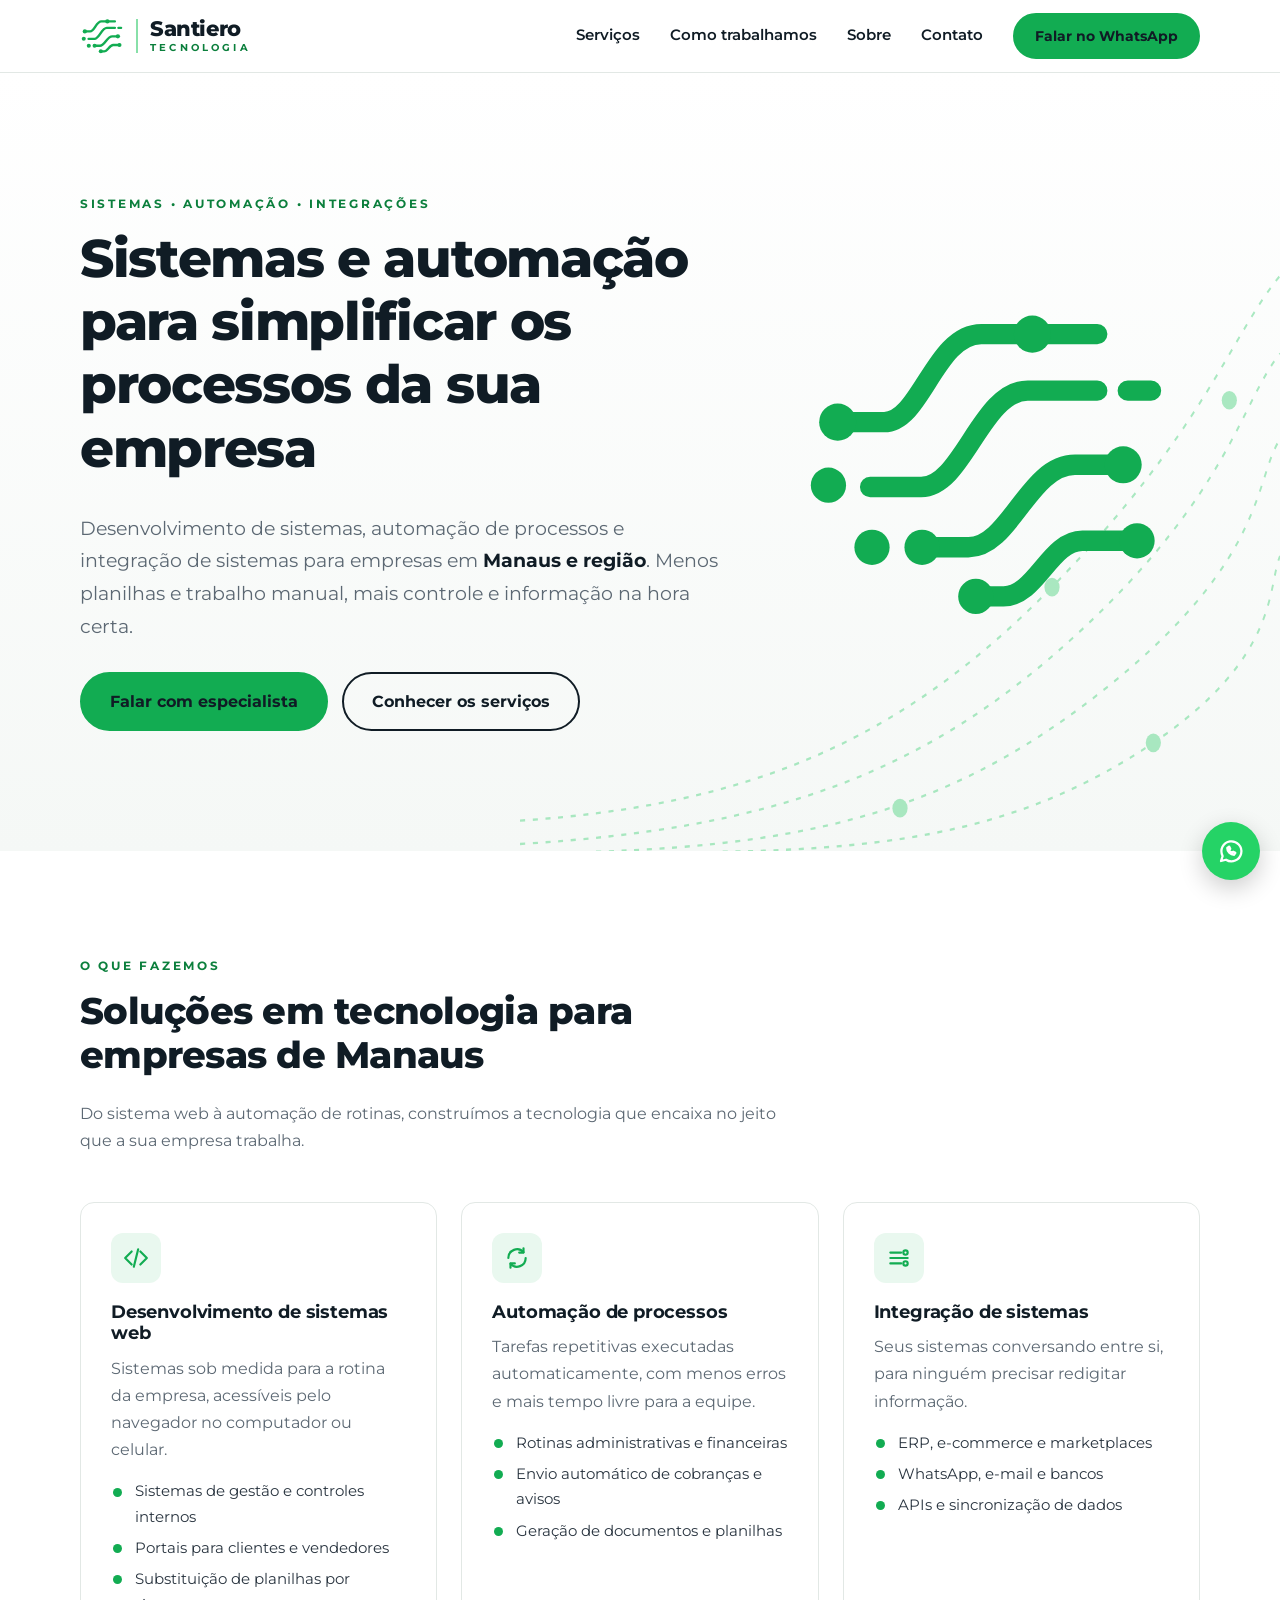
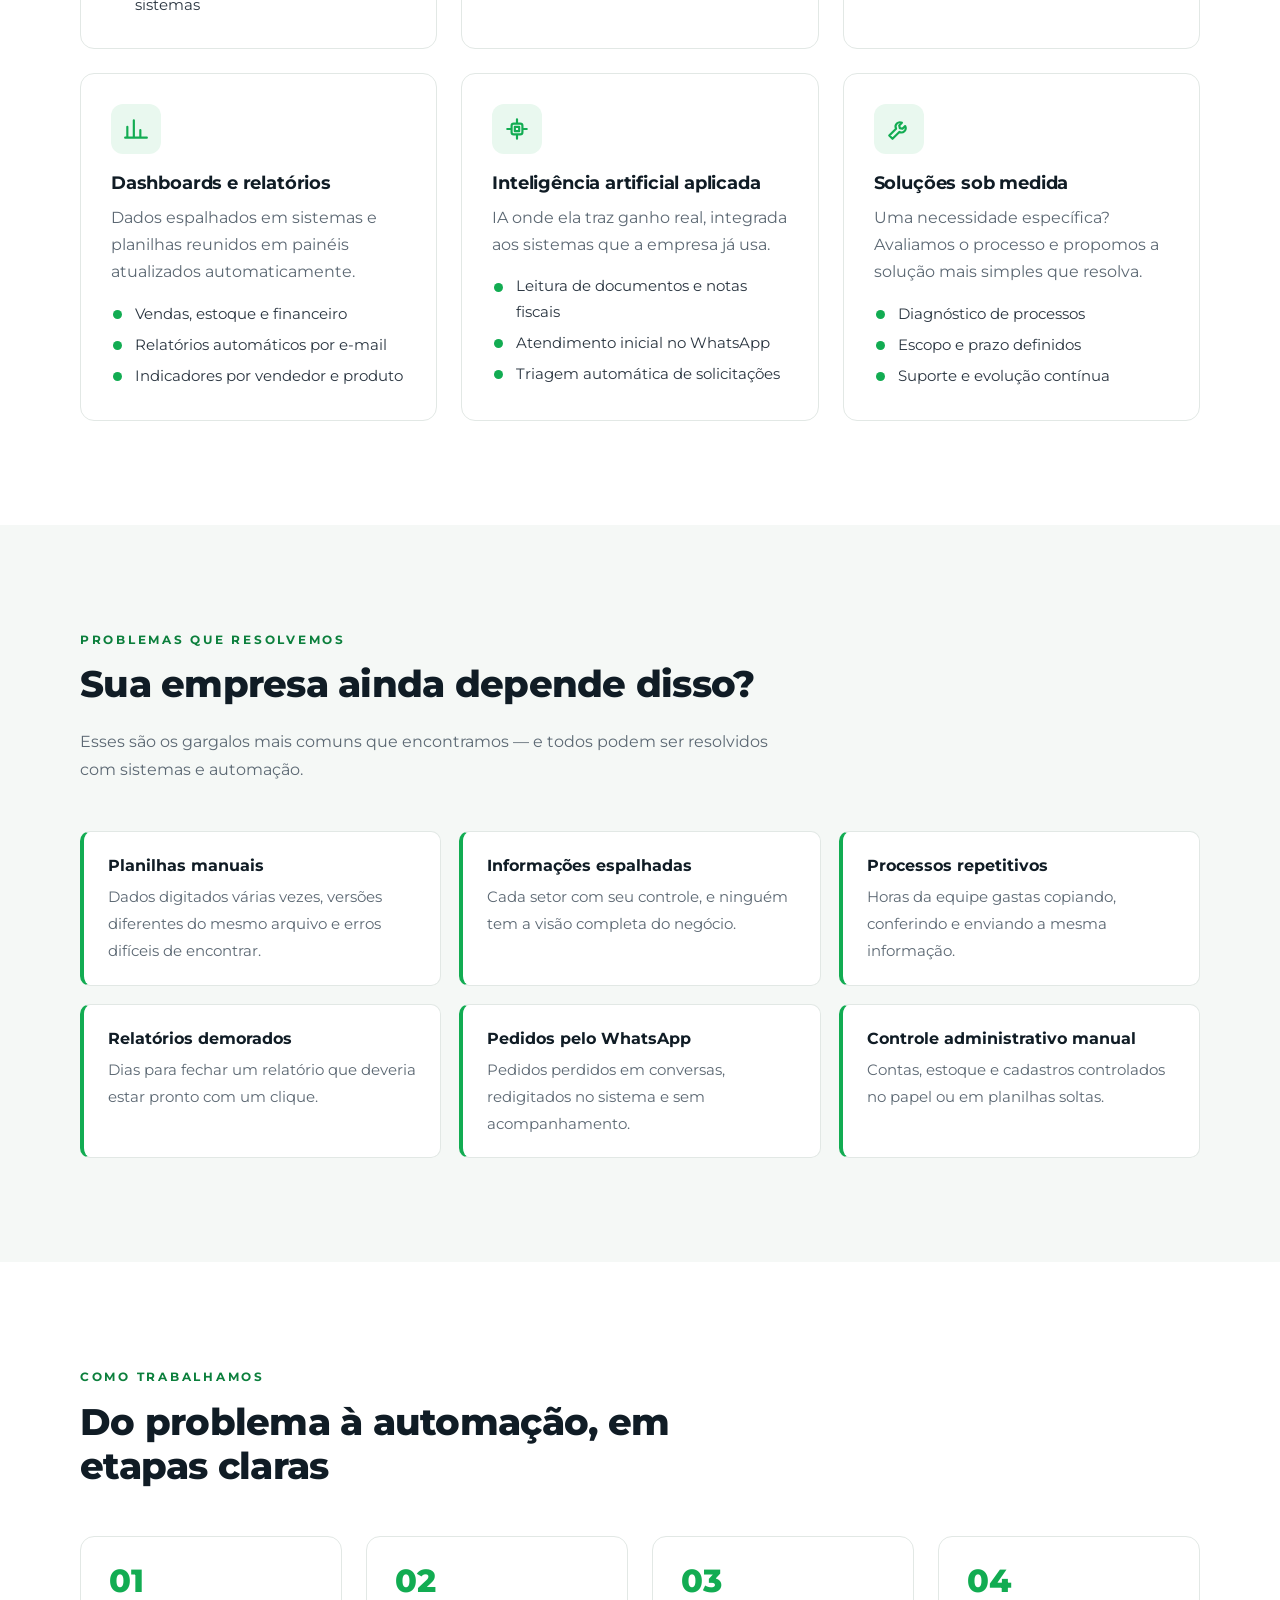
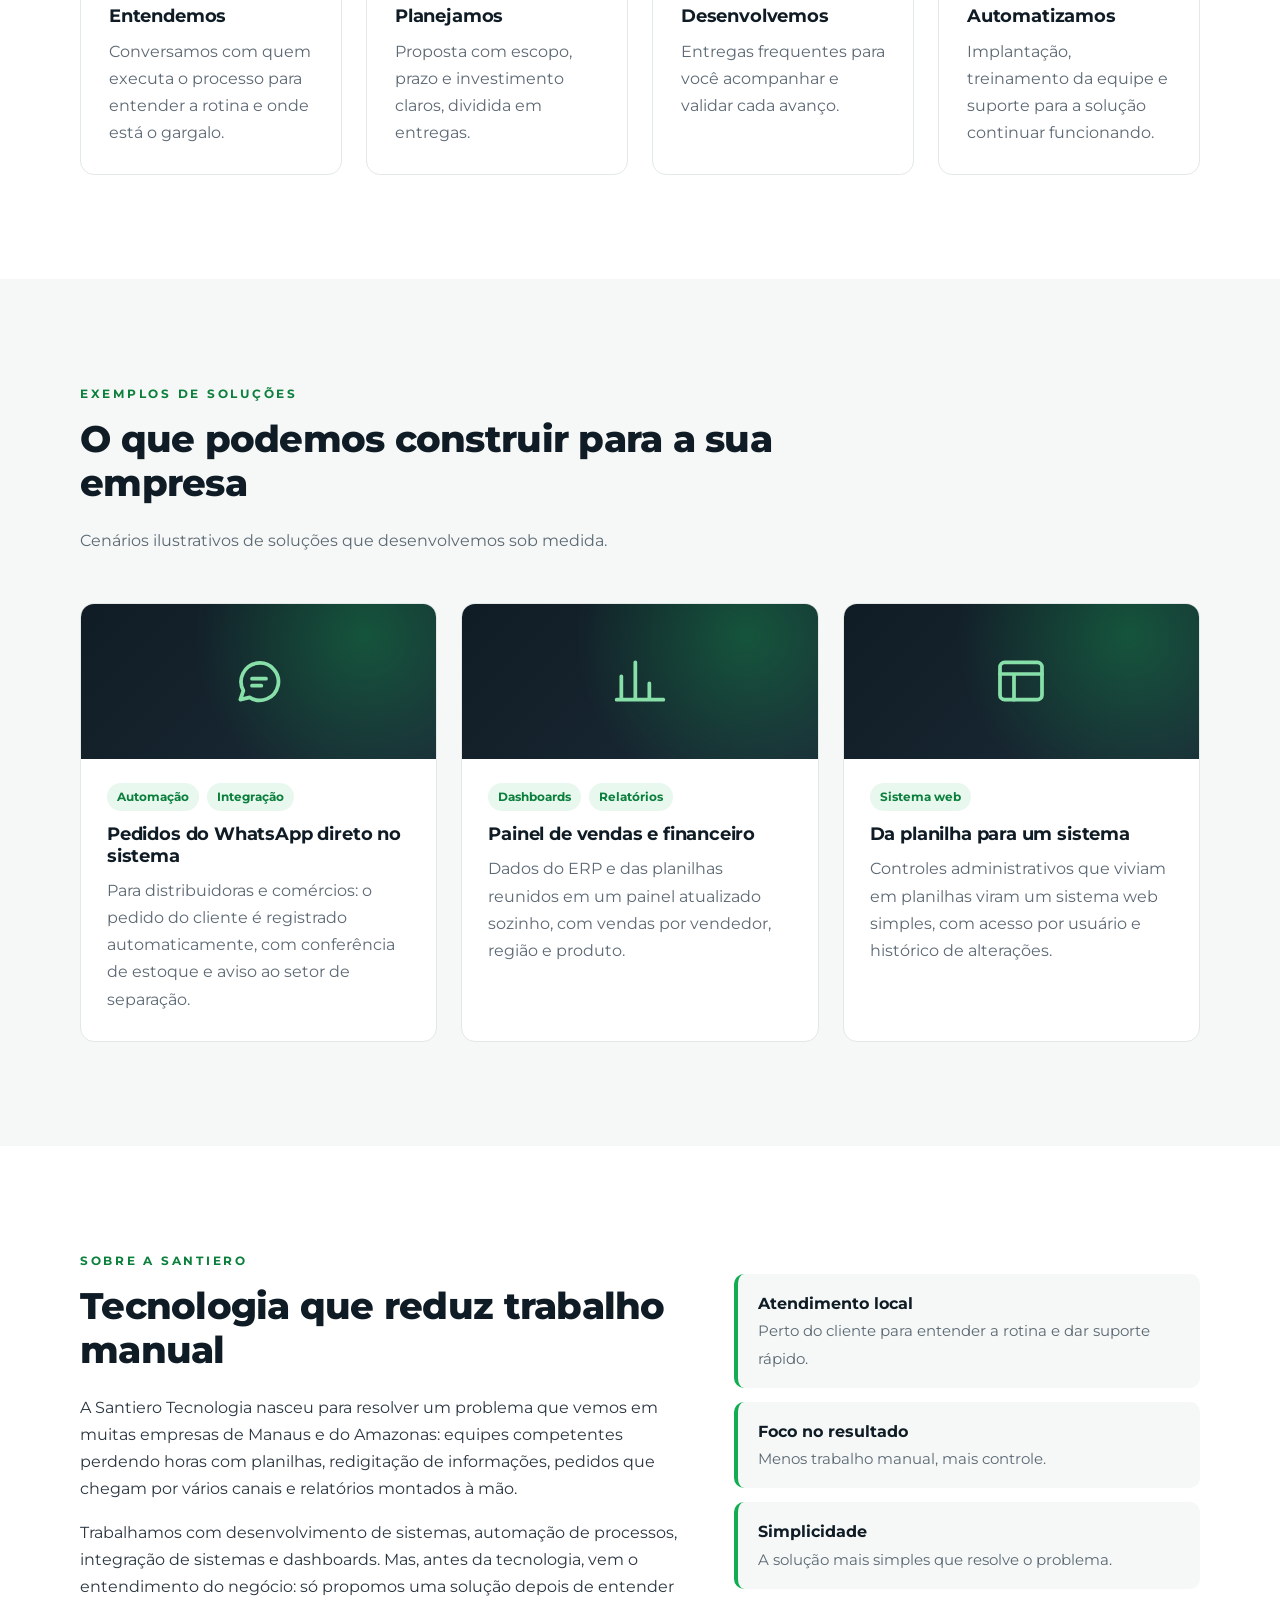
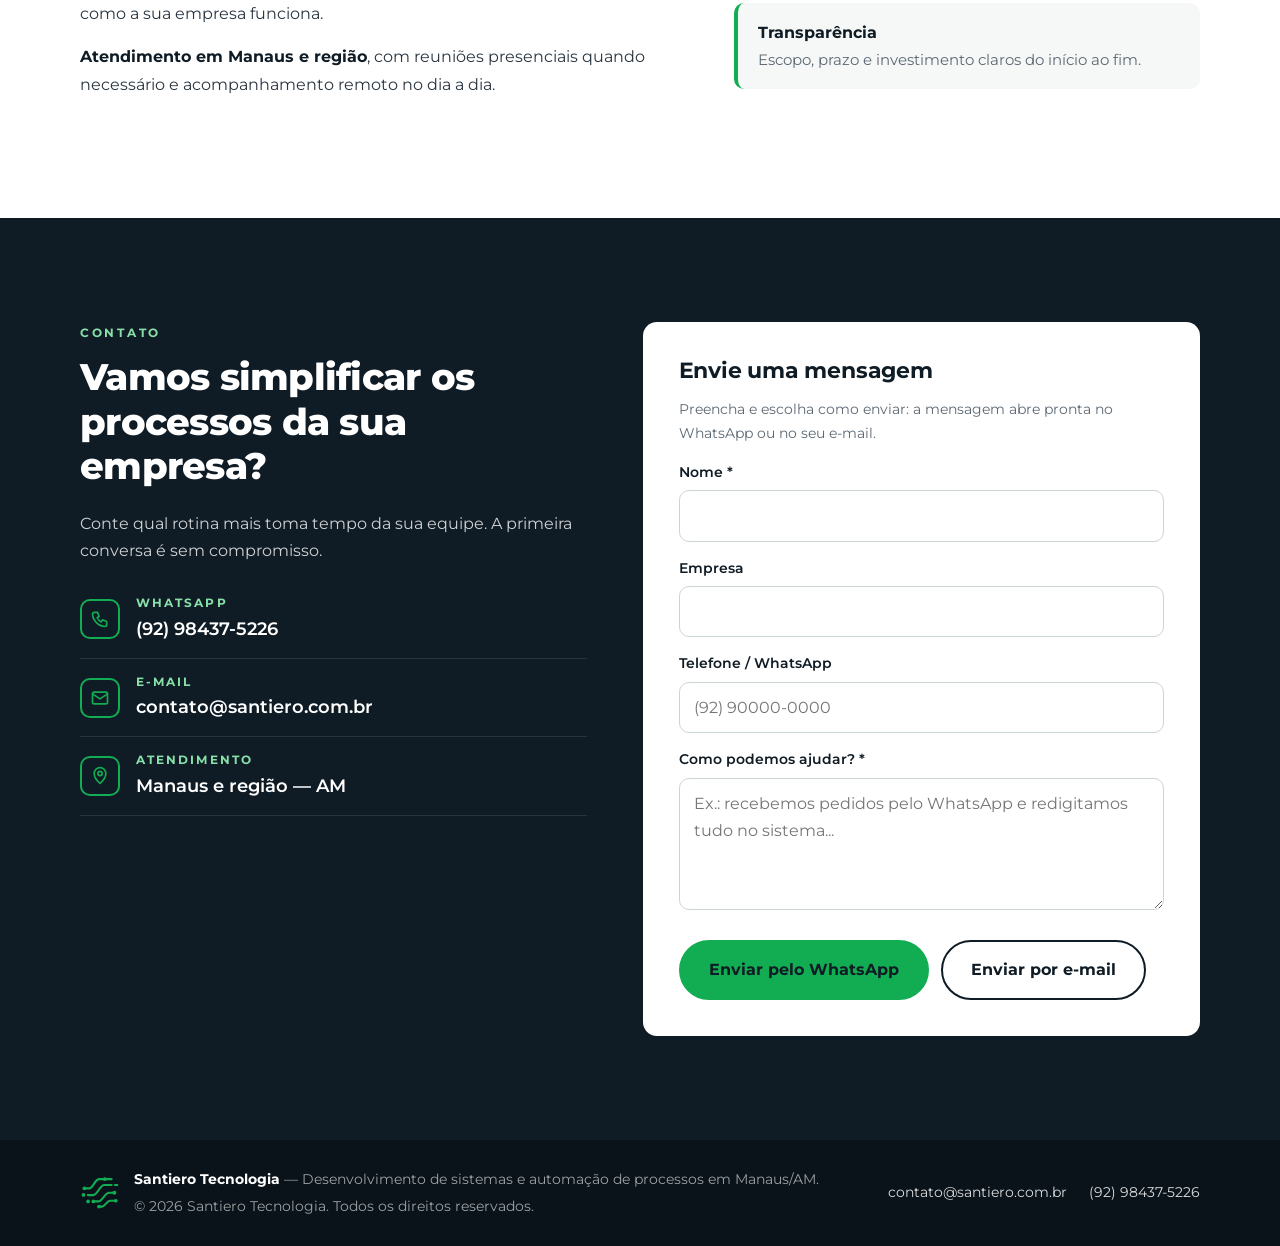
==== index.html @ 4d289aa1 "feat: site institucional da Santiero Tecnologia Site em página única (HTML/CSS puro) para hospedagem" ====
<!doctype html>
<html lang="pt-BR">
<head>
  <meta charset="utf-8">
  <meta name="viewport" content="width=device-width, initial-scale=1">

  <!-- SEO básico -->
  <title>Santiero Tecnologia | Desenvolvimento de Sistemas e Automação em Manaus</title>
  <meta name="description" content="Desenvolvimento de sistemas, automação de processos, integração de sistemas e dashboards para empresas em Manaus e no Amazonas. Fale com a Santiero Tecnologia pelo WhatsApp.">
  <link rel="canonical" href="https://santiero.com.br/">
  <meta name="robots" content="index, follow">
  <meta name="theme-color" content="#101c25">

  <!-- Open Graph (WhatsApp, LinkedIn, Facebook) -->
  <meta property="og:type" content="website">
  <meta property="og:locale" content="pt_BR">
  <meta property="og:site_name" content="Santiero Tecnologia">
  <meta property="og:title" content="Santiero Tecnologia | Desenvolvimento de Sistemas e Automação em Manaus">
  <meta property="og:description" content="Sistemas, automação de processos e integrações para empresas em Manaus e no Amazonas.">
  <meta property="og:url" content="https://santiero.com.br/">
  <meta property="og:image" content="https://santiero.com.br/assets/img/og-image.png">
  <meta property="og:image:width" content="1200">
  <meta property="og:image:height" content="630">
  <meta name="twitter:card" content="summary_large_image">

  <link rel="icon" href="/assets/img/logo-mark.svg" type="image/svg+xml">
  <link rel="apple-touch-icon" href="/assets/img/apple-touch-icon.png">

  <link rel="preconnect" href="https://fonts.googleapis.com">
  <link rel="preconnect" href="https://fonts.gstatic.com" crossorigin>
  <link rel="stylesheet" href="https://fonts.googleapis.com/css2?family=Montserrat:wght@400;500;600;700;800&display=swap">
  <link rel="stylesheet" href="/assets/css/style.css">

  <!-- Dados estruturados: empresa local com área de atendimento em Manaus e região -->
  <script type="application/ld+json">
  {
    "@context": "https://schema.org",
    "@type": "ProfessionalService",
    "@id": "https://santiero.com.br/#empresa",
    "name": "Santiero Tecnologia",
    "url": "https://santiero.com.br/",
    "logo": "https://santiero.com.br/assets/img/logo.png",
    "image": "https://santiero.com.br/assets/img/og-image.png",
    "description": "Desenvolvimento de sistemas, automação de processos, integração de sistemas e dashboards para empresas em Manaus e no Amazonas.",
    "telephone": "+55-92-98437-5226",
    "email": "contato@santiero.com.br",
    "address": {
      "@type": "PostalAddress",
      "addressLocality": "Manaus",
      "addressRegion": "AM",
      "addressCountry": "BR"
    },
    "areaServed": [
      { "@type": "City", "name": "Manaus" },
      { "@type": "State", "name": "Amazonas" }
    ],
    "contactPoint": {
      "@type": "ContactPoint",
      "contactType": "sales",
      "telephone": "+55-92-98437-5226",
      "email": "contato@santiero.com.br",
      "areaServed": "BR-AM",
      "availableLanguage": "Portuguese"
    },
    "hasOfferCatalog": {
      "@type": "OfferCatalog",
      "name": "Serviços",
      "itemListElement": [
        { "@type": "Offer", "itemOffered": { "@type": "Service", "name": "Desenvolvimento de sistemas web" } },
        { "@type": "Offer", "itemOffered": { "@type": "Service", "name": "Automação de processos" } },
        { "@type": "Offer", "itemOffered": { "@type": "Service", "name": "Integração de sistemas" } },
        { "@type": "Offer", "itemOffered": { "@type": "Service", "name": "Dashboards e relatórios" } },
        { "@type": "Offer", "itemOffered": { "@type": "Service", "name": "Inteligência artificial aplicada" } },
        { "@type": "Offer", "itemOffered": { "@type": "Service", "name": "Soluções sob medida" } }
      ]
    }
  }
  </script>
</head>
<body>
  <a class="skip-link" href="#conteudo">Pular para o conteúdo</a>

  <header class="site-header">
    <div class="container header-inner">
      <a href="/" class="brand" aria-label="Santiero Tecnologia — início">
        <img src="/assets/img/logo-mark.svg" alt="" width="44" height="36">
        <span class="brand-text">
          <span class="brand-name">Santiero</span>
          <span class="brand-tag">Tecnologia</span>
        </span>
      </a>
      <button class="menu-toggle" aria-expanded="false" aria-controls="menu" aria-label="Abrir menu">
        <span></span><span></span><span></span>
      </button>
      <nav id="menu" class="nav" aria-label="Principal">
        <a href="#servicos">Serviços</a>
        <a href="#como-trabalhamos">Como trabalhamos</a>
        <a href="#sobre">Sobre</a>
        <a href="#contato">Contato</a>
        <a href="https://wa.me/5592984375226?text=Ol%C3%A1!%20Vim%20pelo%20site%20da%20Santiero%20Tecnologia." class="btn btn-small" target="_blank" rel="noopener">Falar no WhatsApp</a>
      </nav>
    </div>
  </header>

  <main id="conteudo">
    <!-- HERO -->
    <section class="hero">
      <svg class="hero-waves" viewBox="0 0 600 400" aria-hidden="true" preserveAspectRatio="none">
        <g fill="none" stroke="currentColor" stroke-width="1.5" stroke-dasharray="4 6">
          <path d="M0 380C180 370 300 330 420 230S560 70 600 30"/>
          <path d="M0 395C200 385 320 350 440 260S570 110 600 80"/>
          <path d="M60 400C240 395 350 370 470 290S580 160 600 135"/>
          <path d="M160 400C300 398 400 385 500 330S590 230 600 210"/>
        </g>
        <g fill="currentColor">
          <circle cx="420" cy="230" r="6"/><circle cx="560" cy="110" r="6"/>
          <circle cx="300" cy="372" r="6"/><circle cx="500" cy="330" r="6"/>
        </g>
      </svg>
      <div class="container hero-inner">
        <div class="hero-text">
          <p class="eyebrow">Sistemas • Automação • Integrações</p>
          <h1>Sistemas e automação para simplificar os processos da sua empresa</h1>
          <p class="lead">
            Desenvolvimento de sistemas, automação de processos e integração de sistemas
            para empresas em <strong>Manaus e região</strong>. Menos planilhas e trabalho manual,
            mais controle e informação na hora certa.
          </p>
          <div class="hero-actions">
            <a href="https://wa.me/5592984375226?text=Ol%C3%A1!%20Quero%20falar%20com%20um%20especialista%20da%20Santiero." class="btn" target="_blank" rel="noopener">Falar com especialista</a>
            <a href="#servicos" class="btn btn-outline">Conhecer os serviços</a>
          </div>
        </div>
        <img class="hero-mark" src="/assets/img/logo-mark.svg" alt="" width="410" height="340">
      </div>
    </section>

    <!-- SERVIÇOS -->
    <section id="servicos" class="section">
      <div class="container">
        <header class="section-header">
          <p class="eyebrow">O que fazemos</p>
          <h2>Soluções em tecnologia para empresas de Manaus</h2>
          <p>Do sistema web à automação de rotinas, construímos a tecnologia que encaixa no jeito que a sua empresa trabalha.</p>
        </header>

        <div class="grid grid-3">
          <article class="card">
            <div class="card-icon" aria-hidden="true">
              <svg viewBox="0 0 24 24"><path d="M8 6 2 12l6 6M16 6l6 6-6 6M14 4l-4 16"/></svg>
            </div>
            <h3>Desenvolvimento de sistemas web</h3>
            <p>Sistemas sob medida para a rotina da empresa, acessíveis pelo navegador no computador ou celular.</p>
            <ul class="checklist">
              <li>Sistemas de gestão e controles internos</li>
              <li>Portais para clientes e vendedores</li>
              <li>Substituição de planilhas por sistemas</li>
            </ul>
          </article>

          <article class="card">
            <div class="card-icon" aria-hidden="true">
              <svg viewBox="0 0 24 24"><path d="M4 12a8 8 0 0 1 14-5.3M20 12a8 8 0 0 1-14 5.3"/><path d="M18 3v4h-4M6 21v-4h4"/></svg>
            </div>
            <h3>Automação de processos</h3>
            <p>Tarefas repetitivas executadas automaticamente, com menos erros e mais tempo livre para a equipe.</p>
            <ul class="checklist">
              <li>Rotinas administrativas e financeiras</li>
              <li>Envio automático de cobranças e avisos</li>
              <li>Geração de documentos e planilhas</li>
            </ul>
          </article>

          <article class="card">
            <div class="card-icon" aria-hidden="true">
              <svg viewBox="0 0 24 24"><path d="M4 7h10M4 12h16M4 17h10"/><circle cx="18" cy="7" r="2"/><circle cx="18" cy="17" r="2"/></svg>
            </div>
            <h3>Integração de sistemas</h3>
            <p>Seus sistemas conversando entre si, para ninguém precisar redigitar informação.</p>
            <ul class="checklist">
              <li>ERP, e-commerce e marketplaces</li>
              <li>WhatsApp, e-mail e bancos</li>
              <li>APIs e sincronização de dados</li>
            </ul>
          </article>

          <article class="card">
            <div class="card-icon" aria-hidden="true">
              <svg viewBox="0 0 24 24"><path d="M4 20V10M10 20V4M16 20v-7M22 20H2"/></svg>
            </div>
            <h3>Dashboards e relatórios</h3>
            <p>Dados espalhados em sistemas e planilhas reunidos em painéis atualizados automaticamente.</p>
            <ul class="checklist">
              <li>Vendas, estoque e financeiro</li>
              <li>Relatórios automáticos por e-mail</li>
              <li>Indicadores por vendedor e produto</li>
            </ul>
          </article>

          <article class="card">
            <div class="card-icon" aria-hidden="true">
              <svg viewBox="0 0 24 24"><path d="M12 3v3M12 18v3M3 12h3M18 12h3"/><rect x="7" y="7" width="10" height="10" rx="2"/><path d="M10 10h4v4h-4z"/></svg>
            </div>
            <h3>Inteligência artificial aplicada</h3>
            <p>IA onde ela traz ganho real, integrada aos sistemas que a empresa já usa.</p>
            <ul class="checklist">
              <li>Leitura de documentos e notas fiscais</li>
              <li>Atendimento inicial no WhatsApp</li>
              <li>Triagem automática de solicitações</li>
            </ul>
          </article>

          <article class="card">
            <div class="card-icon" aria-hidden="true">
              <svg viewBox="0 0 24 24"><path d="M14.7 6.3a4 4 0 0 0-5.4 5.4L3 18l3 3 6.3-6.3a4 4 0 0 0 5.4-5.4l-2.5 2.5-2.4-.6-.6-2.4z"/></svg>
            </div>
            <h3>Soluções sob medida</h3>
            <p>Uma necessidade específica? Avaliamos o processo e propomos a solução mais simples que resolva.</p>
            <ul class="checklist">
              <li>Diagnóstico de processos</li>
              <li>Escopo e prazo definidos</li>
              <li>Suporte e evolução contínua</li>
            </ul>
          </article>
        </div>
      </div>
    </section>

    <!-- PROBLEMAS -->
    <section id="problemas" class="section section-alt">
      <div class="container">
        <header class="section-header">
          <p class="eyebrow">Problemas que resolvemos</p>
          <h2>Sua empresa ainda depende disso?</h2>
          <p>Esses são os gargalos mais comuns que encontramos — e todos podem ser resolvidos com sistemas e automação.</p>
        </header>

        <ul class="problems">
          <li>
            <strong>Planilhas manuais</strong>
            <span>Dados digitados várias vezes, versões diferentes do mesmo arquivo e erros difíceis de encontrar.</span>
          </li>
          <li>
            <strong>Informações espalhadas</strong>
            <span>Cada setor com seu controle, e ninguém tem a visão completa do negócio.</span>
          </li>
          <li>
            <strong>Processos repetitivos</strong>
            <span>Horas da equipe gastas copiando, conferindo e enviando a mesma informação.</span>
          </li>
          <li>
            <strong>Relatórios demorados</strong>
            <span>Dias para fechar um relatório que deveria estar pronto com um clique.</span>
          </li>
          <li>
            <strong>Pedidos pelo WhatsApp</strong>
            <span>Pedidos perdidos em conversas, redigitados no sistema e sem acompanhamento.</span>
          </li>
          <li>
            <strong>Controle administrativo manual</strong>
            <span>Contas, estoque e cadastros controlados no papel ou em planilhas soltas.</span>
          </li>
        </ul>
      </div>
    </section>

    <!-- COMO TRABALHAMOS -->
    <section id="como-trabalhamos" class="section">
      <div class="container">
        <header class="section-header">
          <p class="eyebrow">Como trabalhamos</p>
          <h2>Do problema à automação, em etapas claras</h2>
        </header>

        <ol class="steps">
          <li>
            <h3>Entendemos</h3>
            <p>Conversamos com quem executa o processo para entender a rotina e onde está o gargalo.</p>
          </li>
          <li>
            <h3>Planejamos</h3>
            <p>Proposta com escopo, prazo e investimento claros, dividida em entregas.</p>
          </li>
          <li>
            <h3>Desenvolvemos</h3>
            <p>Entregas frequentes para você acompanhar e validar cada avanço.</p>
          </li>
          <li>
            <h3>Automatizamos</h3>
            <p>Implantação, treinamento da equipe e suporte para a solução continuar funcionando.</p>
          </li>
        </ol>
      </div>
    </section>

    <!-- EXEMPLOS DE SOLUÇÕES -->
    <!-- Cenários ilustrativos. Quando houver cases reais, substituir ou adicionar abaixo. -->
    <section id="solucoes" class="section section-alt">
      <div class="container">
        <header class="section-header">
          <p class="eyebrow">Exemplos de soluções</p>
          <h2>O que podemos construir para a sua empresa</h2>
          <p>Cenários ilustrativos de soluções que desenvolvemos sob medida.</p>
        </header>

        <div class="grid grid-3">
          <article class="project">
            <div class="project-thumb" aria-hidden="true">
              <svg viewBox="0 0 24 24"><path d="M4 20l1.3-3.9A8 8 0 1 1 8 19z"/><path d="M9 11h6M9 14h4"/></svg>
            </div>
            <div class="project-body">
              <ul class="tags"><li>Automação</li><li>Integração</li></ul>
              <h3>Pedidos do WhatsApp direto no sistema</h3>
              <p>Para distribuidoras e comércios: o pedido do cliente é registrado automaticamente, com conferência de estoque e aviso ao setor de separação.</p>
            </div>
          </article>

          <article class="project">
            <div class="project-thumb" aria-hidden="true">
              <svg viewBox="0 0 24 24"><path d="M4 20V10M10 20V4M16 20v-7M22 20H2"/></svg>
            </div>
            <div class="project-body">
              <ul class="tags"><li>Dashboards</li><li>Relatórios</li></ul>
              <h3>Painel de vendas e financeiro</h3>
              <p>Dados do ERP e das planilhas reunidos em um painel atualizado sozinho, com vendas por vendedor, região e produto.</p>
            </div>
          </article>

          <article class="project">
            <div class="project-thumb" aria-hidden="true">
              <svg viewBox="0 0 24 24"><rect x="3" y="4" width="18" height="16" rx="2"/><path d="M3 9h18M9 9v11"/></svg>
            </div>
            <div class="project-body">
              <ul class="tags"><li>Sistema web</li></ul>
              <h3>Da planilha para um sistema</h3>
              <p>Controles administrativos que viviam em planilhas viram um sistema web simples, com acesso por usuário e histórico de alterações.</p>
            </div>
          </article>
        </div>
      </div>
    </section>

    <!-- SOBRE -->
    <section id="sobre" class="section">
      <div class="container about">
        <div>
          <p class="eyebrow">Sobre a Santiero</p>
          <h2>Tecnologia que reduz trabalho manual</h2>
          <p>
            A Santiero Tecnologia nasceu para resolver um problema que vemos em muitas empresas
            de Manaus e do Amazonas: equipes competentes perdendo horas com planilhas,
            redigitação de informações, pedidos que chegam por vários canais e relatórios
            montados à mão.
          </p>
          <p>
            Trabalhamos com desenvolvimento de sistemas, automação de processos, integração de
            sistemas e dashboards. Mas, antes da tecnologia, vem o entendimento do negócio: só
            propomos uma solução depois de entender como a sua empresa funciona.
          </p>
          <p>
            <strong>Atendimento em Manaus e região</strong>, com reuniões presenciais quando
            necessário e acompanhamento remoto no dia a dia.
          </p>
        </div>
        <ul class="values">
          <li><strong>Atendimento local</strong><span>Perto do cliente para entender a rotina e dar suporte rápido.</span></li>
          <li><strong>Foco no resultado</strong><span>Menos trabalho manual, mais controle.</span></li>
          <li><strong>Simplicidade</strong><span>A solução mais simples que resolve o problema.</span></li>
          <li><strong>Transparência</strong><span>Escopo, prazo e investimento claros do início ao fim.</span></li>
        </ul>
      </div>
    </section>

    <!-- CONTATO -->
    <section id="contato" class="section contact">
      <div class="container contact-grid">
        <div class="contact-info">
          <p class="eyebrow">Contato</p>
          <h2>Vamos simplificar os processos da sua empresa?</h2>
          <p>Conte qual rotina mais toma tempo da sua equipe. A primeira conversa é sem compromisso.</p>

          <a class="contact-item" href="https://wa.me/5592984375226?text=Ol%C3%A1!%20Vim%20pelo%20site%20da%20Santiero%20Tecnologia." target="_blank" rel="noopener">
            <svg viewBox="0 0 24 24" aria-hidden="true"><path d="M5 4h4l2 5-2.5 1.5a11 11 0 0 0 5 5L15 13l5 2v4a2 2 0 0 1-2 2A16 16 0 0 1 3 6a2 2 0 0 1 2-2"/></svg>
            <span><span class="label">WhatsApp</span><strong>(92) 98437-5226</strong></span>
          </a>
          <a class="contact-item" href="mailto:contato@santiero.com.br?subject=Contato%20pelo%20site">
            <svg viewBox="0 0 24 24" aria-hidden="true"><rect x="3" y="5" width="18" height="14" rx="2"/><path d="m3 7 9 6 9-6"/></svg>
            <span><span class="label">E-mail</span><strong>contato@santiero.com.br</strong></span>
          </a>
          <div class="contact-item">
            <svg viewBox="0 0 24 24" aria-hidden="true"><path d="M12 21s-7-6.2-7-12a7 7 0 0 1 14 0c0 5.8-7 12-7 12z"/><circle cx="12" cy="9" r="2.5"/></svg>
            <span><span class="label">Atendimento</span><strong>Manaus e região — AM</strong></span>
          </div>
        </div>

        <form id="form-contato" class="form" novalidate>
          <h3>Envie uma mensagem</h3>
          <p class="form-hint">Preencha e escolha como enviar: a mensagem abre pronta no WhatsApp ou no seu e-mail.</p>

          <label for="nome">Nome *</label>
          <input id="nome" name="nome" type="text" autocomplete="name" required>

          <label for="empresa">Empresa</label>
          <input id="empresa" name="empresa" type="text" autocomplete="organization">

          <label for="telefone">Telefone / WhatsApp</label>
          <input id="telefone" name="telefone" type="tel" autocomplete="tel" placeholder="(92) 90000-0000">

          <label for="mensagem">Como podemos ajudar? *</label>
          <textarea id="mensagem" name="mensagem" rows="4" required placeholder="Ex.: recebemos pedidos pelo WhatsApp e redigitamos tudo no sistema..."></textarea>

          <p class="form-error" role="alert" hidden>Preencha seu nome e a mensagem.</p>

          <div class="form-actions">
            <button type="submit" class="btn" data-canal="whatsapp">Enviar pelo WhatsApp</button>
            <button type="submit" class="btn btn-outline" data-canal="email">Enviar por e-mail</button>
          </div>
          <noscript><p class="form-hint">Para enviar pelo formulário, ative o JavaScript — ou use os contatos ao lado.</p></noscript>
        </form>
      </div>
    </section>
  </main>

  <footer class="site-footer">
    <div class="container footer-inner">
      <div class="footer-brand">
        <img src="/assets/img/logo-mark.svg" alt="" width="40" height="33">
        <div>
          <p><strong>Santiero Tecnologia</strong> — Desenvolvimento de sistemas e automação de processos em Manaus/AM.</p>
          <p>© <span id="ano">2026</span> Santiero Tecnologia. Todos os direitos reservados.</p>
          <!-- TODO: incluir CNPJ se desejar: <p>CNPJ 00.000.000/0001-00</p> -->
        </div>
      </div>
      <nav class="footer-nav" aria-label="Rodapé">
        <a href="mailto:contato@santiero.com.br">contato@santiero.com.br</a>
        <a href="tel:+5592984375226">(92) 98437-5226</a>
      </nav>
    </div>
  </footer>

  <a class="wa-float" href="https://wa.me/5592984375226?text=Ol%C3%A1!%20Vim%20pelo%20site%20da%20Santiero%20Tecnologia." target="_blank" rel="noopener" aria-label="Falar no WhatsApp">
    <svg viewBox="0 0 24 24" aria-hidden="true"><path d="M4 20l1.3-3.9A8 8 0 1 1 8 19z"/><path d="M9 9.5c0 3 2.5 5.5 5.5 5.5l1-1.5-1.8-.9-.9.9c-1-.4-1.9-1.3-2.3-2.3l.9-.9-.9-1.8z"/></svg>
  </a>

  <script src="/assets/js/main.js" defer></script>
</body>
</html>
---- assets/css/style.css ----
/* ==========================================================================
   Santiero Tecnologia — estilos
   Identidade baseada na assinatura: verde #12ac52, grafite #101c25, Montserrat
   ========================================================================== */

:root {
  --green: #12ac52;        /* verde da marca: elementos gráficos, botões, ícones */
  --green-text: #0b7f3c;   /* verde para texto pequeno sobre branco (contraste AA) */
  --green-light: #88e0a9;  /* verde claro: detalhes e texto sobre fundo escuro */
  --green-soft: #e9f8ef;   /* fundo dos ícones e etiquetas */
  --ink: #101c25;          /* grafite: títulos e fundos escuros */
  --ink-2: #1b2b37;
  --text: #2a3540;
  --muted: #5c6873;
  --bg: #ffffff;
  --bg-alt: #f5f8f6;
  --border: #e2e8e5;
  --radius: 14px;
  --shadow: 0 12px 32px rgba(16, 28, 37, 0.08);
  --max: 1160px;
  --font: "Montserrat", system-ui, -apple-system, "Segoe UI", Roboto, Arial, sans-serif;
}

*, *::before, *::after { box-sizing: border-box; }

html { scroll-behavior: smooth; scroll-padding-top: 84px; }

body {
  margin: 0;
  font-family: var(--font);
  font-size: 1rem;
  line-height: 1.7;
  color: var(--text);
  background: var(--bg);
  -webkit-font-smoothing: antialiased;
}

img, svg { max-width: 100%; display: block; }
a { color: var(--green-text); }
h1, h2, h3 { line-height: 1.2; color: var(--ink); margin: 0 0 .6em; font-weight: 800; }
h1 { font-size: clamp(2rem, 4.6vw, 3.3rem); letter-spacing: -0.025em; }
h2 { font-size: clamp(1.6rem, 3.2vw, 2.3rem); letter-spacing: -0.02em; }
h3 { font-size: 1.12rem; font-weight: 700; letter-spacing: -0.01em; }
p { margin: 0 0 1em; }

.container { width: 100%; max-width: var(--max); margin: 0 auto; padding: 0 20px; }

.skip-link {
  position: absolute; left: -999px; top: 8px;
  background: var(--ink); color: #fff; padding: 8px 14px; border-radius: 8px; z-index: 100;
}
.skip-link:focus { left: 8px; }

:focus-visible { outline: 3px solid var(--green); outline-offset: 3px; }

/* Rótulo em caixa alta espaçada (como "DIRETOR DE TECNOLOGIA" na assinatura) */
.eyebrow {
  text-transform: uppercase; letter-spacing: .22em;
  font-size: .78rem; font-weight: 700; color: var(--green-text);
  margin-bottom: 1em;
}

/* Botões ----------------------------------------------------------------- */
.btn {
  display: inline-block;
  padding: 14px 28px;
  border-radius: 999px;
  background: var(--green);
  color: var(--ink);
  font: inherit;
  font-weight: 700;
  text-decoration: none;
  border: 2px solid var(--green);
  cursor: pointer;
  transition: background .2s, color .2s, transform .2s, border-color .2s;
}
.btn:hover { background: #0f9a49; border-color: #0f9a49; transform: translateY(-1px); }
.btn-small { padding: 9px 20px; font-size: .9rem; }
.btn-outline { background: transparent; color: var(--ink); border-color: var(--ink); }
.btn-outline:hover { background: var(--ink); border-color: var(--ink); color: #fff; }

/* Header ----------------------------------------------------------------- */
.site-header {
  position: sticky; top: 0; z-index: 50;
  background: rgba(255,255,255,.94);
  backdrop-filter: saturate(180%) blur(10px);
  border-bottom: 1px solid var(--border);
}
.header-inner { display: flex; align-items: center; justify-content: space-between; height: 72px; }

.brand { display: flex; align-items: center; gap: 12px; text-decoration: none; }
.brand img { width: 44px; height: auto; }
.brand-text { display: flex; flex-direction: column; line-height: 1; padding-left: 12px; border-left: 2px solid var(--green-light); }
.brand-name { font-size: 1.3rem; font-weight: 800; color: var(--ink); letter-spacing: -0.02em; }
.brand-tag { font-size: .62rem; font-weight: 700; color: var(--green-text); letter-spacing: .32em; text-transform: uppercase; margin-top: 4px; }

.nav { display: flex; align-items: center; gap: 30px; }
.nav a:not(.btn) { color: var(--ink); text-decoration: none; font-weight: 600; font-size: .92rem; }
.nav a:not(.btn):hover { color: var(--green-text); }

.menu-toggle { display: none; background: none; border: 0; padding: 8px; cursor: pointer; }
.menu-toggle span { display: block; width: 24px; height: 2px; background: var(--ink); margin: 5px 0; transition: transform .2s, opacity .2s; }
.menu-toggle[aria-expanded="true"] span:nth-child(1) { transform: translateY(7px) rotate(45deg); }
.menu-toggle[aria-expanded="true"] span:nth-child(2) { opacity: 0; }
.menu-toggle[aria-expanded="true"] span:nth-child(3) { transform: translateY(-7px) rotate(-45deg); }

@media (max-width: 860px) {
  .menu-toggle { display: block; }
  .nav {
    position: absolute; top: 72px; left: 0; right: 0;
    flex-direction: column; align-items: stretch; gap: 0;
    background: #fff; border-bottom: 1px solid var(--border);
    padding: 8px 20px 20px;
    display: none;
  }
  .nav.open { display: flex; }
  .nav a:not(.btn) { padding: 12px 0; border-bottom: 1px solid var(--border); }
  .nav .btn { margin-top: 14px; text-align: center; }
}

/* Hero ------------------------------------------------------------------- */
.hero {
  position: relative;
  overflow: hidden;
  background: linear-gradient(180deg, #fff 0%, var(--bg-alt) 100%);
  padding: clamp(64px, 10vw, 120px) 0;
}
.hero-waves {
  position: absolute; right: 0; bottom: 0;
  width: min(60%, 760px); height: 80%;
  color: var(--green-light); opacity: .7;
  pointer-events: none;
}
.hero-inner { position: relative; display: grid; grid-template-columns: 1.5fr 1fr; gap: 48px; align-items: center; }
.hero .lead { font-size: clamp(1.05rem, 1.7vw, 1.2rem); color: var(--muted); max-width: 640px; }
.hero .lead strong { color: var(--ink); }
.hero-actions { display: flex; flex-wrap: wrap; gap: 14px; margin-top: 30px; }
.hero-mark { width: 100%; max-width: 380px; justify-self: center; }
@media (max-width: 860px) {
  .hero-inner { grid-template-columns: 1fr; }
  .hero-mark { display: none; }
  .hero-waves { opacity: .35; width: 100%; }
}

/* Seções ----------------------------------------------------------------- */
.section { padding: clamp(64px, 9vw, 104px) 0; }
.section-alt { background: var(--bg-alt); }
.section-header { max-width: 700px; margin-bottom: 48px; }
.section-header p:last-child { color: var(--muted); }

.grid { display: grid; gap: 24px; }
.grid-3 { grid-template-columns: repeat(auto-fit, minmax(300px, 1fr)); }

/* Cards de serviço */
.card {
  background: #fff;
  border: 1px solid var(--border);
  border-radius: var(--radius);
  padding: 30px;
  transition: box-shadow .2s, transform .2s, border-color .2s;
}
.card:hover { box-shadow: var(--shadow); transform: translateY(-3px); border-color: var(--green-light); }
.card > p { color: var(--muted); }
.card-icon {
  width: 50px; height: 50px; border-radius: 12px;
  display: grid; place-items: center;
  background: var(--green-soft);
  margin-bottom: 18px;
}
.card-icon svg { width: 26px; height: 26px; fill: none; stroke: var(--green); stroke-width: 2; stroke-linecap: round; stroke-linejoin: round; }

.checklist { list-style: none; padding: 0; margin: 0; display: grid; gap: 6px; font-size: .93rem; }
.checklist li { position: relative; padding-left: 24px; }
.checklist li::before { content: ""; position: absolute; left: 2px; top: .55em; width: 9px; height: 9px; border-radius: 50%; background: var(--green); }

/* Problemas que resolvemos */
.problems {
  list-style: none; padding: 0; margin: 0;
  display: grid; gap: 18px;
  grid-template-columns: repeat(auto-fit, minmax(300px, 1fr));
}
.problems li {
  background: #fff; border: 1px solid var(--border); border-left: 4px solid var(--green);
  border-radius: 10px; padding: 20px 24px;
}
.problems strong { display: block; color: var(--ink); margin-bottom: 4px; }
.problems span { color: var(--muted); font-size: .95rem; }

/* Como trabalhamos */
.steps {
  list-style: none; padding: 0; margin: 0;
  display: grid; gap: 24px;
  grid-template-columns: repeat(auto-fit, minmax(230px, 1fr));
  counter-reset: step;
}
.steps li { position: relative; padding: 28px; border-radius: var(--radius); border: 1px solid var(--border); background: #fff; }
.steps li::before {
  counter-increment: step; content: "0" counter(step);
  display: block; font-size: 2rem; font-weight: 800; color: var(--green); margin-bottom: 8px; line-height: 1;
}
.steps p { color: var(--muted); margin: 0; }

/* Exemplos de soluções */
.project {
  background: #fff; border-radius: var(--radius); overflow: hidden;
  border: 1px solid var(--border);
  transition: box-shadow .2s, transform .2s;
}
.project:hover { box-shadow: var(--shadow); transform: translateY(-3px); }
.project-thumb {
  aspect-ratio: 16 / 7;
  display: grid; place-items: center;
  background:
    radial-gradient(circle at 80% 20%, rgba(18,172,82,.35), transparent 55%),
    linear-gradient(135deg, var(--ink), var(--ink-2));
}
.project-thumb svg { width: 56px; height: 56px; fill: none; stroke: var(--green-light); stroke-width: 1.6; stroke-linecap: round; stroke-linejoin: round; }
.project-body { padding: 24px 26px 28px; }
.project-body p { color: var(--muted); margin: 0; }
.tags { list-style: none; padding: 0; margin: 0 0 12px; display: flex; flex-wrap: wrap; gap: 8px; }
.tags li { font-size: .74rem; font-weight: 700; color: var(--green-text); background: var(--green-soft); padding: 4px 10px; border-radius: 999px; }

/* Sobre */
.about { display: grid; gap: 48px; grid-template-columns: 1.3fr 1fr; align-items: center; }
.about strong { color: var(--ink); }
.values { list-style: none; padding: 0; margin: 0; display: grid; gap: 14px; }
.values li { background: var(--bg-alt); border-left: 4px solid var(--green); border-radius: 10px; padding: 16px 20px; }
.values strong { display: block; color: var(--ink); }
.values span { color: var(--muted); font-size: .93rem; }
@media (max-width: 860px) { .about { grid-template-columns: 1fr; } }

/* Contato */
.contact { background: var(--ink); color: rgba(255,255,255,.8); }
.contact h2 { color: #fff; }
.contact .eyebrow { color: var(--green-light); }
.contact-grid { display: grid; grid-template-columns: 1fr 1.1fr; gap: 56px; align-items: start; }
@media (max-width: 860px) { .contact-grid { grid-template-columns: 1fr; } }

.contact-item {
  display: flex; align-items: center; gap: 16px;
  text-decoration: none; color: inherit;
  padding: 14px 0; border-bottom: 1px solid rgba(255,255,255,.1);
}
.contact-info > p + .contact-item { margin-top: 12px; }
.contact-item > svg { width: 40px; height: 40px; padding: 8px; flex-shrink: 0; border-radius: 10px; border: 2px solid var(--green); fill: none; stroke: var(--green); stroke-width: 2; stroke-linecap: round; stroke-linejoin: round; }
.contact-item .label { display: block; font-size: .72rem; text-transform: uppercase; letter-spacing: .18em; color: var(--green-light); font-weight: 700; }
.contact-item strong { display: block; color: #fff; font-size: 1.1rem; font-weight: 600; }
a.contact-item:hover strong { color: var(--green-light); }

.form { background: #fff; color: var(--text); border-radius: var(--radius); padding: clamp(24px, 4vw, 36px); }
.form h3 { font-size: 1.35rem; }
.form-hint { color: var(--muted); font-size: .9rem; }
.form label { display: block; font-weight: 600; font-size: .9rem; margin: 14px 0 6px; color: var(--ink); }
.form input, .form textarea {
  width: 100%; font: inherit; color: var(--text);
  padding: 11px 14px; border: 1px solid #ccd6d1; border-radius: 10px; background: #fff;
}
.form input:focus, .form textarea:focus { outline: none; border-color: var(--green); box-shadow: 0 0 0 3px rgba(18,172,82,.2); }
.form textarea { resize: vertical; }
.form-error { color: #b91c1c; font-weight: 600; margin: 14px 0 0; }
.form-actions { display: flex; flex-wrap: wrap; gap: 12px; margin-top: 22px; }

/* Botão flutuante do WhatsApp */
.wa-float {
  position: fixed; right: 20px; bottom: 20px; z-index: 60;
  width: 58px; height: 58px; border-radius: 50%;
  display: grid; place-items: center;
  background: #25d366; box-shadow: 0 8px 24px rgba(0,0,0,.2);
  transition: transform .2s;
}
.wa-float:hover { transform: scale(1.07); }
.wa-float svg { width: 30px; height: 30px; fill: none; stroke: #fff; stroke-width: 1.8; stroke-linejoin: round; stroke-linecap: round; }

/* Rodapé */
.site-footer { background: #0a131a; color: rgba(255,255,255,.6); font-size: .85rem; padding: 28px 0; }
.footer-inner { display: flex; justify-content: space-between; align-items: center; flex-wrap: wrap; gap: 16px; }
.footer-brand { display: flex; align-items: center; gap: 14px; }
.site-footer p { margin: 0; }
.site-footer p + p { margin-top: 4px; }
.site-footer strong { color: #fff; }
.footer-nav { display: flex; flex-wrap: wrap; gap: 8px 22px; }
.site-footer a { color: rgba(255,255,255,.85); text-decoration: none; }
.site-footer a:hover { color: var(--green-light); }
@media (max-width: 600px) { .site-footer { padding-bottom: 96px; } }

/* Página 404 */
.notfound { min-height: 80vh; display: grid; place-items: center; text-align: center; padding: 80px 20px; }
.notfound img { width: 120px; margin: 0 auto 24px; }
.notfound .code { font-size: 4.5rem; font-weight: 800; color: var(--green); margin: 0; line-height: 1; }

@media (prefers-reduced-motion: reduce) {
  html { scroll-behavior: auto; }
  * { transition: none !important; }
}
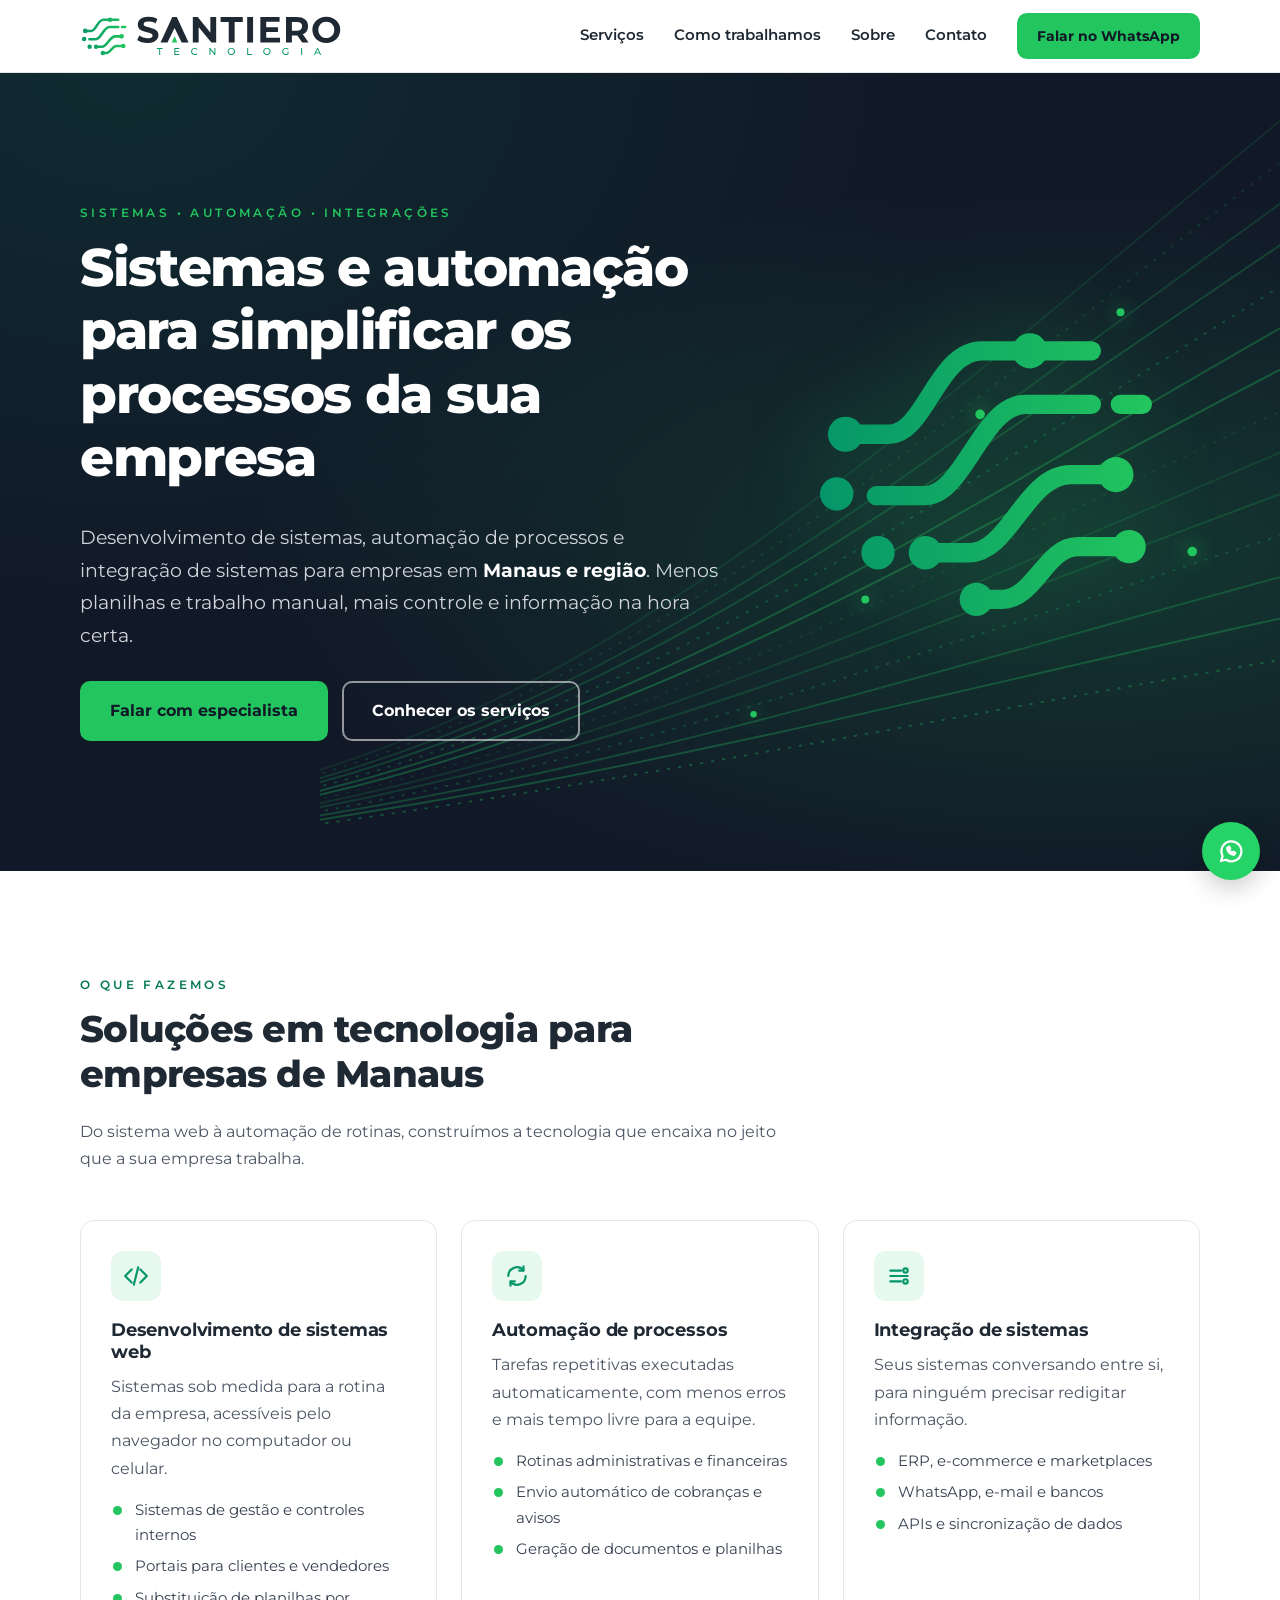
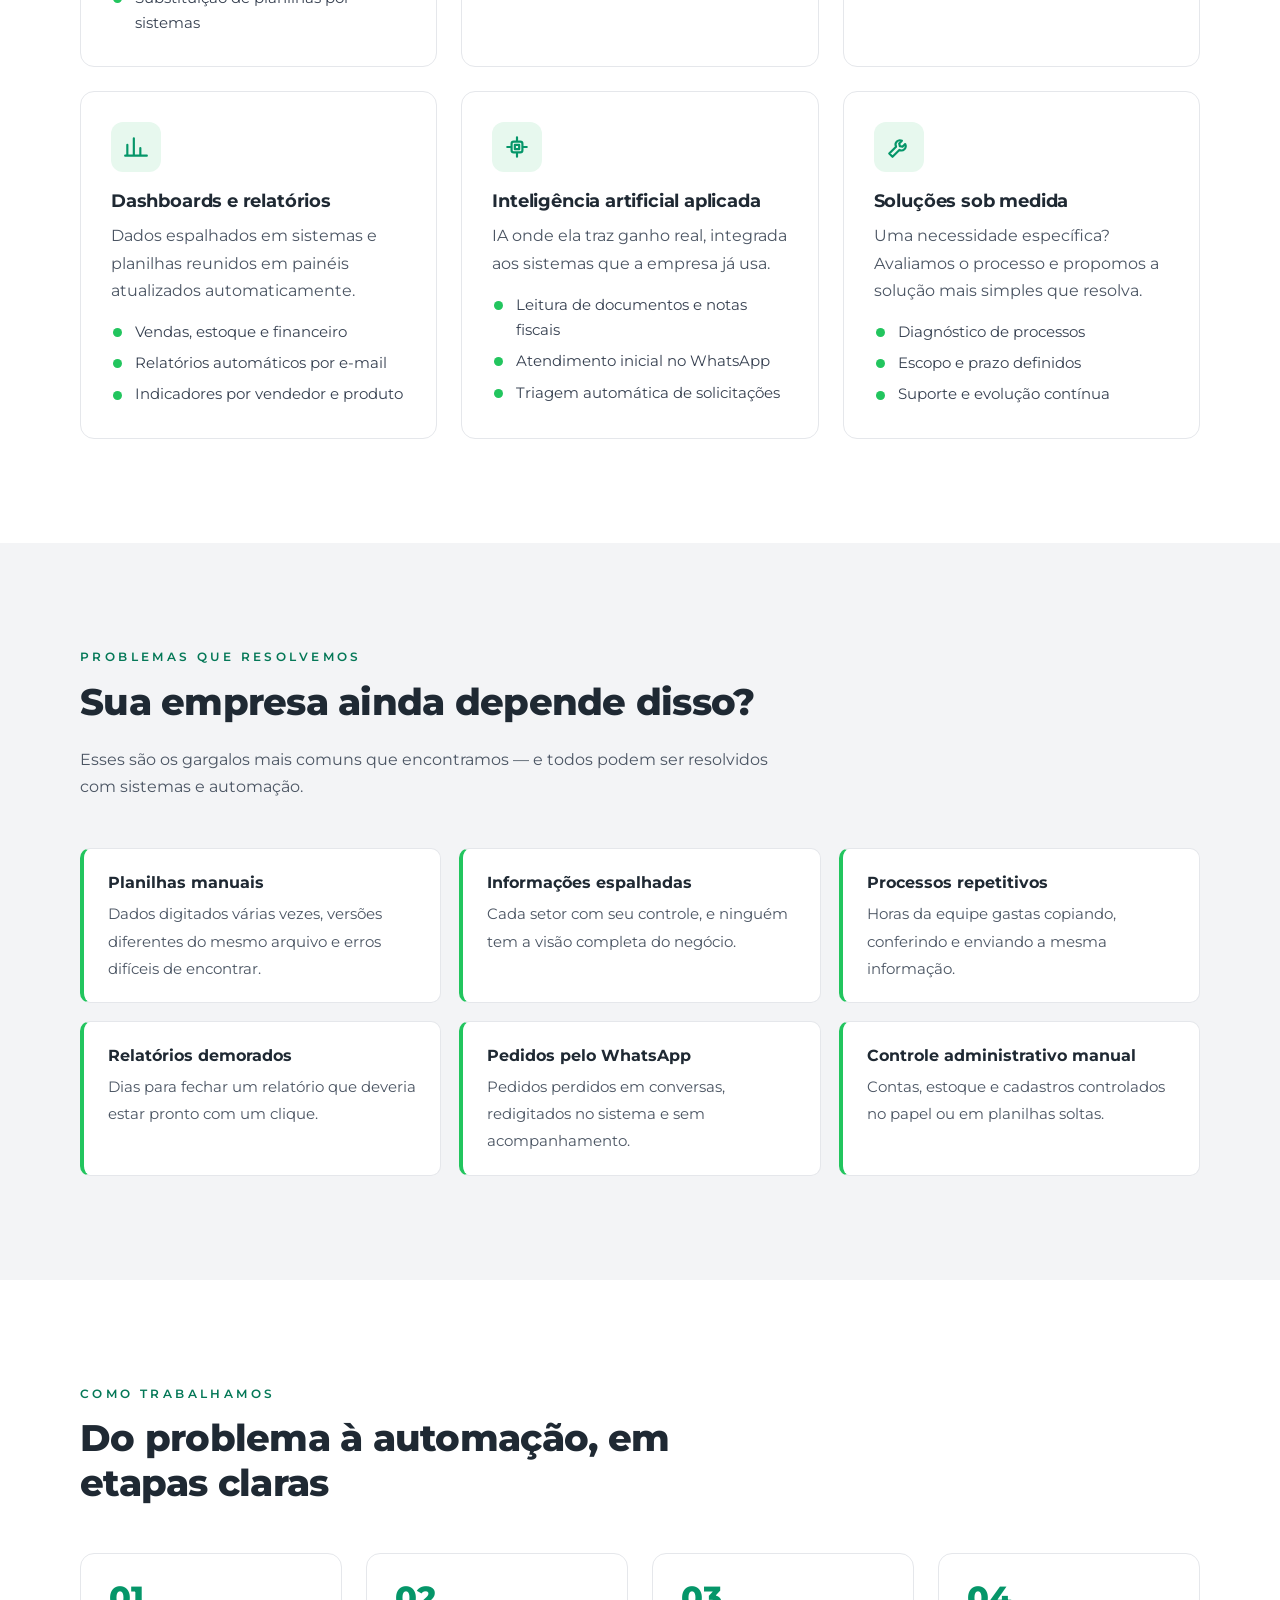
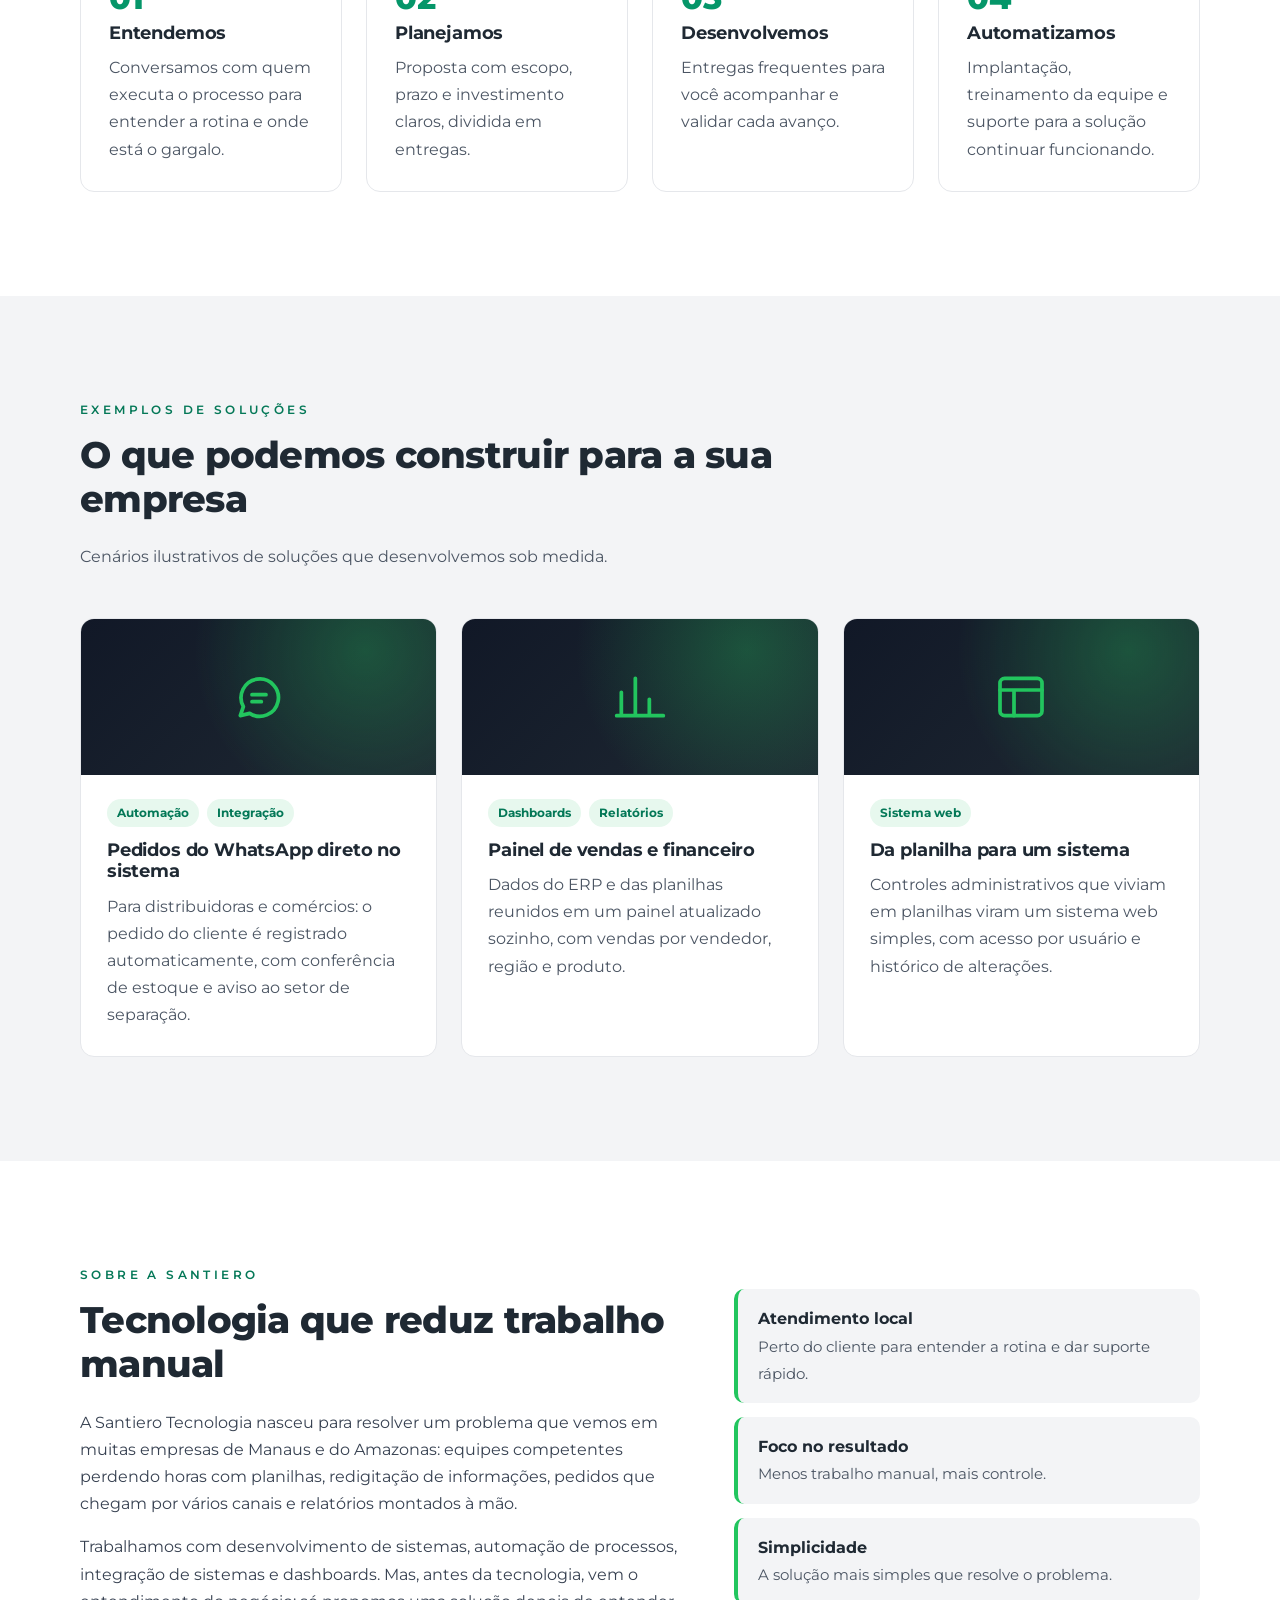
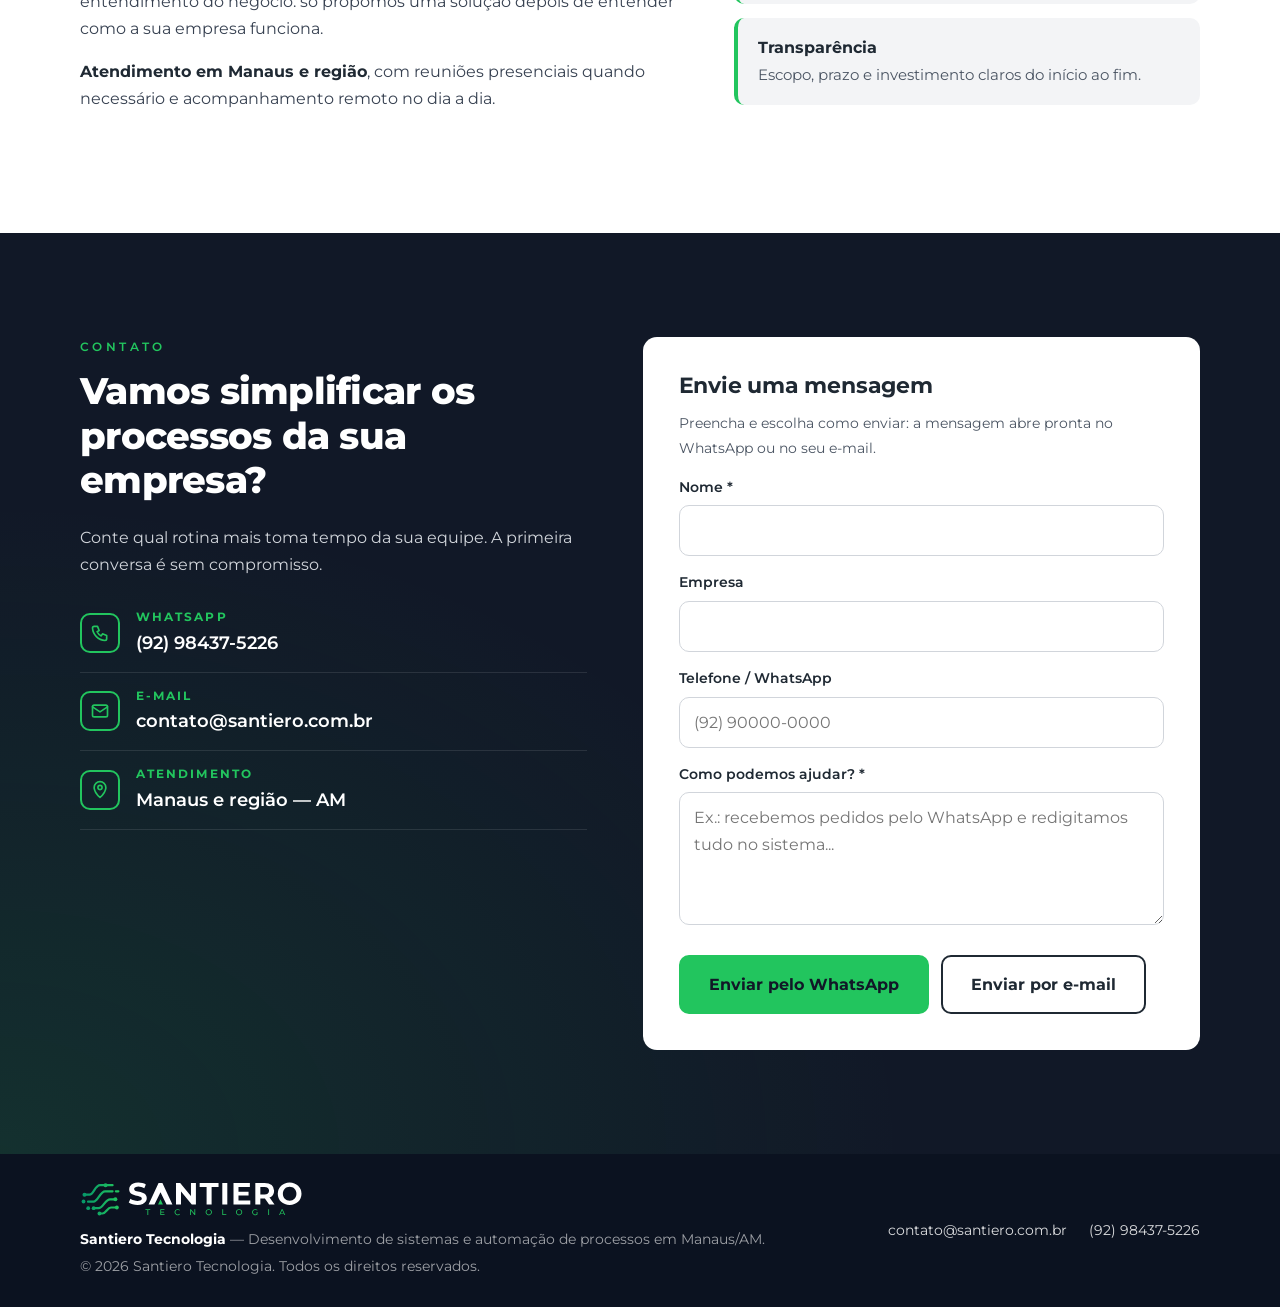
==== commit b68f1f04: "style: aplica identidade visual Tecnologia e Conexão" ====
--- a/index.html
+++ b/index.html
@@ -9,7 +9,7 @@
   <meta name="description" content="Desenvolvimento de sistemas, automação de processos, integração de sistemas e dashboards para empresas em Manaus e no Amazonas. Fale com a Santiero Tecnologia pelo WhatsApp.">
   <link rel="canonical" href="https://santiero.com.br/">
   <meta name="robots" content="index, follow">
-  <meta name="theme-color" content="#101c25">
+  <meta name="theme-color" content="#111827">
 
   <!-- Open Graph (WhatsApp, LinkedIn, Facebook) -->
   <meta property="og:type" content="website">
@@ -82,12 +82,8 @@
 
   <header class="site-header">
     <div class="container header-inner">
-      <a href="/" class="brand" aria-label="Santiero Tecnologia — início">
-        <img src="/assets/img/logo-mark.svg" alt="" width="44" height="36">
-        <span class="brand-text">
-          <span class="brand-name">Santiero</span>
-          <span class="brand-tag">Tecnologia</span>
-        </span>
+      <a href="/" class="brand">
+        <img src="/assets/img/logo-horizontal.svg" alt="Santiero Tecnologia" width="262" height="40">
       </a>
       <button class="menu-toggle" aria-expanded="false" aria-controls="menu" aria-label="Abrir menu">
         <span></span><span></span><span></span>
@@ -105,16 +101,29 @@
   <main id="conteudo">
     <!-- HERO -->
     <section class="hero">
-      <svg class="hero-waves" viewBox="0 0 600 400" aria-hidden="true" preserveAspectRatio="none">
-        <g fill="none" stroke="currentColor" stroke-width="1.5" stroke-dasharray="4 6">
-          <path d="M0 380C180 370 300 330 420 230S560 70 600 30"/>
-          <path d="M0 395C200 385 320 350 440 260S570 110 600 80"/>
-          <path d="M60 400C240 395 350 370 470 290S580 160 600 135"/>
-          <path d="M160 400C300 398 400 385 500 330S590 230 600 210"/>
+      <svg class="hero-waves" viewBox="0 0 800 500" aria-hidden="true" preserveAspectRatio="xMaxYMax slice">
+        <g fill="none" stroke="currentColor" stroke-width="1.2">
+          <path d="M0 470C320 460 520 260 800 30" stroke-opacity="0.12"/>
+          <path d="M0 472C320 460 520 272 800 56" stroke-opacity="0.15" stroke-dasharray="2 5"/>
+          <path d="M0 474C320 460 520 284 800 82" stroke-opacity="0.19"/>
+          <path d="M0 476C320 460 520 296 800 108" stroke-opacity="0.23"/>
+          <path d="M0 478C320 460 520 308 800 134" stroke-opacity="0.26" stroke-dasharray="2 5"/>
+          <path d="M0 480C320 460 520 320 800 160" stroke-opacity="0.30"/>
+          <path d="M0 482C320 460 520 332 800 186" stroke-opacity="0.33"/>
+          <path d="M0 484C320 460 520 344 800 212" stroke-opacity="0.12" stroke-dasharray="2 5"/>
+          <path d="M0 486C320 460 520 356 800 238" stroke-opacity="0.15"/>
+          <path d="M0 488C320 460 520 368 800 264" stroke-opacity="0.19"/>
+          <path d="M0 490C320 460 520 380 800 290" stroke-opacity="0.23" stroke-dasharray="2 5"/>
+          <path d="M0 492C320 460 520 392 800 316" stroke-opacity="0.26"/>
+          <path d="M0 494C320 460 520 404 800 342" stroke-opacity="0.30"/>
+          <path d="M0 496C320 460 520 416 800 368" stroke-opacity="0.33" stroke-dasharray="2 5"/>
         </g>
-        <g fill="currentColor">
-          <circle cx="420" cy="230" r="6"/><circle cx="560" cy="110" r="6"/>
-          <circle cx="300" cy="372" r="6"/><circle cx="500" cy="330" r="6"/>
+        <g class="glow" fill="currentColor">
+          <circle cx="612" cy="214" r="3"/>
+          <circle cx="700" cy="150" r="2.5"/>
+          <circle cx="540" cy="330" r="2.5"/>
+          <circle cx="745" cy="300" r="3"/>
+          <circle cx="470" cy="402" r="2"/>
         </g>
       </svg>
       <div class="container hero-inner">
@@ -128,7 +137,7 @@
           </p>
           <div class="hero-actions">
             <a href="https://wa.me/5592984375226?text=Ol%C3%A1!%20Quero%20falar%20com%20um%20especialista%20da%20Santiero." class="btn" target="_blank" rel="noopener">Falar com especialista</a>
-            <a href="#servicos" class="btn btn-outline">Conhecer os serviços</a>
+            <a href="#servicos" class="btn btn-outline-light">Conhecer os serviços</a>
           </div>
         </div>
         <img class="hero-mark" src="/assets/img/logo-mark.svg" alt="" width="410" height="340">
@@ -424,7 +433,7 @@
   <footer class="site-footer">
     <div class="container footer-inner">
       <div class="footer-brand">
-        <img src="/assets/img/logo-mark.svg" alt="" width="40" height="33">
+        <img src="/assets/img/logo-horizontal-white.svg" alt="Santiero Tecnologia" width="223" height="34">
         <div>
           <p><strong>Santiero Tecnologia</strong> — Desenvolvimento de sistemas e automação de processos em Manaus/AM.</p>
           <p>© <span id="ano">2026</span> Santiero Tecnologia. Todos os direitos reservados.</p>
--- a/assets/css/style.css
+++ b/assets/css/style.css
@@ -1,22 +1,26 @@
 /* ==========================================================================
    Santiero Tecnologia — estilos
-   Identidade baseada na assinatura: verde #12ac52, grafite #101c25, Montserrat
+   Identidade visual "Conceito 2 — Tecnologia e Conexão"
+   Paleta principal: Verde moderno #22C55E · Grafite #1F2933 · Branco
+   Paleta alternativa: Esmeralda #059669 · Grafite escuro #111827 · Cinza claro #F3F4F6
    ========================================================================== */
 
 :root {
-  --green: #12ac52;        /* verde da marca: elementos gráficos, botões, ícones */
-  --green-text: #0b7f3c;   /* verde para texto pequeno sobre branco (contraste AA) */
-  --green-light: #88e0a9;  /* verde claro: detalhes e texto sobre fundo escuro */
-  --green-soft: #e9f8ef;   /* fundo dos ícones e etiquetas */
-  --ink: #101c25;          /* grafite: títulos e fundos escuros */
-  --ink-2: #1b2b37;
-  --text: #2a3540;
-  --muted: #5c6873;
+  --green: #22c55e;        /* verde moderno: botões, ícones, destaques e texto sobre fundo escuro */
+  --emerald: #059669;      /* esmeralda: degradês, números e ícones sobre fundo claro */
+  --green-text: #047857;   /* esmeralda escuro: texto verde pequeno sobre fundo claro (contraste AA) */
+  --green-soft: #e7f8ee;   /* fundo de ícones e etiquetas */
+  --ink: #1f2933;          /* grafite: títulos */
+  --dark: #111827;         /* grafite escuro: fundos escuros */
+  --dark-2: #0b1220;       /* rodapé */
+  --text: #374151;
+  --muted: #4b5563;
+  --on-dark: #d1d5db;      /* texto corrido sobre fundo escuro */
   --bg: #ffffff;
-  --bg-alt: #f5f8f6;
-  --border: #e2e8e5;
+  --bg-alt: #f3f4f6;       /* cinza claro */
+  --border: #e5e7eb;
   --radius: 14px;
-  --shadow: 0 12px 32px rgba(16, 28, 37, 0.08);
+  --shadow: 0 12px 32px rgba(17, 24, 39, 0.08);
   --max: 1160px;
   --font: "Montserrat", system-ui, -apple-system, "Segoe UI", Roboto, Arial, sans-serif;
 }
@@ -47,16 +51,16 @@
 
 .skip-link {
   position: absolute; left: -999px; top: 8px;
-  background: var(--ink); color: #fff; padding: 8px 14px; border-radius: 8px; z-index: 100;
+  background: var(--dark); color: #fff; padding: 8px 14px; border-radius: 8px; z-index: 100;
 }
 .skip-link:focus { left: 8px; }
 
 :focus-visible { outline: 3px solid var(--green); outline-offset: 3px; }
 
-/* Rótulo em caixa alta espaçada (como "DIRETOR DE TECNOLOGIA" na assinatura) */
+/* Rótulo em caixa alta bem espaçada, como o "TECNOLOGIA" do logotipo */
 .eyebrow {
-  text-transform: uppercase; letter-spacing: .22em;
-  font-size: .78rem; font-weight: 700; color: var(--green-text);
+  text-transform: uppercase; letter-spacing: .28em;
+  font-size: .76rem; font-weight: 600; color: var(--green-text);
   margin-bottom: 1em;
 }
 
@@ -64,35 +68,34 @@
 .btn {
   display: inline-block;
   padding: 14px 28px;
-  border-radius: 999px;
+  border-radius: 10px;
   background: var(--green);
-  color: var(--ink);
+  color: var(--dark);
   font: inherit;
   font-weight: 700;
   text-decoration: none;
   border: 2px solid var(--green);
   cursor: pointer;
-  transition: background .2s, color .2s, transform .2s, border-color .2s;
-}
-.btn:hover { background: #0f9a49; border-color: #0f9a49; transform: translateY(-1px); }
-.btn-small { padding: 9px 20px; font-size: .9rem; }
+  transition: background .2s, color .2s, transform .2s, border-color .2s, box-shadow .2s;
+}
+.btn:hover { background: #3ad070; border-color: #3ad070; transform: translateY(-1px); box-shadow: 0 8px 20px rgba(34,197,94,.3); }
+.btn-small { padding: 9px 18px; font-size: .9rem; }
 .btn-outline { background: transparent; color: var(--ink); border-color: var(--ink); }
-.btn-outline:hover { background: var(--ink); border-color: var(--ink); color: #fff; }
+.btn-outline:hover { background: var(--ink); border-color: var(--ink); color: #fff; box-shadow: none; }
+.btn-outline-light { background: transparent; color: #fff; border-color: rgba(255,255,255,.55); }
+.btn-outline-light:hover { background: rgba(255,255,255,.08); border-color: #fff; box-shadow: none; }
 
 /* Header ----------------------------------------------------------------- */
 .site-header {
   position: sticky; top: 0; z-index: 50;
-  background: rgba(255,255,255,.94);
+  background: rgba(255,255,255,.95);
   backdrop-filter: saturate(180%) blur(10px);
   border-bottom: 1px solid var(--border);
 }
 .header-inner { display: flex; align-items: center; justify-content: space-between; height: 72px; }
 
-.brand { display: flex; align-items: center; gap: 12px; text-decoration: none; }
-.brand img { width: 44px; height: auto; }
-.brand-text { display: flex; flex-direction: column; line-height: 1; padding-left: 12px; border-left: 2px solid var(--green-light); }
-.brand-name { font-size: 1.3rem; font-weight: 800; color: var(--ink); letter-spacing: -0.02em; }
-.brand-tag { font-size: .62rem; font-weight: 700; color: var(--green-text); letter-spacing: .32em; text-transform: uppercase; margin-top: 4px; }
+.brand { display: block; }
+.brand img { height: 40px; width: auto; }
 
 .nav { display: flex; align-items: center; gap: 30px; }
 .nav a:not(.btn) { color: var(--ink); text-decoration: none; font-weight: 600; font-size: .92rem; }
@@ -106,6 +109,7 @@
 
 @media (max-width: 860px) {
   .menu-toggle { display: block; }
+  .brand img { height: 34px; }
   .nav {
     position: absolute; top: 72px; left: 0; right: 0;
     flex-direction: column; align-items: stretch; gap: 0;
@@ -118,28 +122,35 @@
   .nav .btn { margin-top: 14px; text-align: center; }
 }
 
-/* Hero ------------------------------------------------------------------- */
+/* Hero (fundo escuro com linhas de conexão, como no manual da marca) ------- */
 .hero {
   position: relative;
   overflow: hidden;
-  background: linear-gradient(180deg, #fff 0%, var(--bg-alt) 100%);
-  padding: clamp(64px, 10vw, 120px) 0;
+  color: var(--on-dark);
+  background:
+    radial-gradient(ellipse at 85% 60%, rgba(34,197,94,.18), transparent 55%),
+    radial-gradient(ellipse at 10% 0%, rgba(5,150,105,.15), transparent 50%),
+    var(--dark);
+  padding: clamp(72px, 11vw, 130px) 0;
 }
 .hero-waves {
   position: absolute; right: 0; bottom: 0;
-  width: min(60%, 760px); height: 80%;
-  color: var(--green-light); opacity: .7;
+  width: min(75%, 980px); height: 100%;
+  color: var(--green);
   pointer-events: none;
 }
+.hero-waves .glow { filter: drop-shadow(0 0 6px rgba(34,197,94,.9)); }
 .hero-inner { position: relative; display: grid; grid-template-columns: 1.5fr 1fr; gap: 48px; align-items: center; }
-.hero .lead { font-size: clamp(1.05rem, 1.7vw, 1.2rem); color: var(--muted); max-width: 640px; }
-.hero .lead strong { color: var(--ink); }
+.hero h1 { color: #fff; }
+.hero .eyebrow { color: var(--green); }
+.hero .lead { font-size: clamp(1.05rem, 1.7vw, 1.2rem); max-width: 640px; }
+.hero .lead strong { color: #fff; }
 .hero-actions { display: flex; flex-wrap: wrap; gap: 14px; margin-top: 30px; }
-.hero-mark { width: 100%; max-width: 380px; justify-self: center; }
+.hero-mark { width: 100%; max-width: 360px; justify-self: center; filter: drop-shadow(0 0 40px rgba(34,197,94,.25)); }
 @media (max-width: 860px) {
   .hero-inner { grid-template-columns: 1fr; }
   .hero-mark { display: none; }
-  .hero-waves { opacity: .35; width: 100%; }
+  .hero-waves { opacity: .45; width: 100%; }
 }
 
 /* Seções ----------------------------------------------------------------- */
@@ -159,7 +170,7 @@
   padding: 30px;
   transition: box-shadow .2s, transform .2s, border-color .2s;
 }
-.card:hover { box-shadow: var(--shadow); transform: translateY(-3px); border-color: var(--green-light); }
+.card:hover { box-shadow: var(--shadow); transform: translateY(-3px); border-color: rgba(34,197,94,.5); }
 .card > p { color: var(--muted); }
 .card-icon {
   width: 50px; height: 50px; border-radius: 12px;
@@ -167,7 +178,7 @@
   background: var(--green-soft);
   margin-bottom: 18px;
 }
-.card-icon svg { width: 26px; height: 26px; fill: none; stroke: var(--green); stroke-width: 2; stroke-linecap: round; stroke-linejoin: round; }
+.card-icon svg { width: 26px; height: 26px; fill: none; stroke: var(--emerald); stroke-width: 2; stroke-linecap: round; stroke-linejoin: round; }
 
 .checklist { list-style: none; padding: 0; margin: 0; display: grid; gap: 6px; font-size: .93rem; }
 .checklist li { position: relative; padding-left: 24px; }
@@ -196,7 +207,7 @@
 .steps li { position: relative; padding: 28px; border-radius: var(--radius); border: 1px solid var(--border); background: #fff; }
 .steps li::before {
   counter-increment: step; content: "0" counter(step);
-  display: block; font-size: 2rem; font-weight: 800; color: var(--green); margin-bottom: 8px; line-height: 1;
+  display: block; font-size: 2rem; font-weight: 800; color: var(--emerald); margin-bottom: 8px; line-height: 1;
 }
 .steps p { color: var(--muted); margin: 0; }
 
@@ -211,10 +222,10 @@
   aspect-ratio: 16 / 7;
   display: grid; place-items: center;
   background:
-    radial-gradient(circle at 80% 20%, rgba(18,172,82,.35), transparent 55%),
-    linear-gradient(135deg, var(--ink), var(--ink-2));
-}
-.project-thumb svg { width: 56px; height: 56px; fill: none; stroke: var(--green-light); stroke-width: 1.6; stroke-linecap: round; stroke-linejoin: round; }
+    radial-gradient(circle at 80% 20%, rgba(34,197,94,.3), transparent 55%),
+    linear-gradient(135deg, var(--dark), var(--ink));
+}
+.project-thumb svg { width: 56px; height: 56px; fill: none; stroke: var(--green); stroke-width: 1.6; stroke-linecap: round; stroke-linejoin: round; }
 .project-body { padding: 24px 26px 28px; }
 .project-body p { color: var(--muted); margin: 0; }
 .tags { list-style: none; padding: 0; margin: 0 0 12px; display: flex; flex-wrap: wrap; gap: 8px; }
@@ -230,9 +241,12 @@
 @media (max-width: 860px) { .about { grid-template-columns: 1fr; } }
 
 /* Contato */
-.contact { background: var(--ink); color: rgba(255,255,255,.8); }
+.contact {
+  color: var(--on-dark);
+  background: radial-gradient(ellipse at 0% 100%, rgba(34,197,94,.14), transparent 50%), var(--dark);
+}
 .contact h2 { color: #fff; }
-.contact .eyebrow { color: var(--green-light); }
+.contact .eyebrow { color: var(--green); }
 .contact-grid { display: grid; grid-template-columns: 1fr 1.1fr; gap: 56px; align-items: start; }
 @media (max-width: 860px) { .contact-grid { grid-template-columns: 1fr; } }
 
@@ -243,9 +257,9 @@
 }
 .contact-info > p + .contact-item { margin-top: 12px; }
 .contact-item > svg { width: 40px; height: 40px; padding: 8px; flex-shrink: 0; border-radius: 10px; border: 2px solid var(--green); fill: none; stroke: var(--green); stroke-width: 2; stroke-linecap: round; stroke-linejoin: round; }
-.contact-item .label { display: block; font-size: .72rem; text-transform: uppercase; letter-spacing: .18em; color: var(--green-light); font-weight: 700; }
+.contact-item .label { display: block; font-size: .72rem; text-transform: uppercase; letter-spacing: .18em; color: var(--green); font-weight: 700; }
 .contact-item strong { display: block; color: #fff; font-size: 1.1rem; font-weight: 600; }
-a.contact-item:hover strong { color: var(--green-light); }
+a.contact-item:hover strong { color: var(--green); }
 
 .form { background: #fff; color: var(--text); border-radius: var(--radius); padding: clamp(24px, 4vw, 36px); }
 .form h3 { font-size: 1.35rem; }
@@ -253,9 +267,9 @@
 .form label { display: block; font-weight: 600; font-size: .9rem; margin: 14px 0 6px; color: var(--ink); }
 .form input, .form textarea {
   width: 100%; font: inherit; color: var(--text);
-  padding: 11px 14px; border: 1px solid #ccd6d1; border-radius: 10px; background: #fff;
-}
-.form input:focus, .form textarea:focus { outline: none; border-color: var(--green); box-shadow: 0 0 0 3px rgba(18,172,82,.2); }
+  padding: 11px 14px; border: 1px solid #d1d5db; border-radius: 10px; background: #fff;
+}
+.form input:focus, .form textarea:focus { outline: none; border-color: var(--green); box-shadow: 0 0 0 3px rgba(34,197,94,.25); }
 .form textarea { resize: vertical; }
 .form-error { color: #b91c1c; font-weight: 600; margin: 14px 0 0; }
 .form-actions { display: flex; flex-wrap: wrap; gap: 12px; margin-top: 22px; }
@@ -272,21 +286,22 @@
 .wa-float svg { width: 30px; height: 30px; fill: none; stroke: #fff; stroke-width: 1.8; stroke-linejoin: round; stroke-linecap: round; }
 
 /* Rodapé */
-.site-footer { background: #0a131a; color: rgba(255,255,255,.6); font-size: .85rem; padding: 28px 0; }
+.site-footer { background: var(--dark-2); color: rgba(255,255,255,.6); font-size: .85rem; padding: 28px 0; }
 .footer-inner { display: flex; justify-content: space-between; align-items: center; flex-wrap: wrap; gap: 16px; }
-.footer-brand { display: flex; align-items: center; gap: 14px; }
+.footer-brand { display: flex; flex-direction: column; align-items: flex-start; gap: 12px; }
+.footer-brand img { height: 34px; width: auto; }
 .site-footer p { margin: 0; }
 .site-footer p + p { margin-top: 4px; }
 .site-footer strong { color: #fff; }
 .footer-nav { display: flex; flex-wrap: wrap; gap: 8px 22px; }
 .site-footer a { color: rgba(255,255,255,.85); text-decoration: none; }
-.site-footer a:hover { color: var(--green-light); }
+.site-footer a:hover { color: var(--green); }
 @media (max-width: 600px) { .site-footer { padding-bottom: 96px; } }
 
 /* Página 404 */
 .notfound { min-height: 80vh; display: grid; place-items: center; text-align: center; padding: 80px 20px; }
-.notfound img { width: 120px; margin: 0 auto 24px; }
-.notfound .code { font-size: 4.5rem; font-weight: 800; color: var(--green); margin: 0; line-height: 1; }
+.notfound img { width: 280px; margin: 0 auto 28px; }
+.notfound .code { font-size: 4.5rem; font-weight: 800; color: var(--emerald); margin: 0; line-height: 1; }
 
 @media (prefers-reduced-motion: reduce) {
   html { scroll-behavior: auto; }
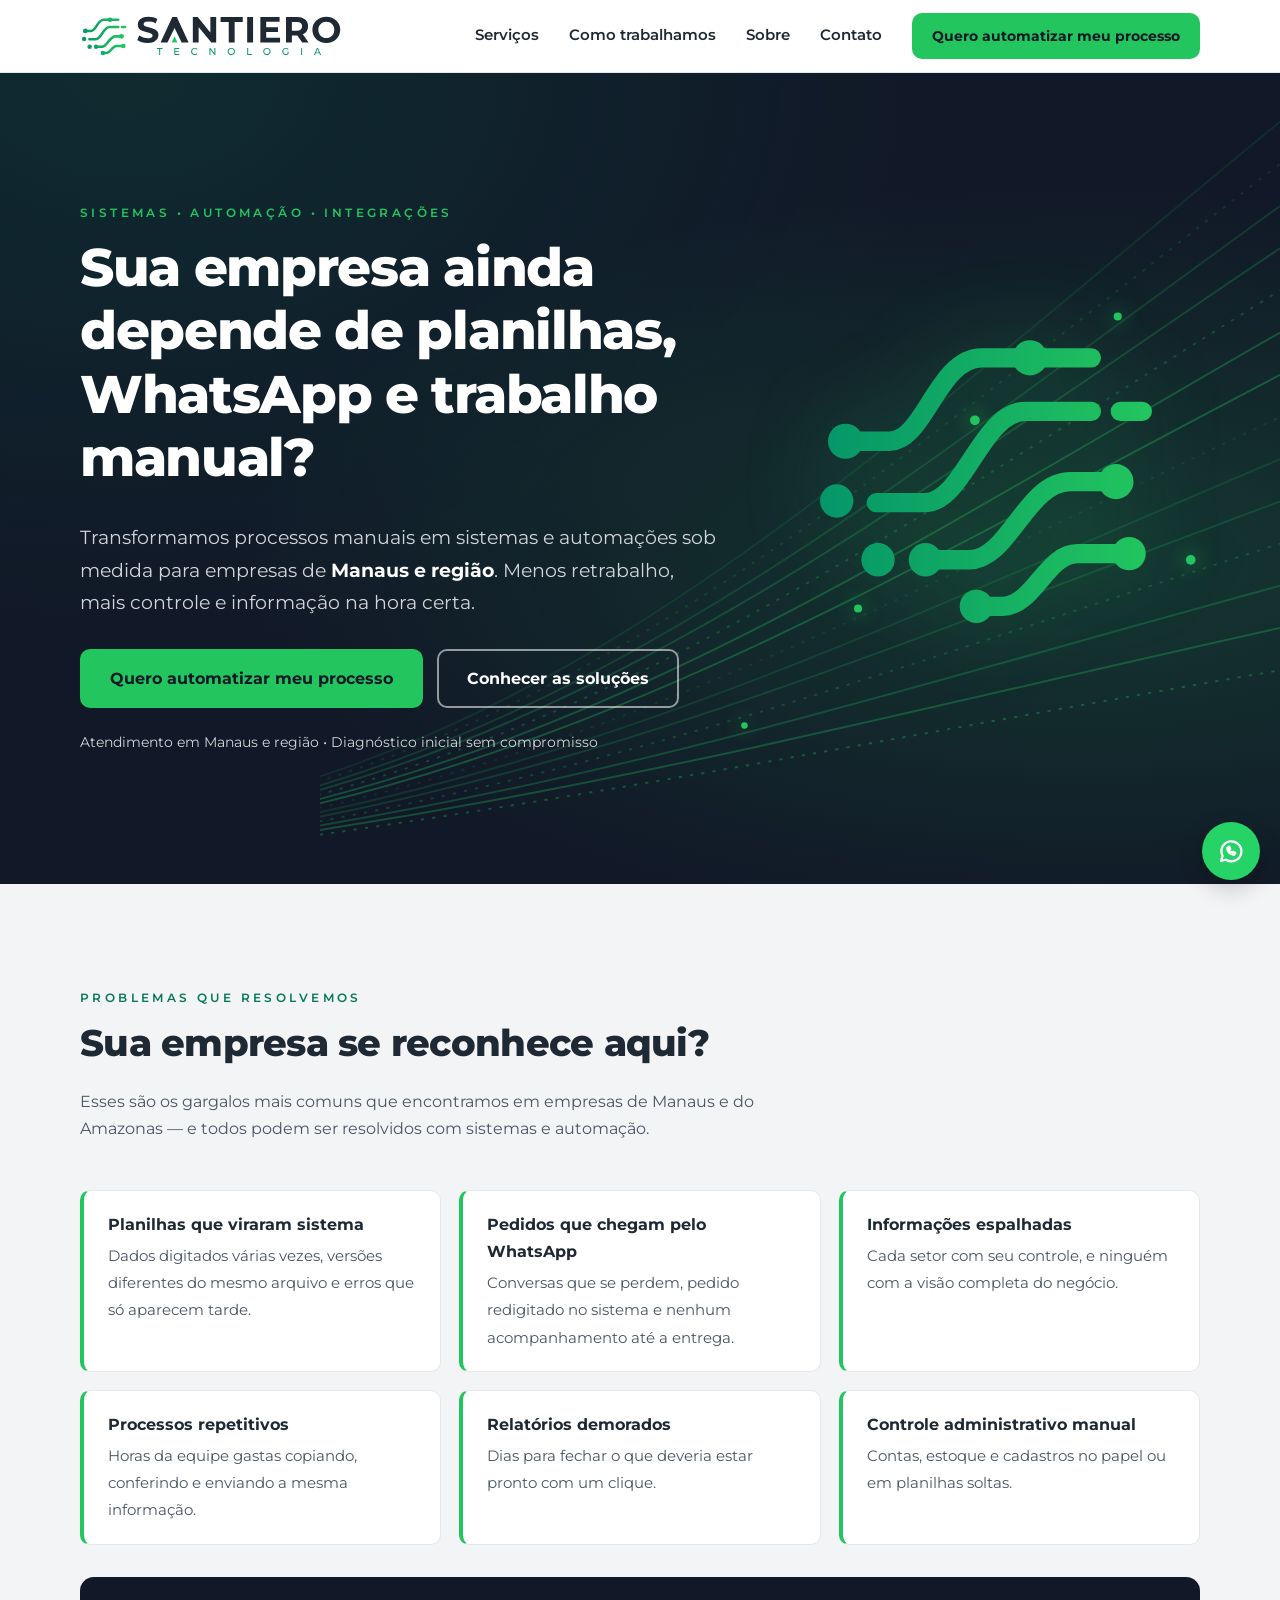
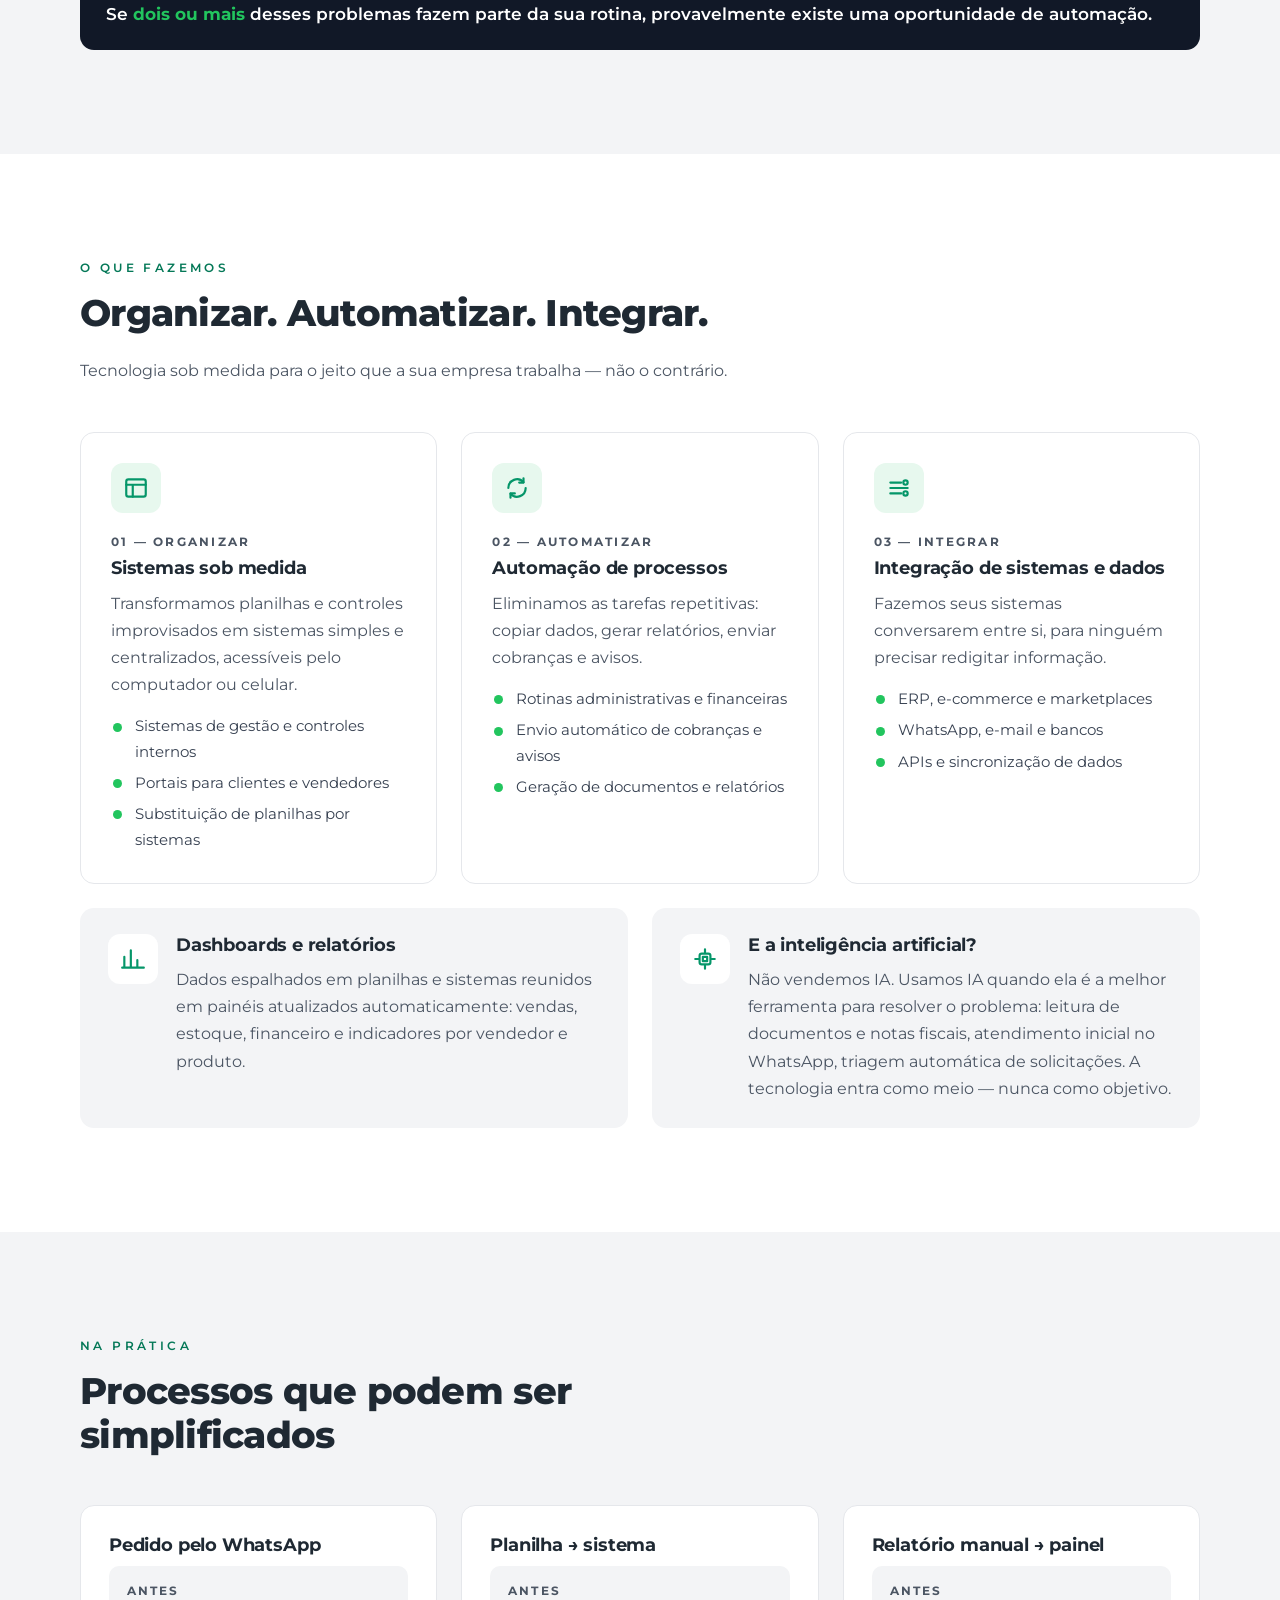
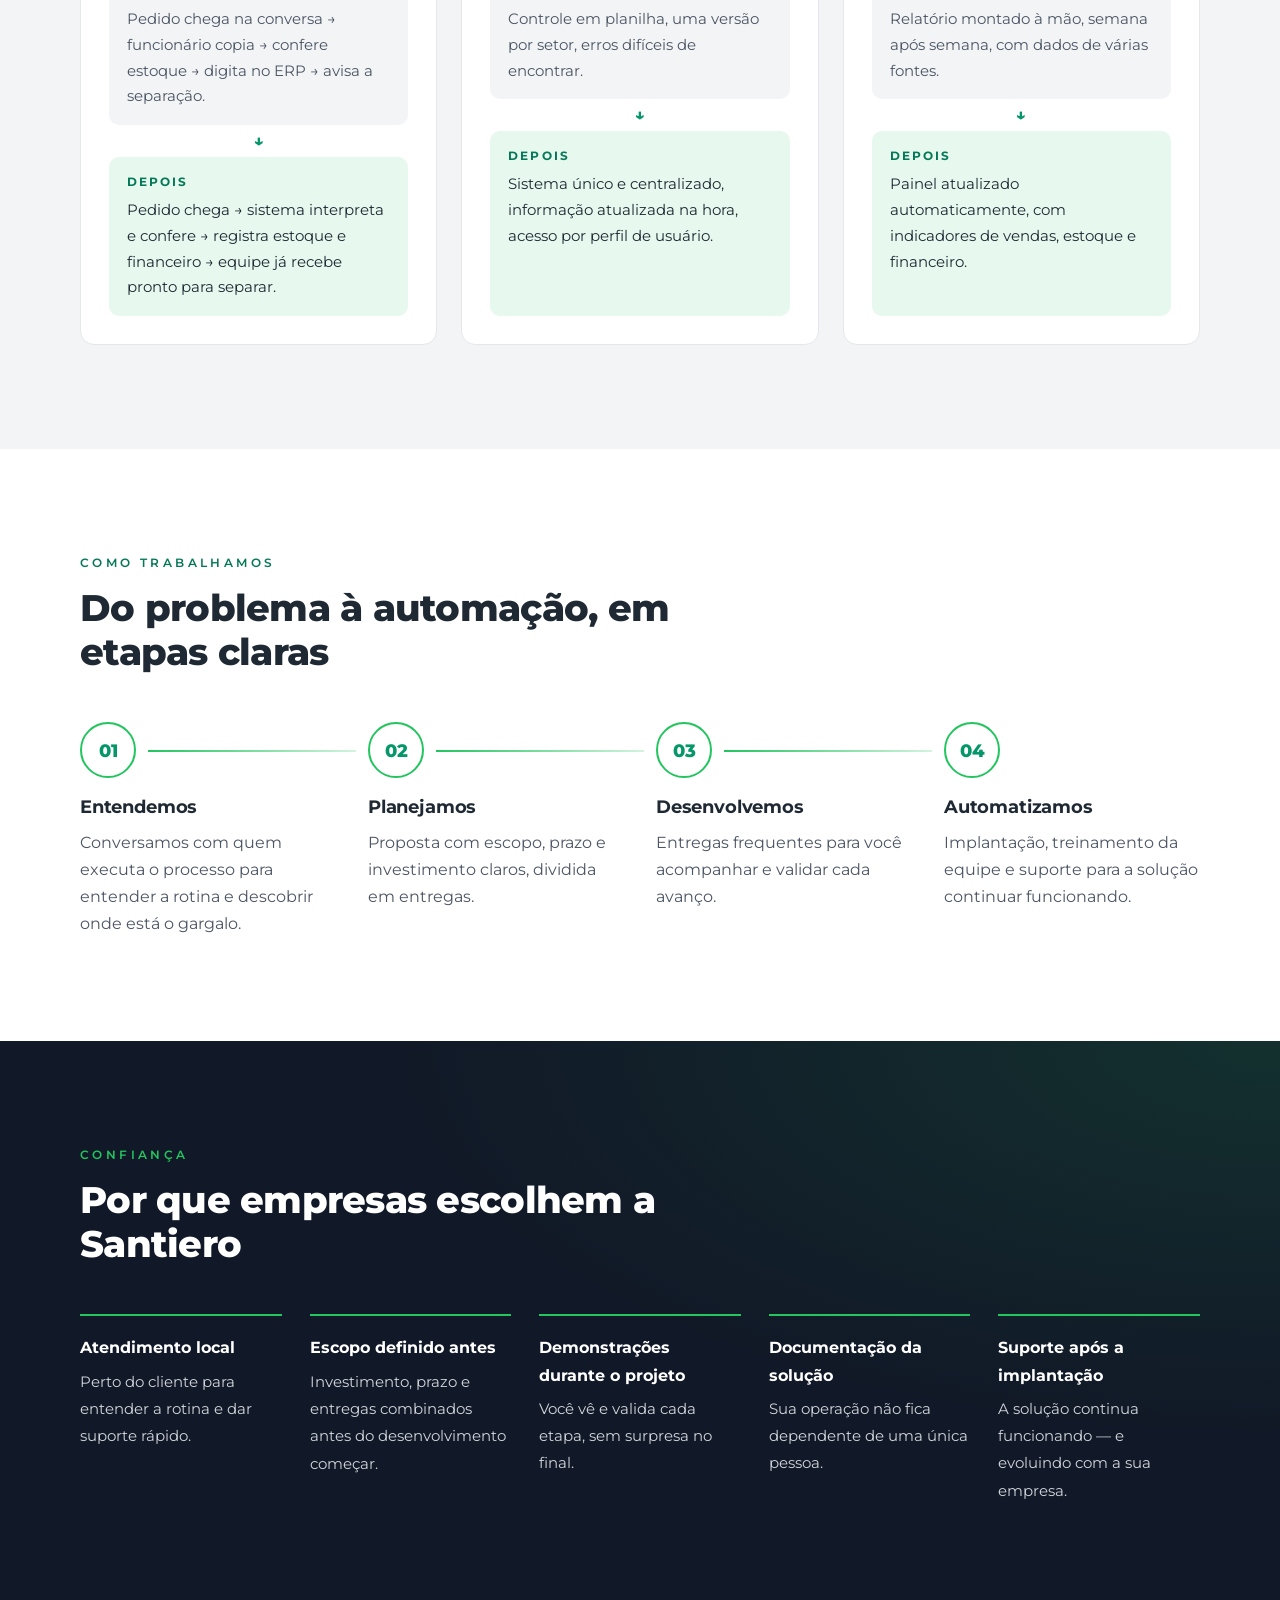
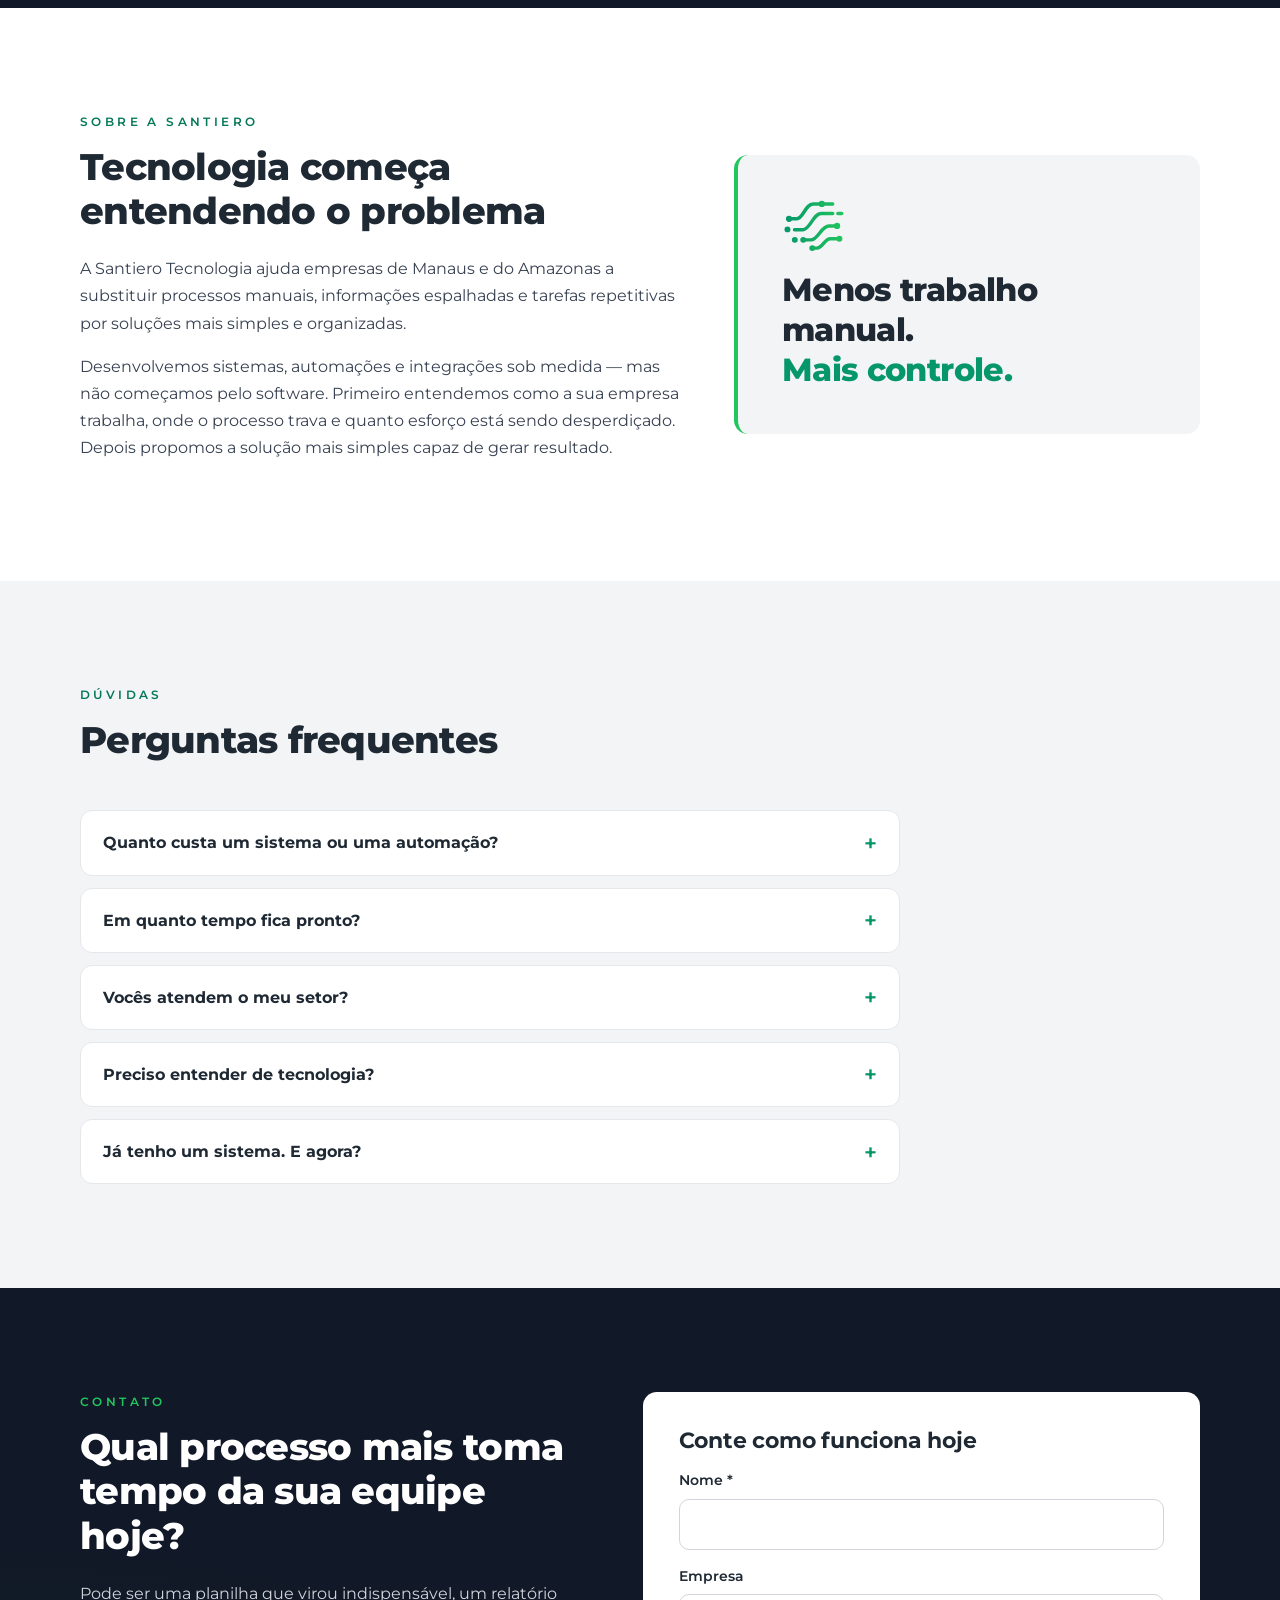
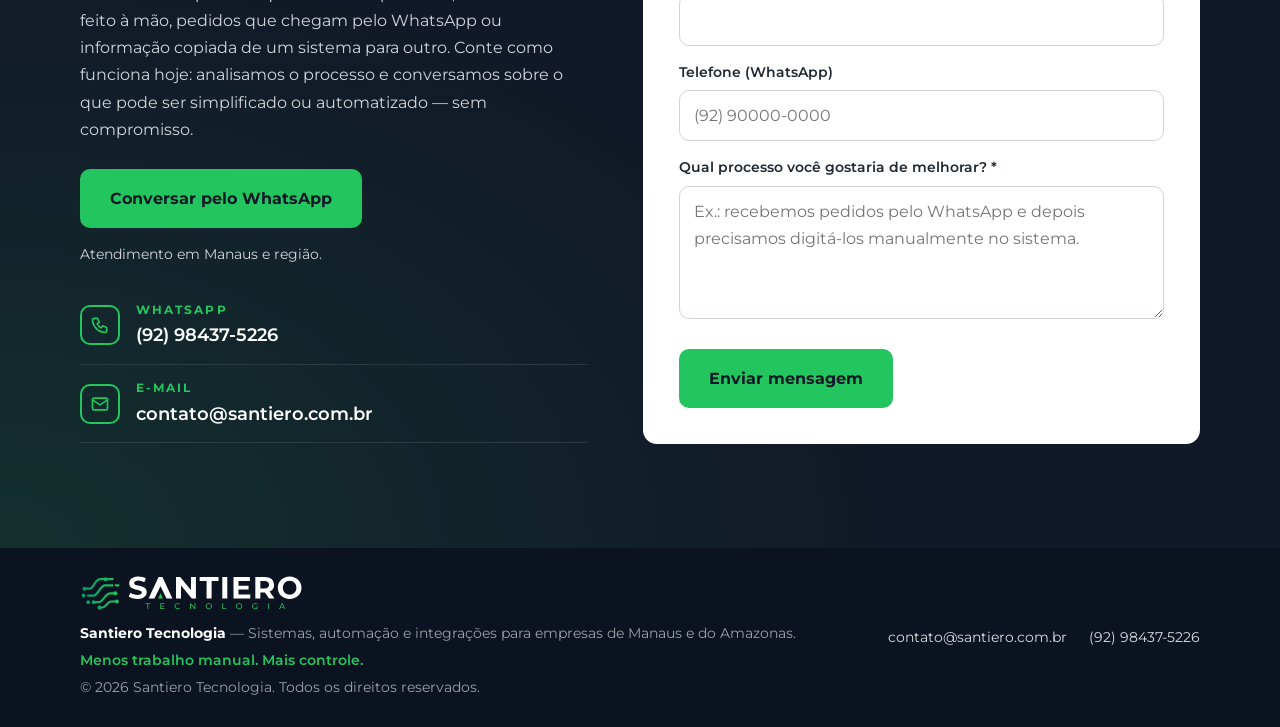
==== commit ef16d11d: "feat: reestrutura conteúdo da home com novo copy - Reordena seções: hero → dores → serviços → exempl" ====
--- a/index.html
+++ b/index.html
@@ -1,12 +1,14 @@
 <!doctype html>
 <html lang="pt-BR">
+
 <head>
   <meta charset="utf-8">
   <meta name="viewport" content="width=device-width, initial-scale=1">
 
   <!-- SEO básico -->
   <title>Santiero Tecnologia | Desenvolvimento de Sistemas e Automação em Manaus</title>
-  <meta name="description" content="Desenvolvimento de sistemas, automação de processos, integração de sistemas e dashboards para empresas em Manaus e no Amazonas. Fale com a Santiero Tecnologia pelo WhatsApp.">
+  <meta name="description"
+    content="Sistemas, automação e integrações sob medida para empresas de Manaus e do Amazonas. Menos planilhas e trabalho manual, mais controle. Diagnóstico sem compromisso.">
   <link rel="canonical" href="https://santiero.com.br/">
   <meta name="robots" content="index, follow">
   <meta name="theme-color" content="#111827">
@@ -16,7 +18,8 @@
   <meta property="og:locale" content="pt_BR">
   <meta property="og:site_name" content="Santiero Tecnologia">
   <meta property="og:title" content="Santiero Tecnologia | Desenvolvimento de Sistemas e Automação em Manaus">
-  <meta property="og:description" content="Sistemas, automação de processos e integrações para empresas em Manaus e no Amazonas.">
+  <meta property="og:description"
+    content="Sistemas, automação e integrações sob medida para empresas de Manaus e do Amazonas. Menos planilhas e trabalho manual, mais controle.">
   <meta property="og:url" content="https://santiero.com.br/">
   <meta property="og:image" content="https://santiero.com.br/assets/img/og-image.png">
   <meta property="og:image:width" content="1200">
@@ -28,7 +31,8 @@
 
   <link rel="preconnect" href="https://fonts.googleapis.com">
   <link rel="preconnect" href="https://fonts.gstatic.com" crossorigin>
-  <link rel="stylesheet" href="https://fonts.googleapis.com/css2?family=Montserrat:wght@400;500;600;700;800&display=swap">
+  <link rel="stylesheet"
+    href="https://fonts.googleapis.com/css2?family=Montserrat:wght@400;500;600;700;800&display=swap">
   <link rel="stylesheet" href="/assets/css/style.css">
 
   <!-- Dados estruturados: empresa local com área de atendimento em Manaus e região -->
@@ -41,7 +45,8 @@
     "url": "https://santiero.com.br/",
     "logo": "https://santiero.com.br/assets/img/logo.png",
     "image": "https://santiero.com.br/assets/img/og-image.png",
-    "description": "Desenvolvimento de sistemas, automação de processos, integração de sistemas e dashboards para empresas em Manaus e no Amazonas.",
+    "description": "Sistemas, automação e integrações sob medida para empresas de Manaus e do Amazonas.",
+    "slogan": "Menos trabalho manual. Mais controle.",
     "telephone": "+55-92-98437-5226",
     "email": "contato@santiero.com.br",
     "address": {
@@ -66,17 +71,49 @@
       "@type": "OfferCatalog",
       "name": "Serviços",
       "itemListElement": [
-        { "@type": "Offer", "itemOffered": { "@type": "Service", "name": "Desenvolvimento de sistemas web" } },
+        { "@type": "Offer", "itemOffered": { "@type": "Service", "name": "Sistemas sob medida" } },
         { "@type": "Offer", "itemOffered": { "@type": "Service", "name": "Automação de processos" } },
-        { "@type": "Offer", "itemOffered": { "@type": "Service", "name": "Integração de sistemas" } },
-        { "@type": "Offer", "itemOffered": { "@type": "Service", "name": "Dashboards e relatórios" } },
-        { "@type": "Offer", "itemOffered": { "@type": "Service", "name": "Inteligência artificial aplicada" } },
-        { "@type": "Offer", "itemOffered": { "@type": "Service", "name": "Soluções sob medida" } }
+        { "@type": "Offer", "itemOffered": { "@type": "Service", "name": "Integração de sistemas e dados" } },
+        { "@type": "Offer", "itemOffered": { "@type": "Service", "name": "Dashboards e relatórios" } }
       ]
     }
   }
   </script>
+  <script type="application/ld+json">
+  {
+    "@context": "https://schema.org",
+    "@type": "FAQPage",
+    "mainEntity": [
+      {
+        "@type": "Question",
+        "name": "Quanto custa um sistema ou uma automação?",
+        "acceptedAnswer": { "@type": "Answer", "text": "Depende do processo e do escopo. Por isso o primeiro passo é o diagnóstico: a proposta traz escopo, prazo e investimento claros, divididos em entregas." }
+      },
+      {
+        "@type": "Question",
+        "name": "Em quanto tempo fica pronto?",
+        "acceptedAnswer": { "@type": "Answer", "text": "Os projetos são divididos em entregas frequentes: as primeiras melhorias aparecem já nas primeiras semanas, e o restante evolui por etapas." }
+      },
+      {
+        "@type": "Question",
+        "name": "Vocês atendem o meu setor?",
+        "acceptedAnswer": { "@type": "Answer", "text": "Atendemos empresas de diversos segmentos em Manaus e no Amazonas. O que importa não é o setor, é o processo: se há trabalho manual e repetitivo, há oportunidade de melhoria." }
+      },
+      {
+        "@type": "Question",
+        "name": "Preciso entender de tecnologia?",
+        "acceptedAnswer": { "@type": "Answer", "text": "Não. Cuidamos da parte técnica e traduzimos tudo para a realidade da sua operação, com treinamento da equipe incluído." }
+      },
+      {
+        "@type": "Question",
+        "name": "Já tenho um sistema. E agora?",
+        "acceptedAnswer": { "@type": "Answer", "text": "Ótimo: avaliamos o que você usa e integramos ou automatizamos em cima do que já funciona — em vez de substituir por substituir." }
+      }
+    ]
+  }
+  </script>
 </head>
+
 <body>
   <a class="skip-link" href="#conteudo">Pular para o conteúdo</a>
 
@@ -93,7 +130,8 @@
         <a href="#como-trabalhamos">Como trabalhamos</a>
         <a href="#sobre">Sobre</a>
         <a href="#contato">Contato</a>
-        <a href="https://wa.me/5592984375226?text=Ol%C3%A1!%20Vim%20pelo%20site%20da%20Santiero%20Tecnologia." class="btn btn-small" target="_blank" rel="noopener">Falar no WhatsApp</a>
+        <a href="https://wa.me/5592984375226?text=Ol%C3%A1!%20Quero%20automatizar%20um%20processo%20na%20minha%20empresa.%20Vim%20pelo%20site%20da%20Santiero."
+          class="btn btn-small" target="_blank" rel="noopener">Quero automatizar meu processo</a>
       </nav>
     </div>
   </header>
@@ -103,63 +141,114 @@
     <section class="hero">
       <svg class="hero-waves" viewBox="0 0 800 500" aria-hidden="true" preserveAspectRatio="xMaxYMax slice">
         <g fill="none" stroke="currentColor" stroke-width="1.2">
-          <path d="M0 470C320 460 520 260 800 30" stroke-opacity="0.12"/>
-          <path d="M0 472C320 460 520 272 800 56" stroke-opacity="0.15" stroke-dasharray="2 5"/>
-          <path d="M0 474C320 460 520 284 800 82" stroke-opacity="0.19"/>
-          <path d="M0 476C320 460 520 296 800 108" stroke-opacity="0.23"/>
-          <path d="M0 478C320 460 520 308 800 134" stroke-opacity="0.26" stroke-dasharray="2 5"/>
-          <path d="M0 480C320 460 520 320 800 160" stroke-opacity="0.30"/>
-          <path d="M0 482C320 460 520 332 800 186" stroke-opacity="0.33"/>
-          <path d="M0 484C320 460 520 344 800 212" stroke-opacity="0.12" stroke-dasharray="2 5"/>
-          <path d="M0 486C320 460 520 356 800 238" stroke-opacity="0.15"/>
-          <path d="M0 488C320 460 520 368 800 264" stroke-opacity="0.19"/>
-          <path d="M0 490C320 460 520 380 800 290" stroke-opacity="0.23" stroke-dasharray="2 5"/>
-          <path d="M0 492C320 460 520 392 800 316" stroke-opacity="0.26"/>
-          <path d="M0 494C320 460 520 404 800 342" stroke-opacity="0.30"/>
-          <path d="M0 496C320 460 520 416 800 368" stroke-opacity="0.33" stroke-dasharray="2 5"/>
+          <path d="M0 470C320 460 520 260 800 30" stroke-opacity="0.12" />
+          <path d="M0 472C320 460 520 272 800 56" stroke-opacity="0.15" stroke-dasharray="2 5" />
+          <path d="M0 474C320 460 520 284 800 82" stroke-opacity="0.19" />
+          <path d="M0 476C320 460 520 296 800 108" stroke-opacity="0.23" />
+          <path d="M0 478C320 460 520 308 800 134" stroke-opacity="0.26" stroke-dasharray="2 5" />
+          <path d="M0 480C320 460 520 320 800 160" stroke-opacity="0.30" />
+          <path d="M0 482C320 460 520 332 800 186" stroke-opacity="0.33" />
+          <path d="M0 484C320 460 520 344 800 212" stroke-opacity="0.12" stroke-dasharray="2 5" />
+          <path d="M0 486C320 460 520 356 800 238" stroke-opacity="0.15" />
+          <path d="M0 488C320 460 520 368 800 264" stroke-opacity="0.19" />
+          <path d="M0 490C320 460 520 380 800 290" stroke-opacity="0.23" stroke-dasharray="2 5" />
+          <path d="M0 492C320 460 520 392 800 316" stroke-opacity="0.26" />
+          <path d="M0 494C320 460 520 404 800 342" stroke-opacity="0.30" />
+          <path d="M0 496C320 460 520 416 800 368" stroke-opacity="0.33" stroke-dasharray="2 5" />
         </g>
         <g class="glow" fill="currentColor">
-          <circle cx="612" cy="214" r="3"/>
-          <circle cx="700" cy="150" r="2.5"/>
-          <circle cx="540" cy="330" r="2.5"/>
-          <circle cx="745" cy="300" r="3"/>
-          <circle cx="470" cy="402" r="2"/>
+          <circle cx="612" cy="214" r="3" />
+          <circle cx="700" cy="150" r="2.5" />
+          <circle cx="540" cy="330" r="2.5" />
+          <circle cx="745" cy="300" r="3" />
+          <circle cx="470" cy="402" r="2" />
         </g>
       </svg>
       <div class="container hero-inner">
         <div class="hero-text">
           <p class="eyebrow">Sistemas • Automação • Integrações</p>
-          <h1>Sistemas e automação para simplificar os processos da sua empresa</h1>
+          <h1>Sua empresa ainda depende de planilhas, WhatsApp e trabalho manual?</h1>
           <p class="lead">
-            Desenvolvimento de sistemas, automação de processos e integração de sistemas
-            para empresas em <strong>Manaus e região</strong>. Menos planilhas e trabalho manual,
-            mais controle e informação na hora certa.
+            Transformamos processos manuais em sistemas e automações sob medida para empresas
+            de <strong>Manaus e região</strong>. Menos retrabalho, mais controle e informação na hora certa.
           </p>
           <div class="hero-actions">
-            <a href="https://wa.me/5592984375226?text=Ol%C3%A1!%20Quero%20falar%20com%20um%20especialista%20da%20Santiero." class="btn" target="_blank" rel="noopener">Falar com especialista</a>
-            <a href="#servicos" class="btn btn-outline-light">Conhecer os serviços</a>
+            <a href="https://wa.me/5592984375226?text=Ol%C3%A1!%20Quero%20automatizar%20um%20processo%20na%20minha%20empresa.%20Vim%20pelo%20site%20da%20Santiero."
+              class="btn" target="_blank" rel="noopener">Quero automatizar meu processo</a>
+            <a href="#servicos" class="btn btn-outline-light">Conhecer as soluções</a>
           </div>
+          <p class="hero-trust">Atendimento em Manaus e região • Diagnóstico inicial sem compromisso</p>
         </div>
         <img class="hero-mark" src="/assets/img/logo-mark.svg" alt="" width="410" height="340">
       </div>
     </section>
 
-    <!-- SERVIÇOS -->
+    <!-- PROBLEMAS -->
+    <section id="problemas" class="section section-alt">
+      <div class="container">
+        <header class="section-header">
+          <p class="eyebrow">Problemas que resolvemos</p>
+          <h2>Sua empresa se reconhece aqui?</h2>
+          <p>Esses são os gargalos mais comuns que encontramos em empresas de Manaus e do Amazonas — e todos podem ser
+            resolvidos com sistemas e automação.</p>
+        </header>
+
+        <ul class="problems">
+          <li>
+            <strong>Planilhas que viraram sistema</strong>
+            <span>Dados digitados várias vezes, versões diferentes do mesmo arquivo e erros que só aparecem
+              tarde.</span>
+          </li>
+          <li>
+            <strong>Pedidos que chegam pelo WhatsApp</strong>
+            <span>Conversas que se perdem, pedido redigitado no sistema e nenhum acompanhamento até a entrega.</span>
+          </li>
+          <li>
+            <strong>Informações espalhadas</strong>
+            <span>Cada setor com seu controle, e ninguém com a visão completa do negócio.</span>
+          </li>
+          <li>
+            <strong>Processos repetitivos</strong>
+            <span>Horas da equipe gastas copiando, conferindo e enviando a mesma informação.</span>
+          </li>
+          <li>
+            <strong>Relatórios demorados</strong>
+            <span>Dias para fechar o que deveria estar pronto com um clique.</span>
+          </li>
+          <li>
+            <strong>Controle administrativo manual</strong>
+            <span>Contas, estoque e cadastros no papel ou em planilhas soltas.</span>
+          </li>
+        </ul>
+
+        <p class="callout">
+          Se <strong>dois ou mais</strong> desses problemas fazem parte da sua rotina, provavelmente existe uma
+          oportunidade de automação.
+        </p>
+      </div>
+    </section>
+
+    <!-- SERVIÇOS: 3 PILARES -->
     <section id="servicos" class="section">
       <div class="container">
         <header class="section-header">
           <p class="eyebrow">O que fazemos</p>
-          <h2>Soluções em tecnologia para empresas de Manaus</h2>
-          <p>Do sistema web à automação de rotinas, construímos a tecnologia que encaixa no jeito que a sua empresa trabalha.</p>
+          <h2>Organizar. Automatizar. Integrar.</h2>
+          <p>Tecnologia sob medida para o jeito que a sua empresa trabalha — não o contrário.</p>
         </header>
 
         <div class="grid grid-3">
           <article class="card">
             <div class="card-icon" aria-hidden="true">
-              <svg viewBox="0 0 24 24"><path d="M8 6 2 12l6 6M16 6l6 6-6 6M14 4l-4 16"/></svg>
-            </div>
-            <h3>Desenvolvimento de sistemas web</h3>
-            <p>Sistemas sob medida para a rotina da empresa, acessíveis pelo navegador no computador ou celular.</p>
+              <svg viewBox="0 0 24 24">
+                <rect x="3" y="4" width="18" height="16" rx="2" />
+                <path d="M3 9h18M9 9v11" />
+              </svg>
+            </div>
+            <p class="pillar">01 — Organizar</p>
+            <h3>Sistemas sob medida</h3>
+            <p>Transformamos planilhas e controles improvisados em sistemas simples e centralizados, acessíveis pelo
+              computador ou celular.</p>
             <ul class="checklist">
               <li>Sistemas de gestão e controles internos</li>
               <li>Portais para clientes e vendedores</li>
@@ -169,107 +258,118 @@
 
           <article class="card">
             <div class="card-icon" aria-hidden="true">
-              <svg viewBox="0 0 24 24"><path d="M4 12a8 8 0 0 1 14-5.3M20 12a8 8 0 0 1-14 5.3"/><path d="M18 3v4h-4M6 21v-4h4"/></svg>
-            </div>
+              <svg viewBox="0 0 24 24">
+                <path d="M4 12a8 8 0 0 1 14-5.3M20 12a8 8 0 0 1-14 5.3" />
+                <path d="M18 3v4h-4M6 21v-4h4" />
+              </svg>
+            </div>
+            <p class="pillar">02 — Automatizar</p>
             <h3>Automação de processos</h3>
-            <p>Tarefas repetitivas executadas automaticamente, com menos erros e mais tempo livre para a equipe.</p>
+            <p>Eliminamos as tarefas repetitivas: copiar dados, gerar relatórios, enviar cobranças e avisos.</p>
             <ul class="checklist">
               <li>Rotinas administrativas e financeiras</li>
               <li>Envio automático de cobranças e avisos</li>
-              <li>Geração de documentos e planilhas</li>
+              <li>Geração de documentos e relatórios</li>
             </ul>
           </article>
 
           <article class="card">
             <div class="card-icon" aria-hidden="true">
-              <svg viewBox="0 0 24 24"><path d="M4 7h10M4 12h16M4 17h10"/><circle cx="18" cy="7" r="2"/><circle cx="18" cy="17" r="2"/></svg>
-            </div>
-            <h3>Integração de sistemas</h3>
-            <p>Seus sistemas conversando entre si, para ninguém precisar redigitar informação.</p>
+              <svg viewBox="0 0 24 24">
+                <path d="M4 7h10M4 12h16M4 17h10" />
+                <circle cx="18" cy="7" r="2" />
+                <circle cx="18" cy="17" r="2" />
+              </svg>
+            </div>
+            <p class="pillar">03 — Integrar</p>
+            <h3>Integração de sistemas e dados</h3>
+            <p>Fazemos seus sistemas conversarem entre si, para ninguém precisar redigitar informação.</p>
             <ul class="checklist">
               <li>ERP, e-commerce e marketplaces</li>
               <li>WhatsApp, e-mail e bancos</li>
               <li>APIs e sincronização de dados</li>
             </ul>
           </article>
-
-          <article class="card">
+        </div>
+
+        <div class="subblocks">
+          <div class="subblock">
             <div class="card-icon" aria-hidden="true">
-              <svg viewBox="0 0 24 24"><path d="M4 20V10M10 20V4M16 20v-7M22 20H2"/></svg>
-            </div>
-            <h3>Dashboards e relatórios</h3>
-            <p>Dados espalhados em sistemas e planilhas reunidos em painéis atualizados automaticamente.</p>
-            <ul class="checklist">
-              <li>Vendas, estoque e financeiro</li>
-              <li>Relatórios automáticos por e-mail</li>
-              <li>Indicadores por vendedor e produto</li>
-            </ul>
-          </article>
-
-          <article class="card">
+              <svg viewBox="0 0 24 24">
+                <path d="M4 20V10M10 20V4M16 20v-7M22 20H2" />
+              </svg>
+            </div>
+            <div>
+              <h3>Dashboards e relatórios</h3>
+              <p>Dados espalhados em planilhas e sistemas reunidos em painéis atualizados automaticamente: vendas,
+                estoque, financeiro e indicadores por vendedor e produto.</p>
+            </div>
+          </div>
+          <div class="subblock">
             <div class="card-icon" aria-hidden="true">
-              <svg viewBox="0 0 24 24"><path d="M12 3v3M12 18v3M3 12h3M18 12h3"/><rect x="7" y="7" width="10" height="10" rx="2"/><path d="M10 10h4v4h-4z"/></svg>
-            </div>
-            <h3>Inteligência artificial aplicada</h3>
-            <p>IA onde ela traz ganho real, integrada aos sistemas que a empresa já usa.</p>
-            <ul class="checklist">
-              <li>Leitura de documentos e notas fiscais</li>
-              <li>Atendimento inicial no WhatsApp</li>
-              <li>Triagem automática de solicitações</li>
-            </ul>
-          </article>
-
-          <article class="card">
-            <div class="card-icon" aria-hidden="true">
-              <svg viewBox="0 0 24 24"><path d="M14.7 6.3a4 4 0 0 0-5.4 5.4L3 18l3 3 6.3-6.3a4 4 0 0 0 5.4-5.4l-2.5 2.5-2.4-.6-.6-2.4z"/></svg>
-            </div>
-            <h3>Soluções sob medida</h3>
-            <p>Uma necessidade específica? Avaliamos o processo e propomos a solução mais simples que resolva.</p>
-            <ul class="checklist">
-              <li>Diagnóstico de processos</li>
-              <li>Escopo e prazo definidos</li>
-              <li>Suporte e evolução contínua</li>
-            </ul>
-          </article>
-        </div>
-      </div>
-    </section>
-
-    <!-- PROBLEMAS -->
-    <section id="problemas" class="section section-alt">
+              <svg viewBox="0 0 24 24">
+                <path d="M12 3v3M12 18v3M3 12h3M18 12h3" />
+                <rect x="7" y="7" width="10" height="10" rx="2" />
+                <path d="M10 10h4v4h-4z" />
+              </svg>
+            </div>
+            <div>
+              <h3>E a inteligência artificial?</h3>
+              <p>Não vendemos IA. Usamos IA quando ela é a melhor ferramenta para resolver o problema: leitura de
+                documentos e notas fiscais, atendimento inicial no WhatsApp, triagem automática de solicitações. A
+                tecnologia entra como meio — nunca como objetivo.</p>
+            </div>
+          </div>
+        </div>
+      </div>
+    </section>
+
+    <!-- EXEMPLOS: ANTES → DEPOIS -->
+    <section id="exemplos" class="section section-alt">
       <div class="container">
         <header class="section-header">
-          <p class="eyebrow">Problemas que resolvemos</p>
-          <h2>Sua empresa ainda depende disso?</h2>
-          <p>Esses são os gargalos mais comuns que encontramos — e todos podem ser resolvidos com sistemas e automação.</p>
+          <p class="eyebrow">Na prática</p>
+          <h2>Processos que podem ser simplificados</h2>
         </header>
 
-        <ul class="problems">
-          <li>
-            <strong>Planilhas manuais</strong>
-            <span>Dados digitados várias vezes, versões diferentes do mesmo arquivo e erros difíceis de encontrar.</span>
-          </li>
-          <li>
-            <strong>Informações espalhadas</strong>
-            <span>Cada setor com seu controle, e ninguém tem a visão completa do negócio.</span>
-          </li>
-          <li>
-            <strong>Processos repetitivos</strong>
-            <span>Horas da equipe gastas copiando, conferindo e enviando a mesma informação.</span>
-          </li>
-          <li>
-            <strong>Relatórios demorados</strong>
-            <span>Dias para fechar um relatório que deveria estar pronto com um clique.</span>
-          </li>
-          <li>
-            <strong>Pedidos pelo WhatsApp</strong>
-            <span>Pedidos perdidos em conversas, redigitados no sistema e sem acompanhamento.</span>
-          </li>
-          <li>
-            <strong>Controle administrativo manual</strong>
-            <span>Contas, estoque e cadastros controlados no papel ou em planilhas soltas.</span>
-          </li>
-        </ul>
+        <div class="grid grid-3">
+          <article class="example">
+            <h3>Pedido pelo WhatsApp</h3>
+            <div class="example-before">
+              <span class="example-label">Antes</span>
+              <p>Pedido chega na conversa → funcionário copia → confere estoque → digita no ERP → avisa a separação.</p>
+            </div>
+            <div class="example-after">
+              <span class="example-label">Depois</span>
+              <p>Pedido chega → sistema interpreta e confere → registra estoque e financeiro → equipe já recebe pronto
+                para separar.</p>
+            </div>
+          </article>
+
+          <article class="example">
+            <h3>Planilha → sistema</h3>
+            <div class="example-before">
+              <span class="example-label">Antes</span>
+              <p>Controle em planilha, uma versão por setor, erros difíceis de encontrar.</p>
+            </div>
+            <div class="example-after">
+              <span class="example-label">Depois</span>
+              <p>Sistema único e centralizado, informação atualizada na hora, acesso por perfil de usuário.</p>
+            </div>
+          </article>
+
+          <article class="example">
+            <h3>Relatório manual → painel</h3>
+            <div class="example-before">
+              <span class="example-label">Antes</span>
+              <p>Relatório montado à mão, semana após semana, com dados de várias fontes.</p>
+            </div>
+            <div class="example-after">
+              <span class="example-label">Depois</span>
+              <p>Painel atualizado automaticamente, com indicadores de vendas, estoque e financeiro.</p>
+            </div>
+          </article>
+        </div>
       </div>
     </section>
 
@@ -284,7 +384,7 @@
         <ol class="steps">
           <li>
             <h3>Entendemos</h3>
-            <p>Conversamos com quem executa o processo para entender a rotina e onde está o gargalo.</p>
+            <p>Conversamos com quem executa o processo para entender a rotina e descobrir onde está o gargalo.</p>
           </li>
           <li>
             <h3>Planejamos</h3>
@@ -302,50 +402,26 @@
       </div>
     </section>
 
-    <!-- EXEMPLOS DE SOLUÇÕES -->
-    <!-- Cenários ilustrativos. Quando houver cases reais, substituir ou adicionar abaixo. -->
-    <section id="solucoes" class="section section-alt">
+    <!-- POR QUE A SANTIERO -->
+    <section id="por-que" class="section trust">
       <div class="container">
         <header class="section-header">
-          <p class="eyebrow">Exemplos de soluções</p>
-          <h2>O que podemos construir para a sua empresa</h2>
-          <p>Cenários ilustrativos de soluções que desenvolvemos sob medida.</p>
+          <p class="eyebrow">Confiança</p>
+          <h2>Por que empresas escolhem a Santiero</h2>
         </header>
 
-        <div class="grid grid-3">
-          <article class="project">
-            <div class="project-thumb" aria-hidden="true">
-              <svg viewBox="0 0 24 24"><path d="M4 20l1.3-3.9A8 8 0 1 1 8 19z"/><path d="M9 11h6M9 14h4"/></svg>
-            </div>
-            <div class="project-body">
-              <ul class="tags"><li>Automação</li><li>Integração</li></ul>
-              <h3>Pedidos do WhatsApp direto no sistema</h3>
-              <p>Para distribuidoras e comércios: o pedido do cliente é registrado automaticamente, com conferência de estoque e aviso ao setor de separação.</p>
-            </div>
-          </article>
-
-          <article class="project">
-            <div class="project-thumb" aria-hidden="true">
-              <svg viewBox="0 0 24 24"><path d="M4 20V10M10 20V4M16 20v-7M22 20H2"/></svg>
-            </div>
-            <div class="project-body">
-              <ul class="tags"><li>Dashboards</li><li>Relatórios</li></ul>
-              <h3>Painel de vendas e financeiro</h3>
-              <p>Dados do ERP e das planilhas reunidos em um painel atualizado sozinho, com vendas por vendedor, região e produto.</p>
-            </div>
-          </article>
-
-          <article class="project">
-            <div class="project-thumb" aria-hidden="true">
-              <svg viewBox="0 0 24 24"><rect x="3" y="4" width="18" height="16" rx="2"/><path d="M3 9h18M9 9v11"/></svg>
-            </div>
-            <div class="project-body">
-              <ul class="tags"><li>Sistema web</li></ul>
-              <h3>Da planilha para um sistema</h3>
-              <p>Controles administrativos que viviam em planilhas viram um sistema web simples, com acesso por usuário e histórico de alterações.</p>
-            </div>
-          </article>
-        </div>
+        <ul class="trust-list">
+          <li><strong>Atendimento local</strong><span>Perto do cliente para entender a rotina e dar suporte
+              rápido.</span></li>
+          <li><strong>Escopo definido antes</strong><span>Investimento, prazo e entregas combinados antes do
+              desenvolvimento começar.</span></li>
+          <li><strong>Demonstrações durante o projeto</strong><span>Você vê e valida cada etapa, sem surpresa no
+              final.</span></li>
+          <li><strong>Documentação da solução</strong><span>Sua operação não fica dependente de uma única pessoa.</span>
+          </li>
+          <li><strong>Suporte após a implantação</strong><span>A solução continua funcionando — e evoluindo com a sua
+              empresa.</span></li>
+        </ul>
       </div>
     </section>
 
@@ -354,57 +430,99 @@
       <div class="container about">
         <div>
           <p class="eyebrow">Sobre a Santiero</p>
-          <h2>Tecnologia que reduz trabalho manual</h2>
+          <h2>Tecnologia começa entendendo o problema</h2>
           <p>
-            A Santiero Tecnologia nasceu para resolver um problema que vemos em muitas empresas
-            de Manaus e do Amazonas: equipes competentes perdendo horas com planilhas,
-            redigitação de informações, pedidos que chegam por vários canais e relatórios
-            montados à mão.
+            A Santiero Tecnologia ajuda empresas de Manaus e do Amazonas a substituir processos
+            manuais, informações espalhadas e tarefas repetitivas por soluções mais simples e organizadas.
           </p>
           <p>
-            Trabalhamos com desenvolvimento de sistemas, automação de processos, integração de
-            sistemas e dashboards. Mas, antes da tecnologia, vem o entendimento do negócio: só
-            propomos uma solução depois de entender como a sua empresa funciona.
+            Desenvolvemos sistemas, automações e integrações sob medida — mas não começamos pelo
+            software. Primeiro entendemos como a sua empresa trabalha, onde o processo trava e quanto
+            esforço está sendo desperdiçado. Depois propomos a solução mais simples capaz de gerar resultado.
           </p>
-          <p>
-            <strong>Atendimento em Manaus e região</strong>, com reuniões presenciais quando
-            necessário e acompanhamento remoto no dia a dia.
-          </p>
-        </div>
-        <ul class="values">
-          <li><strong>Atendimento local</strong><span>Perto do cliente para entender a rotina e dar suporte rápido.</span></li>
-          <li><strong>Foco no resultado</strong><span>Menos trabalho manual, mais controle.</span></li>
-          <li><strong>Simplicidade</strong><span>A solução mais simples que resolve o problema.</span></li>
-          <li><strong>Transparência</strong><span>Escopo, prazo e investimento claros do início ao fim.</span></li>
-        </ul>
-      </div>
-    </section>
-
-    <!-- CONTATO -->
+        </div>
+        <div class="signature">
+          <img src="/assets/img/logo-mark.svg" alt="" width="82" height="68">
+          <p>Menos trabalho manual. <span>Mais controle.</span></p>
+        </div>
+      </div>
+    </section>
+
+    <!-- FAQ -->
+    <section id="faq" class="section section-alt">
+      <div class="container">
+        <header class="section-header">
+          <p class="eyebrow">Dúvidas</p>
+          <h2>Perguntas frequentes</h2>
+        </header>
+
+        <div class="faq">
+          <details>
+            <summary>Quanto custa um sistema ou uma automação?</summary>
+            <p>Depende do processo e do escopo. Por isso o primeiro passo é o diagnóstico: a proposta traz escopo, prazo
+              e investimento claros, divididos em entregas.</p>
+          </details>
+          <details>
+            <summary>Em quanto tempo fica pronto?</summary>
+            <p>Os projetos são divididos em entregas frequentes: as primeiras melhorias aparecem já nas primeiras
+              semanas, e o restante evolui por etapas.</p>
+          </details>
+          <details>
+            <summary>Vocês atendem o meu setor?</summary>
+            <p>Atendemos empresas de diversos segmentos em Manaus e no Amazonas. O que importa não é o setor, é o
+              processo: se há trabalho manual e repetitivo, há oportunidade de melhoria.</p>
+          </details>
+          <details>
+            <summary>Preciso entender de tecnologia?</summary>
+            <p>Não. Cuidamos da parte técnica e traduzimos tudo para a realidade da sua operação, com treinamento da
+              equipe incluído.</p>
+          </details>
+          <details>
+            <summary>Já tenho um sistema. E agora?</summary>
+            <p>Ótimo: avaliamos o que você usa e integramos ou automatizamos em cima do que já funciona — em vez de
+              substituir por substituir.</p>
+          </details>
+        </div>
+      </div>
+    </section>
+
+    <!-- CONTATO / CTA FINAL -->
     <section id="contato" class="section contact">
       <div class="container contact-grid">
         <div class="contact-info">
           <p class="eyebrow">Contato</p>
-          <h2>Vamos simplificar os processos da sua empresa?</h2>
-          <p>Conte qual rotina mais toma tempo da sua equipe. A primeira conversa é sem compromisso.</p>
-
-          <a class="contact-item" href="https://wa.me/5592984375226?text=Ol%C3%A1!%20Vim%20pelo%20site%20da%20Santiero%20Tecnologia." target="_blank" rel="noopener">
-            <svg viewBox="0 0 24 24" aria-hidden="true"><path d="M5 4h4l2 5-2.5 1.5a11 11 0 0 0 5 5L15 13l5 2v4a2 2 0 0 1-2 2A16 16 0 0 1 3 6a2 2 0 0 1 2-2"/></svg>
+          <h2>Qual processo mais toma tempo da sua equipe hoje?</h2>
+          <p>
+            Pode ser uma planilha que virou indispensável, um relatório feito à mão, pedidos que chegam
+            pelo WhatsApp ou informação copiada de um sistema para outro. Conte como funciona hoje:
+            analisamos o processo e conversamos sobre o que pode ser simplificado ou automatizado — sem compromisso.
+          </p>
+
+          <div class="contact-actions">
+            <a href="https://wa.me/5592984375226?text=Ol%C3%A1!%20Quero%20automatizar%20um%20processo%20na%20minha%20empresa.%20Vim%20pelo%20site%20da%20Santiero."
+              class="btn" target="_blank" rel="noopener">Conversar pelo WhatsApp</a>
+          </div>
+          <p class="contact-note">Atendimento em Manaus e região.</p>
+
+          <a class="contact-item"
+            href="https://wa.me/5592984375226?text=Ol%C3%A1!%20Quero%20automatizar%20um%20processo%20na%20minha%20empresa.%20Vim%20pelo%20site%20da%20Santiero."
+            target="_blank" rel="noopener">
+            <svg viewBox="0 0 24 24" aria-hidden="true">
+              <path d="M5 4h4l2 5-2.5 1.5a11 11 0 0 0 5 5L15 13l5 2v4a2 2 0 0 1-2 2A16 16 0 0 1 3 6a2 2 0 0 1 2-2" />
+            </svg>
             <span><span class="label">WhatsApp</span><strong>(92) 98437-5226</strong></span>
           </a>
           <a class="contact-item" href="mailto:contato@santiero.com.br?subject=Contato%20pelo%20site">
-            <svg viewBox="0 0 24 24" aria-hidden="true"><rect x="3" y="5" width="18" height="14" rx="2"/><path d="m3 7 9 6 9-6"/></svg>
+            <svg viewBox="0 0 24 24" aria-hidden="true">
+              <rect x="3" y="5" width="18" height="14" rx="2" />
+              <path d="m3 7 9 6 9-6" />
+            </svg>
             <span><span class="label">E-mail</span><strong>contato@santiero.com.br</strong></span>
           </a>
-          <div class="contact-item">
-            <svg viewBox="0 0 24 24" aria-hidden="true"><path d="M12 21s-7-6.2-7-12a7 7 0 0 1 14 0c0 5.8-7 12-7 12z"/><circle cx="12" cy="9" r="2.5"/></svg>
-            <span><span class="label">Atendimento</span><strong>Manaus e região — AM</strong></span>
-          </div>
         </div>
 
         <form id="form-contato" class="form" novalidate>
-          <h3>Envie uma mensagem</h3>
-          <p class="form-hint">Preencha e escolha como enviar: a mensagem abre pronta no WhatsApp ou no seu e-mail.</p>
+          <h3>Conte como funciona hoje</h3>
 
           <label for="nome">Nome *</label>
           <input id="nome" name="nome" type="text" autocomplete="name" required>
@@ -412,19 +530,21 @@
           <label for="empresa">Empresa</label>
           <input id="empresa" name="empresa" type="text" autocomplete="organization">
 
-          <label for="telefone">Telefone / WhatsApp</label>
+          <label for="telefone">Telefone (WhatsApp)</label>
           <input id="telefone" name="telefone" type="tel" autocomplete="tel" placeholder="(92) 90000-0000">
 
-          <label for="mensagem">Como podemos ajudar? *</label>
-          <textarea id="mensagem" name="mensagem" rows="4" required placeholder="Ex.: recebemos pedidos pelo WhatsApp e redigitamos tudo no sistema..."></textarea>
-
-          <p class="form-error" role="alert" hidden>Preencha seu nome e a mensagem.</p>
+          <label for="mensagem">Qual processo você gostaria de melhorar? *</label>
+          <textarea id="mensagem" name="mensagem" rows="4" required
+            placeholder="Ex.: recebemos pedidos pelo WhatsApp e depois precisamos digitá-los manualmente no sistema."></textarea>
+
+          <p class="form-error" role="alert" hidden>Preencha seu nome e o processo que gostaria de melhorar.</p>
 
           <div class="form-actions">
-            <button type="submit" class="btn" data-canal="whatsapp">Enviar pelo WhatsApp</button>
-            <button type="submit" class="btn btn-outline" data-canal="email">Enviar por e-mail</button>
+            <button type="submit" class="btn">Enviar mensagem</button>
           </div>
-          <noscript><p class="form-hint">Para enviar pelo formulário, ative o JavaScript — ou use os contatos ao lado.</p></noscript>
+          <noscript>
+            <p class="form-hint">Para enviar pelo formulário, ative o JavaScript — ou use os contatos ao lado.</p>
+          </noscript>
         </form>
       </div>
     </section>
@@ -435,7 +555,9 @@
       <div class="footer-brand">
         <img src="/assets/img/logo-horizontal-white.svg" alt="Santiero Tecnologia" width="223" height="34">
         <div>
-          <p><strong>Santiero Tecnologia</strong> — Desenvolvimento de sistemas e automação de processos em Manaus/AM.</p>
+          <p><strong>Santiero Tecnologia</strong> — Sistemas, automação e integrações para empresas de Manaus e do
+            Amazonas.</p>
+          <p class="footer-tagline">Menos trabalho manual. Mais controle.</p>
           <p>© <span id="ano">2026</span> Santiero Tecnologia. Todos os direitos reservados.</p>
           <!-- TODO: incluir CNPJ se desejar: <p>CNPJ 00.000.000/0001-00</p> -->
         </div>
@@ -447,10 +569,16 @@
     </div>
   </footer>
 
-  <a class="wa-float" href="https://wa.me/5592984375226?text=Ol%C3%A1!%20Vim%20pelo%20site%20da%20Santiero%20Tecnologia." target="_blank" rel="noopener" aria-label="Falar no WhatsApp">
-    <svg viewBox="0 0 24 24" aria-hidden="true"><path d="M4 20l1.3-3.9A8 8 0 1 1 8 19z"/><path d="M9 9.5c0 3 2.5 5.5 5.5 5.5l1-1.5-1.8-.9-.9.9c-1-.4-1.9-1.3-2.3-2.3l.9-.9-.9-1.8z"/></svg>
+  <a class="wa-float"
+    href="https://wa.me/5592984375226?text=Ol%C3%A1!%20Quero%20automatizar%20um%20processo%20na%20minha%20empresa.%20Vim%20pelo%20site%20da%20Santiero."
+    target="_blank" rel="noopener" aria-label="Falar no WhatsApp">
+    <svg viewBox="0 0 24 24" aria-hidden="true">
+      <path d="M4 20l1.3-3.9A8 8 0 1 1 8 19z" />
+      <path d="M9 9.5c0 3 2.5 5.5 5.5 5.5l1-1.5-1.8-.9-.9.9c-1-.4-1.9-1.3-2.3-2.3l.9-.9-.9-1.8z" />
+    </svg>
   </a>
 
   <script src="/assets/js/main.js" defer></script>
 </body>
-</html>
+
+</html>
--- a/assets/css/style.css
+++ b/assets/css/style.css
@@ -107,7 +107,7 @@
 .menu-toggle[aria-expanded="true"] span:nth-child(2) { opacity: 0; }
 .menu-toggle[aria-expanded="true"] span:nth-child(3) { transform: translateY(-7px) rotate(-45deg); }
 
-@media (max-width: 860px) {
+@media (max-width: 1080px) {
   .menu-toggle { display: block; }
   .brand img { height: 34px; }
   .nav {
@@ -146,6 +146,7 @@
 .hero .lead { font-size: clamp(1.05rem, 1.7vw, 1.2rem); max-width: 640px; }
 .hero .lead strong { color: #fff; }
 .hero-actions { display: flex; flex-wrap: wrap; gap: 14px; margin-top: 30px; }
+.hero-trust { margin: 22px 0 0; font-size: .9rem; color: var(--on-dark); }
 .hero-mark { width: 100%; max-width: 360px; justify-self: center; filter: drop-shadow(0 0 40px rgba(34,197,94,.25)); }
 @media (max-width: 860px) {
   .hero-inner { grid-template-columns: 1fr; }
@@ -180,9 +181,17 @@
 }
 .card-icon svg { width: 26px; height: 26px; fill: none; stroke: var(--emerald); stroke-width: 2; stroke-linecap: round; stroke-linejoin: round; }
 
+.pillar { font-size: .78rem; font-weight: 700; letter-spacing: .18em; text-transform: uppercase; color: var(--green-text); margin-bottom: .4em; }
+
 .checklist { list-style: none; padding: 0; margin: 0; display: grid; gap: 6px; font-size: .93rem; }
 .checklist li { position: relative; padding-left: 24px; }
 .checklist li::before { content: ""; position: absolute; left: 2px; top: .55em; width: 9px; height: 9px; border-radius: 50%; background: var(--green); }
+
+/* Sub-blocos de serviços (dashboards e IA) */
+.subblocks { display: grid; gap: 24px; grid-template-columns: repeat(auto-fit, minmax(320px, 1fr)); margin-top: 24px; }
+.subblock { display: flex; gap: 18px; align-items: flex-start; background: var(--bg-alt); border-radius: var(--radius); padding: 26px 28px; }
+.subblock .card-icon { flex-shrink: 0; margin: 0; background: #fff; }
+.subblock p { color: var(--muted); margin: 0; }
 
 /* Problemas que resolvemos */
 .problems {
@@ -196,49 +205,94 @@
 }
 .problems strong { display: block; color: var(--ink); margin-bottom: 4px; }
 .problems span { color: var(--muted); font-size: .95rem; }
-
-/* Como trabalhamos */
+.callout {
+  margin: 32px 0 0; padding: 22px 26px; border-radius: var(--radius);
+  background: var(--dark); color: #fff; font-size: 1.08rem; font-weight: 600;
+}
+.callout strong { color: var(--green); }
+
+/* Como trabalhamos: linha numerada (horizontal no desktop, vertical no celular) */
 .steps {
   list-style: none; padding: 0; margin: 0;
-  display: grid; gap: 24px;
-  grid-template-columns: repeat(auto-fit, minmax(230px, 1fr));
+  display: grid; gap: 32px;
+  grid-template-columns: repeat(4, 1fr);
   counter-reset: step;
 }
-.steps li { position: relative; padding: 28px; border-radius: var(--radius); border: 1px solid var(--border); background: #fff; }
+.steps li { position: relative; }
 .steps li::before {
-  counter-increment: step; content: "0" counter(step);
-  display: block; font-size: 2rem; font-weight: 800; color: var(--emerald); margin-bottom: 8px; line-height: 1;
+  counter-increment: step; content: counter(step, decimal-leading-zero);
+  position: relative; z-index: 1;
+  display: grid; place-items: center;
+  width: 56px; height: 56px; border-radius: 50%; margin-bottom: 18px;
+  background: #fff; border: 2px solid var(--green);
+  font-size: 1.15rem; font-weight: 800; color: var(--emerald);
+}
+.steps li:not(:last-child)::after {
+  content: ""; position: absolute; top: 28px; left: 68px; right: -20px;
+  height: 2px; background: linear-gradient(90deg, var(--green), rgba(34,197,94,.2));
 }
 .steps p { color: var(--muted); margin: 0; }
-
-/* Exemplos de soluções */
-.project {
-  background: #fff; border-radius: var(--radius); overflow: hidden;
-  border: 1px solid var(--border);
-  transition: box-shadow .2s, transform .2s;
-}
-.project:hover { box-shadow: var(--shadow); transform: translateY(-3px); }
-.project-thumb {
-  aspect-ratio: 16 / 7;
-  display: grid; place-items: center;
-  background:
-    radial-gradient(circle at 80% 20%, rgba(34,197,94,.3), transparent 55%),
-    linear-gradient(135deg, var(--dark), var(--ink));
-}
-.project-thumb svg { width: 56px; height: 56px; fill: none; stroke: var(--green); stroke-width: 1.6; stroke-linecap: round; stroke-linejoin: round; }
-.project-body { padding: 24px 26px 28px; }
-.project-body p { color: var(--muted); margin: 0; }
-.tags { list-style: none; padding: 0; margin: 0 0 12px; display: flex; flex-wrap: wrap; gap: 8px; }
-.tags li { font-size: .74rem; font-weight: 700; color: var(--green-text); background: var(--green-soft); padding: 4px 10px; border-radius: 999px; }
+@media (max-width: 860px) {
+  .steps { grid-template-columns: 1fr; gap: 28px; }
+  .steps li { padding-left: 76px; min-height: 56px; }
+  .steps li::before { position: absolute; left: 0; top: 0; margin: 0; }
+  .steps li:not(:last-child)::after { top: 64px; bottom: -20px; left: 27px; right: auto; width: 2px; height: auto; background: linear-gradient(180deg, var(--green), rgba(34,197,94,.2)); }
+}
+
+/* Exemplos: antes → depois */
+.example { background: #fff; border: 1px solid var(--border); border-radius: var(--radius); padding: 28px; display: flex; flex-direction: column; }
+.example p { margin: 0; font-size: .95rem; }
+.example-before, .example-after { border-radius: 10px; padding: 16px 18px; }
+.example-before { background: var(--bg-alt); color: var(--muted); }
+.example-after { background: var(--green-soft); color: var(--ink); margin-top: 32px; position: relative; flex-grow: 1; }
+.example-after::before {
+  content: "↓"; position: absolute; top: -28px; left: 50%; transform: translateX(-50%);
+  font-weight: 800; color: var(--emerald); line-height: 1.5;
+}
+.example-label { display: block; font-size: .72rem; font-weight: 700; letter-spacing: .18em; text-transform: uppercase; margin-bottom: 4px; }
+.example-before .example-label { color: var(--muted); }
+.example-after .example-label { color: var(--green-text); }
+
+/* Por que a Santiero (faixa de confiança) */
+.trust {
+  color: var(--on-dark);
+  background: radial-gradient(ellipse at 100% 0%, rgba(34,197,94,.14), transparent 50%), var(--dark);
+}
+.trust h2 { color: #fff; }
+.trust .eyebrow { color: var(--green); }
+.trust-list {
+  list-style: none; padding: 0; margin: 0;
+  display: grid; gap: 28px;
+  grid-template-columns: repeat(auto-fit, minmax(190px, 1fr));
+}
+.trust-list li { border-top: 2px solid var(--green); padding-top: 18px; }
+.trust-list strong { display: block; color: #fff; margin-bottom: 6px; }
+.trust-list span { font-size: .93rem; }
 
 /* Sobre */
 .about { display: grid; gap: 48px; grid-template-columns: 1.3fr 1fr; align-items: center; }
-.about strong { color: var(--ink); }
-.values { list-style: none; padding: 0; margin: 0; display: grid; gap: 14px; }
-.values li { background: var(--bg-alt); border-left: 4px solid var(--green); border-radius: 10px; padding: 16px 20px; }
-.values strong { display: block; color: var(--ink); }
-.values span { color: var(--muted); font-size: .93rem; }
+.signature {
+  background: var(--bg-alt); border-left: 4px solid var(--green); border-radius: var(--radius);
+  padding: clamp(28px, 4vw, 44px);
+}
+.signature img { width: 64px; height: auto; margin-bottom: 18px; }
+.signature p { margin: 0; font-size: clamp(1.5rem, 2.6vw, 2rem); font-weight: 800; line-height: 1.25; letter-spacing: -0.02em; color: var(--ink); }
+.signature span { display: block; color: var(--emerald); }
 @media (max-width: 860px) { .about { grid-template-columns: 1fr; } }
+
+/* Perguntas frequentes */
+.faq { max-width: 820px; display: grid; gap: 12px; }
+.faq details { background: #fff; border: 1px solid var(--border); border-radius: 12px; }
+.faq details[open] { border-color: rgba(34,197,94,.5); }
+.faq summary {
+  cursor: pointer; list-style: none;
+  display: flex; justify-content: space-between; align-items: center; gap: 16px;
+  padding: 18px 22px; font-weight: 700; color: var(--ink);
+}
+.faq summary::-webkit-details-marker { display: none; }
+.faq summary::after { content: "+"; flex-shrink: 0; font-size: 1.4rem; font-weight: 600; line-height: 1; color: var(--emerald); transition: transform .2s; }
+.faq details[open] summary::after { transform: rotate(45deg); }
+.faq details p { margin: 0; padding: 0 22px 20px; color: var(--muted); }
 
 /* Contato */
 .contact {
@@ -255,7 +309,8 @@
   text-decoration: none; color: inherit;
   padding: 14px 0; border-bottom: 1px solid rgba(255,255,255,.1);
 }
-.contact-info > p + .contact-item { margin-top: 12px; }
+.contact-actions { display: flex; flex-wrap: wrap; gap: 14px; margin-top: 26px; }
+.contact-note { margin: 14px 0 20px; font-size: .9rem; }
 .contact-item > svg { width: 40px; height: 40px; padding: 8px; flex-shrink: 0; border-radius: 10px; border: 2px solid var(--green); fill: none; stroke: var(--green); stroke-width: 2; stroke-linecap: round; stroke-linejoin: round; }
 .contact-item .label { display: block; font-size: .72rem; text-transform: uppercase; letter-spacing: .18em; color: var(--green); font-weight: 700; }
 .contact-item strong { display: block; color: #fff; font-size: 1.1rem; font-weight: 600; }
@@ -293,6 +348,7 @@
 .site-footer p { margin: 0; }
 .site-footer p + p { margin-top: 4px; }
 .site-footer strong { color: #fff; }
+.site-footer .footer-tagline { color: var(--green); font-weight: 600; }
 .footer-nav { display: flex; flex-wrap: wrap; gap: 8px 22px; }
 .site-footer a { color: rgba(255,255,255,.85); text-decoration: none; }
 .site-footer a:hover { color: var(--green); }
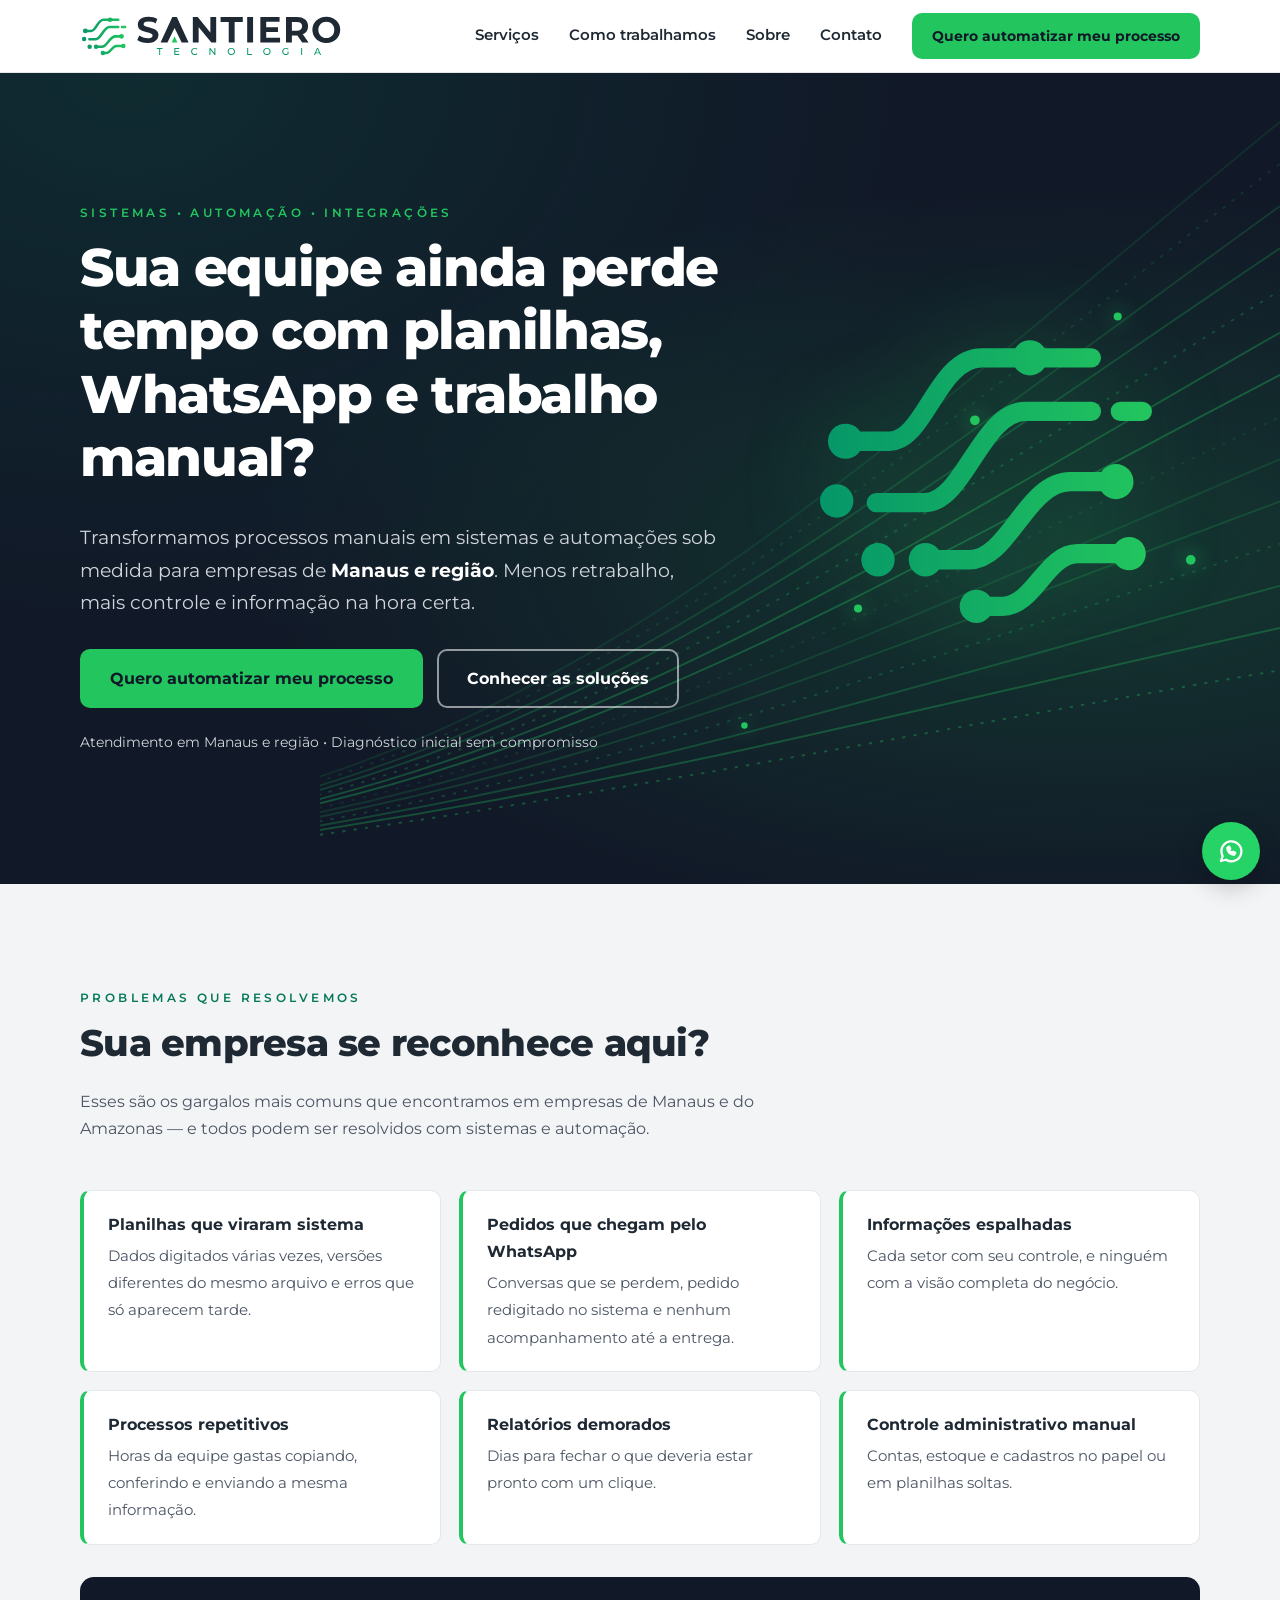
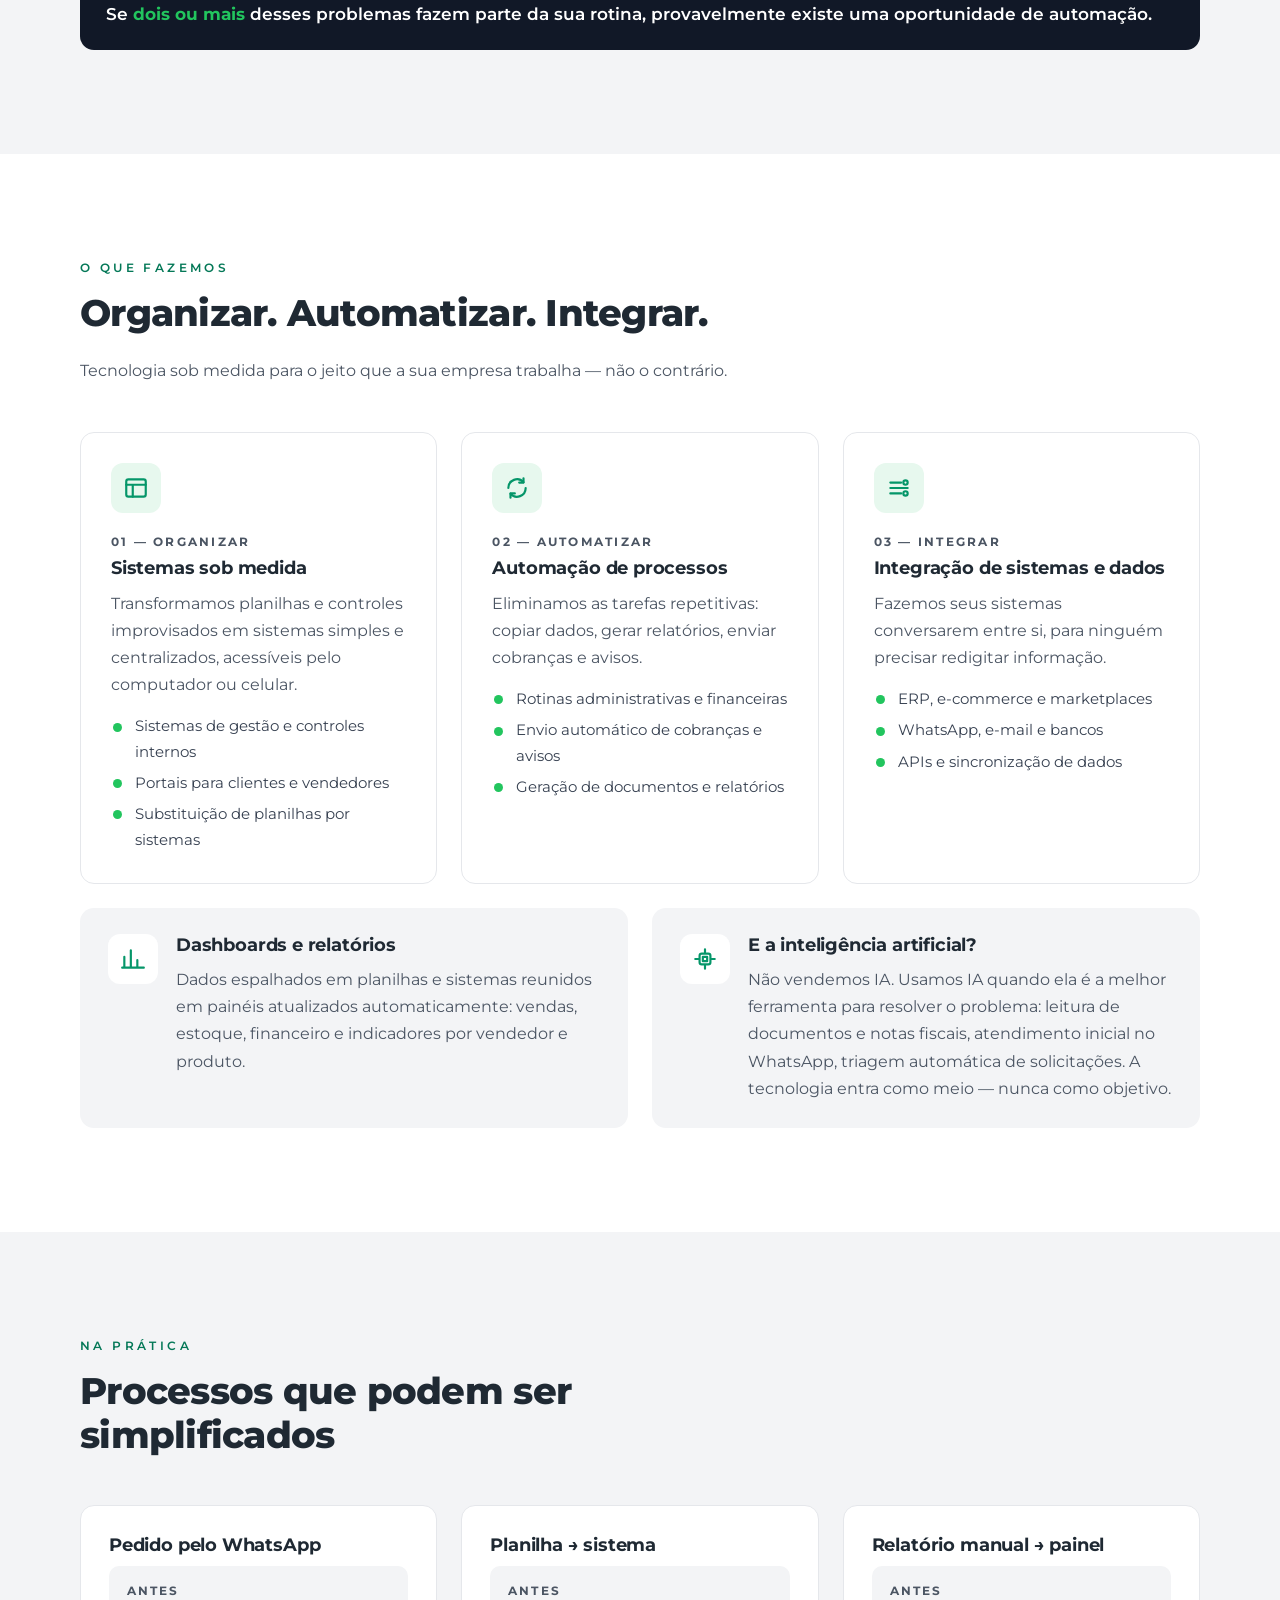
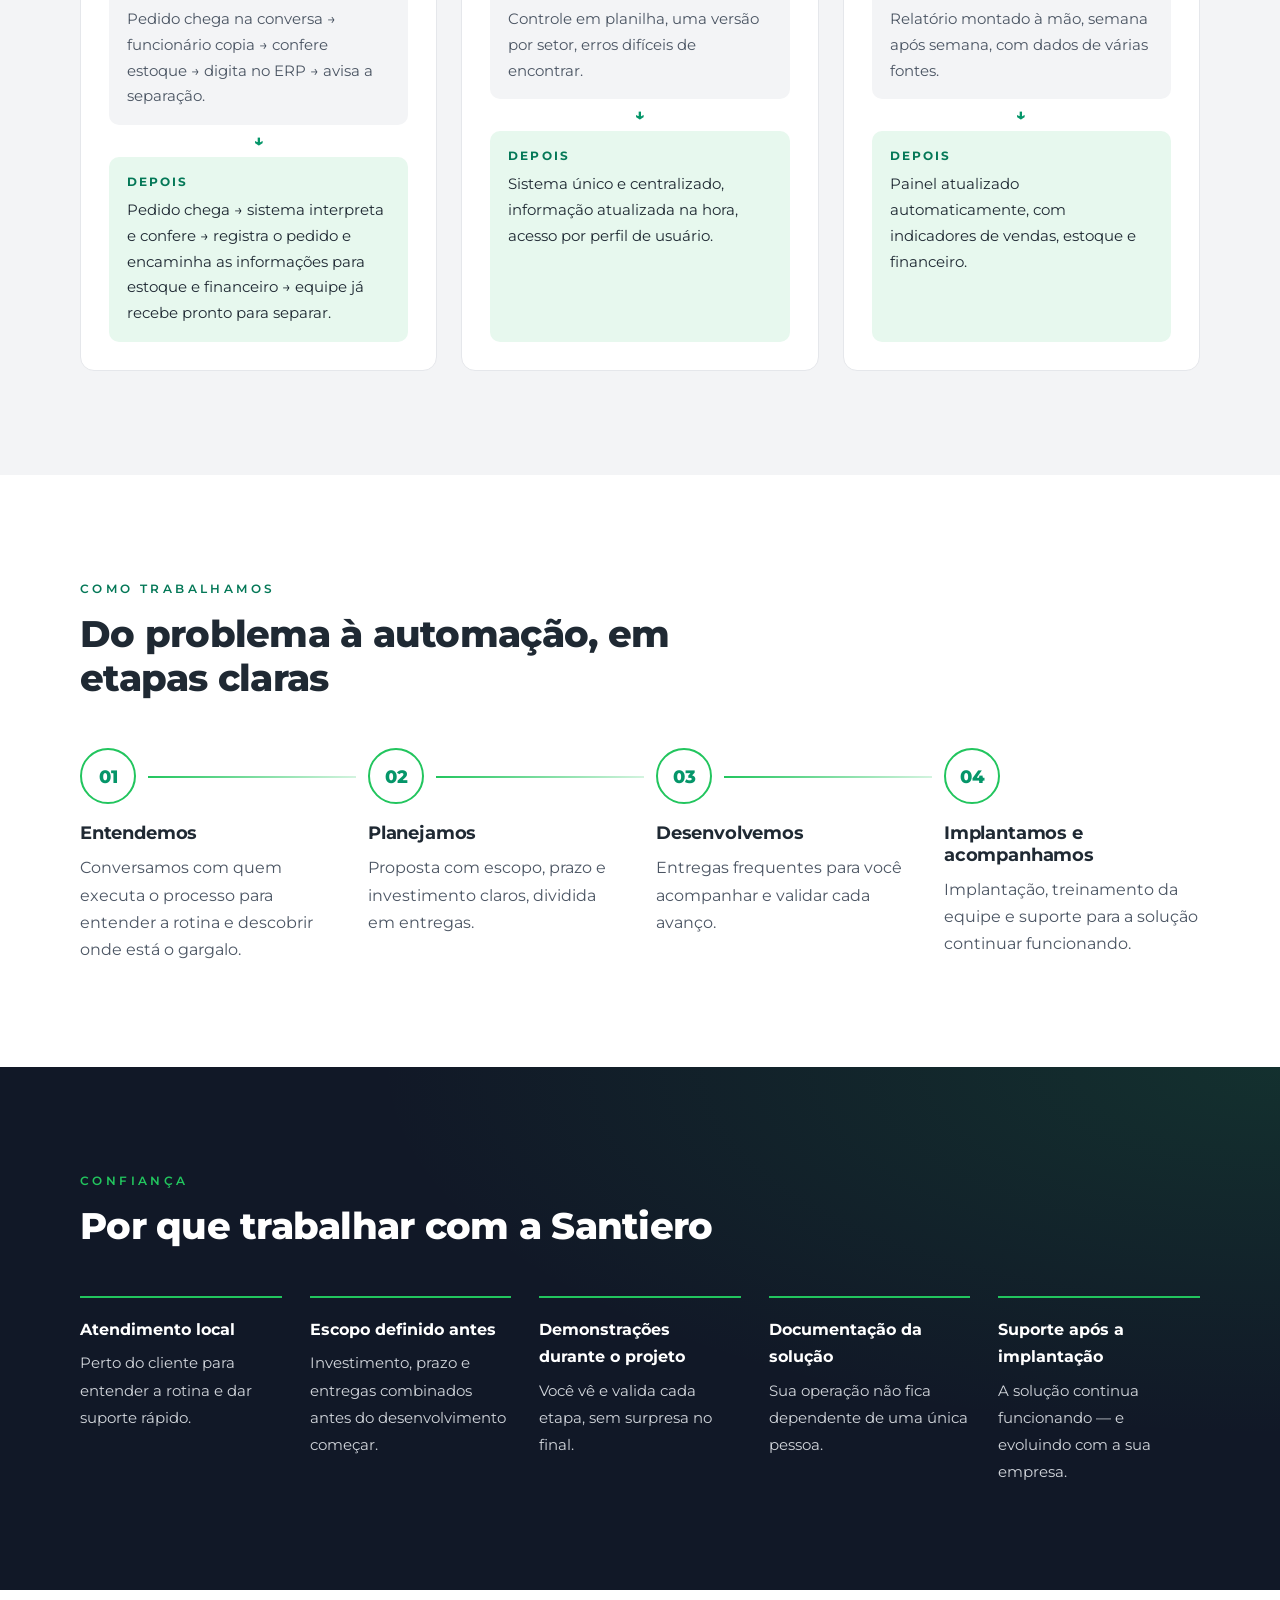
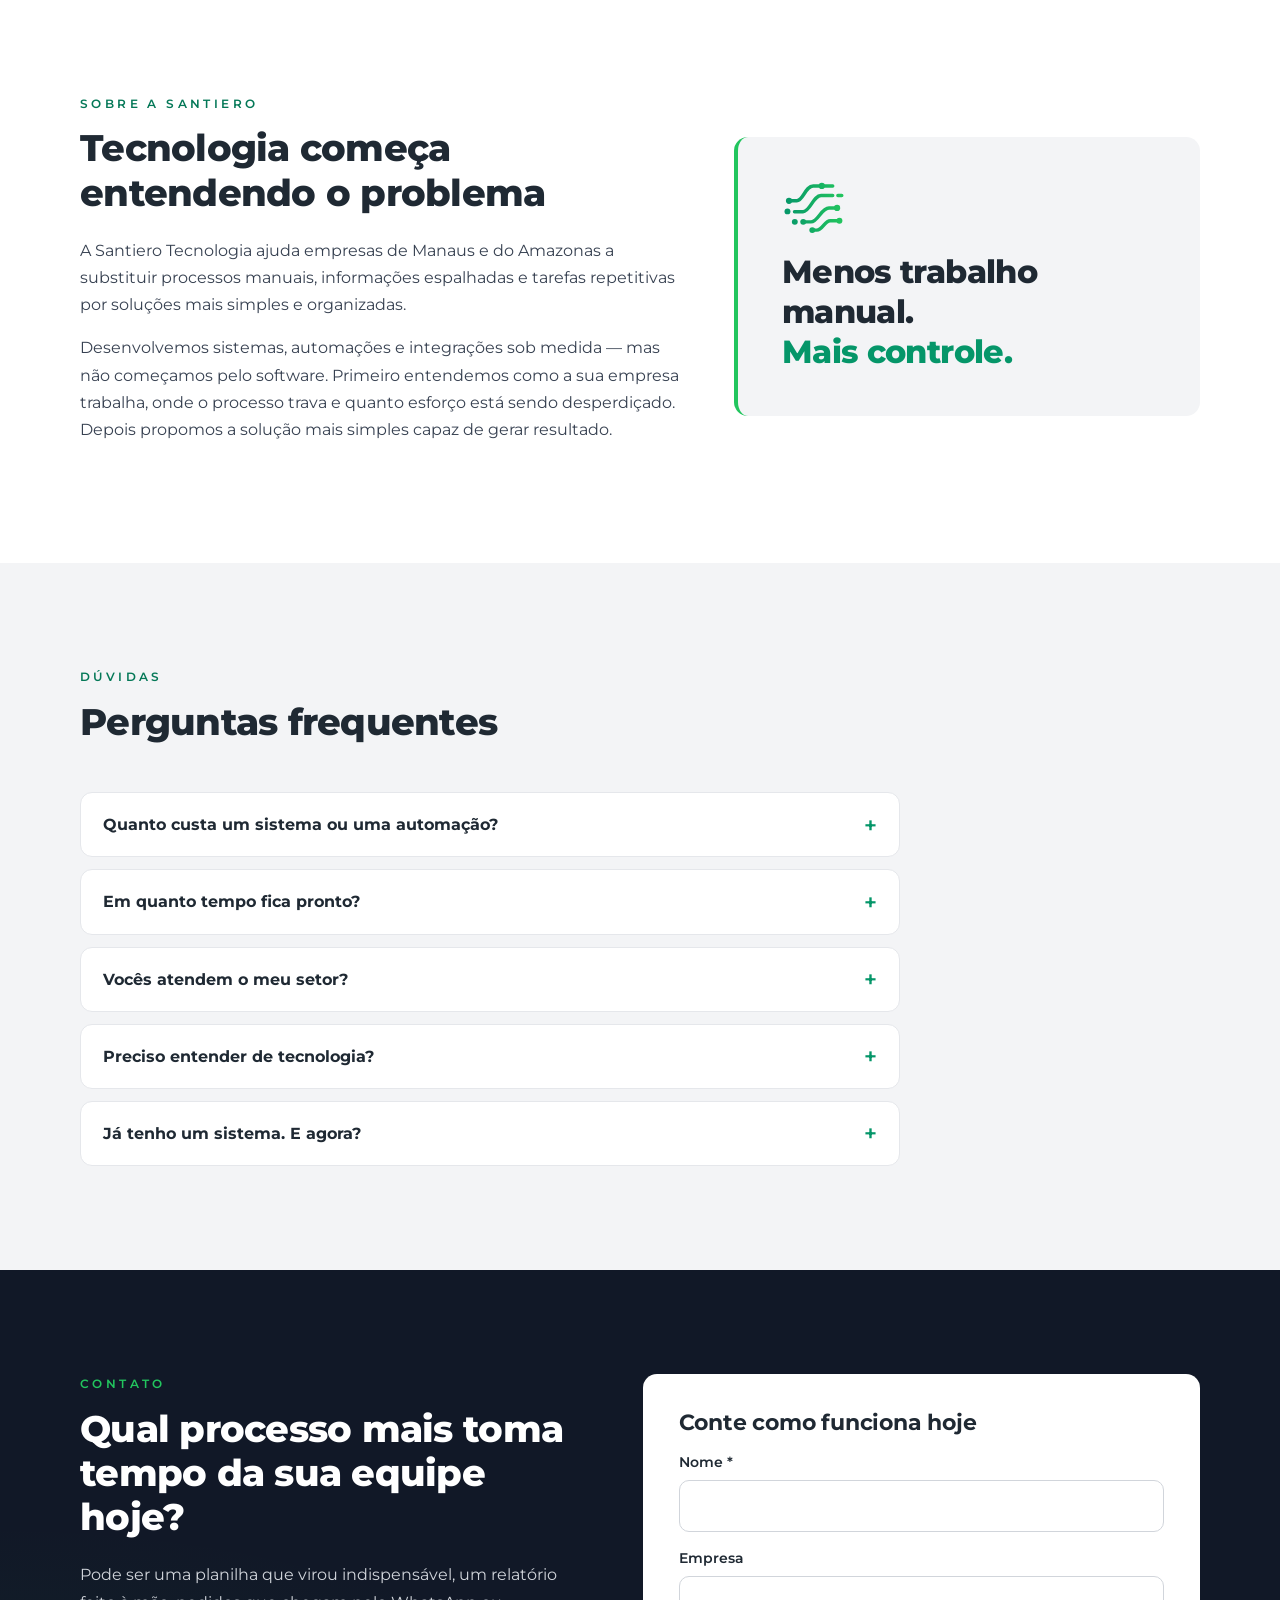
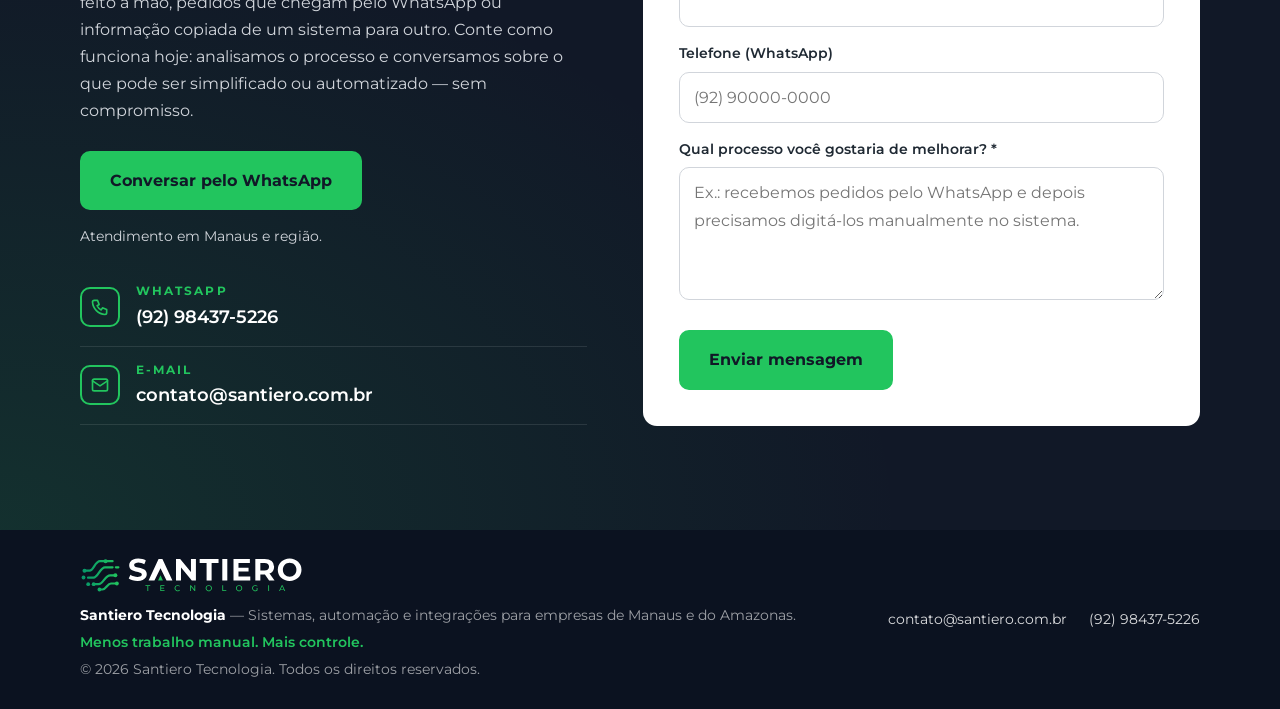
==== commit 8dd9c273: "fix: ajusta copy para promessas mais realistas - H1 foca no tempo perdido pela equipe - Exemplo do W" ====
--- a/index.html
+++ b/index.html
@@ -92,7 +92,7 @@
       {
         "@type": "Question",
         "name": "Em quanto tempo fica pronto?",
-        "acceptedAnswer": { "@type": "Answer", "text": "Os projetos são divididos em entregas frequentes: as primeiras melhorias aparecem já nas primeiras semanas, e o restante evolui por etapas." }
+        "acceptedAnswer": { "@type": "Answer", "text": "Os projetos são divididos em entregas frequentes: dependendo do escopo, as primeiras entregas podem acontecer já nas primeiras semanas, e o restante evolui por etapas." }
       },
       {
         "@type": "Question",
@@ -167,7 +167,7 @@
       <div class="container hero-inner">
         <div class="hero-text">
           <p class="eyebrow">Sistemas • Automação • Integrações</p>
-          <h1>Sua empresa ainda depende de planilhas, WhatsApp e trabalho manual?</h1>
+          <h1>Sua equipe ainda perde tempo com planilhas, WhatsApp e trabalho manual?</h1>
           <p class="lead">
             Transformamos processos manuais em sistemas e automações sob medida para empresas
             de <strong>Manaus e região</strong>. Menos retrabalho, mais controle e informação na hora certa.
@@ -341,7 +341,8 @@
             </div>
             <div class="example-after">
               <span class="example-label">Depois</span>
-              <p>Pedido chega → sistema interpreta e confere → registra estoque e financeiro → equipe já recebe pronto
+              <p>Pedido chega → sistema interpreta e confere → registra o pedido e encaminha as informações para estoque
+                e financeiro → equipe já recebe pronto
                 para separar.</p>
             </div>
           </article>
@@ -395,7 +396,7 @@
             <p>Entregas frequentes para você acompanhar e validar cada avanço.</p>
           </li>
           <li>
-            <h3>Automatizamos</h3>
+            <h3>Implantamos e acompanhamos</h3>
             <p>Implantação, treinamento da equipe e suporte para a solução continuar funcionando.</p>
           </li>
         </ol>
@@ -407,7 +408,7 @@
       <div class="container">
         <header class="section-header">
           <p class="eyebrow">Confiança</p>
-          <h2>Por que empresas escolhem a Santiero</h2>
+          <h2>Por que trabalhar com a Santiero</h2>
         </header>
 
         <ul class="trust-list">
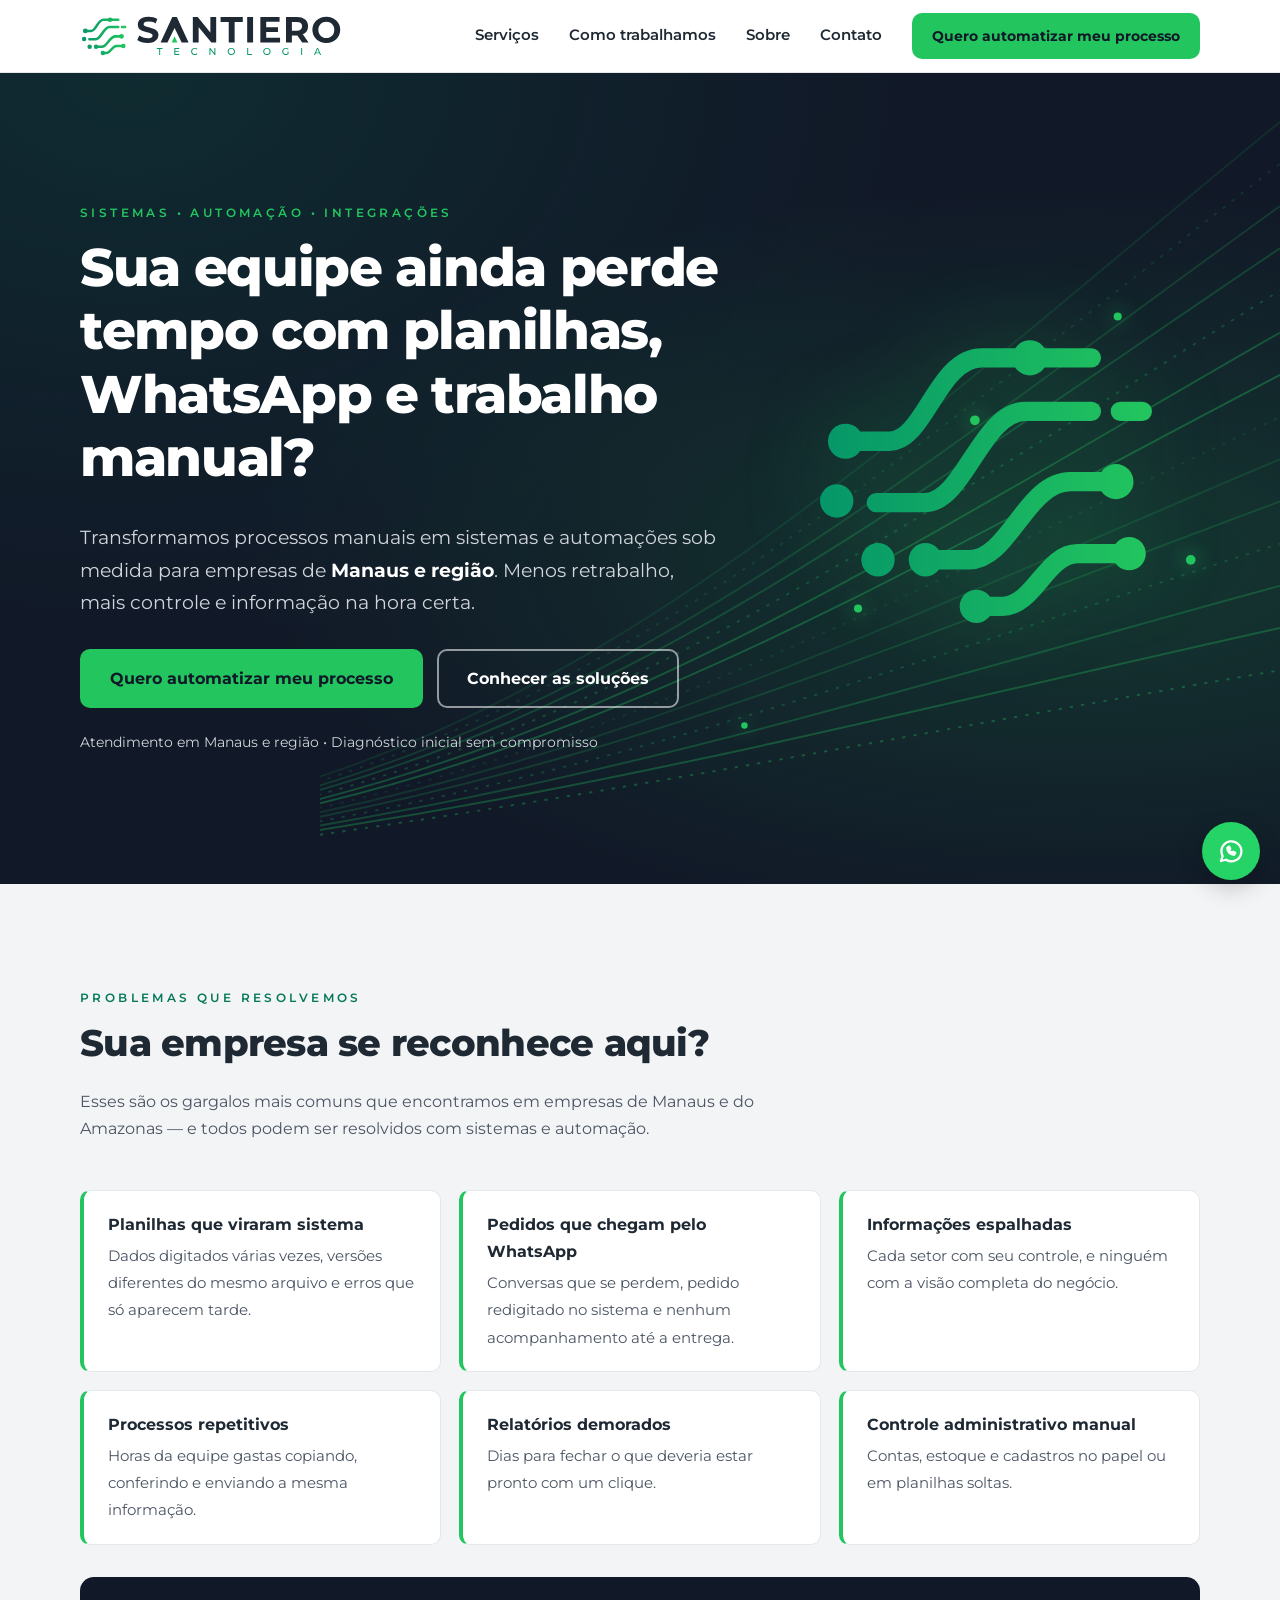
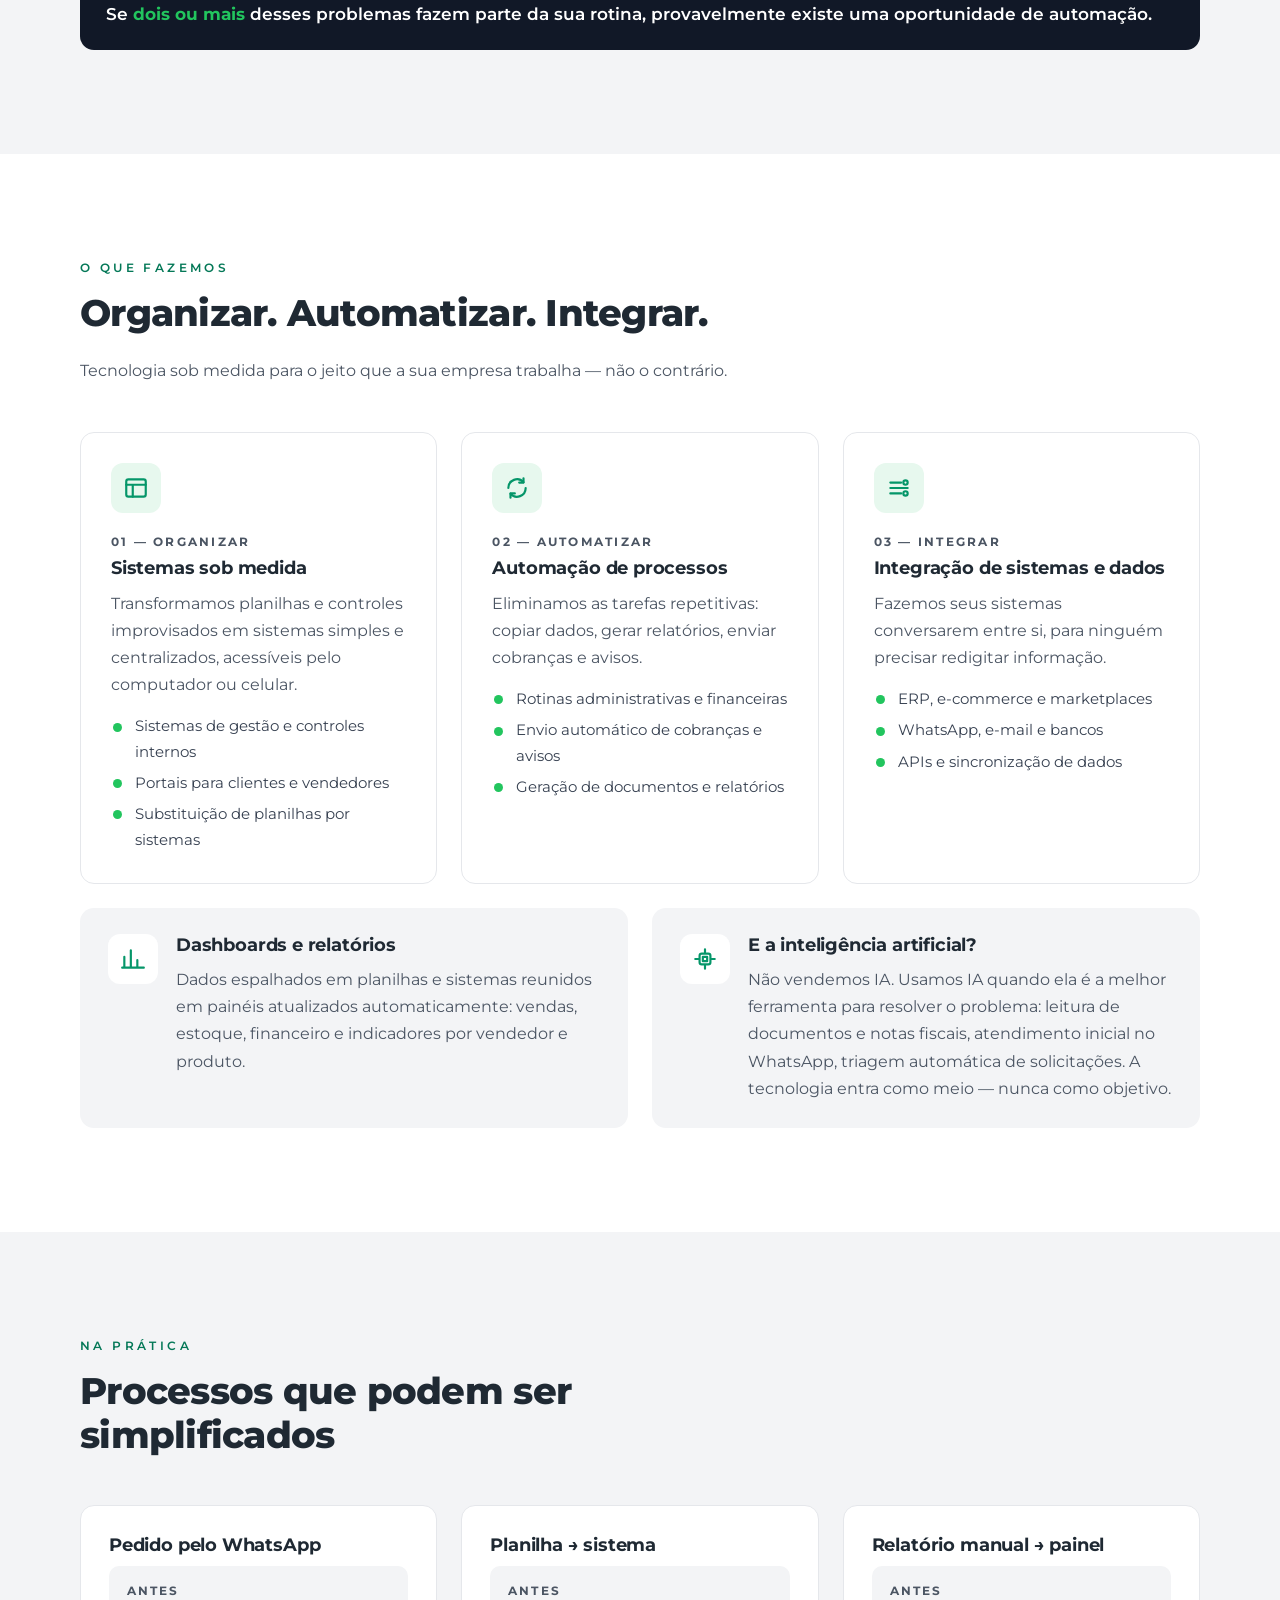
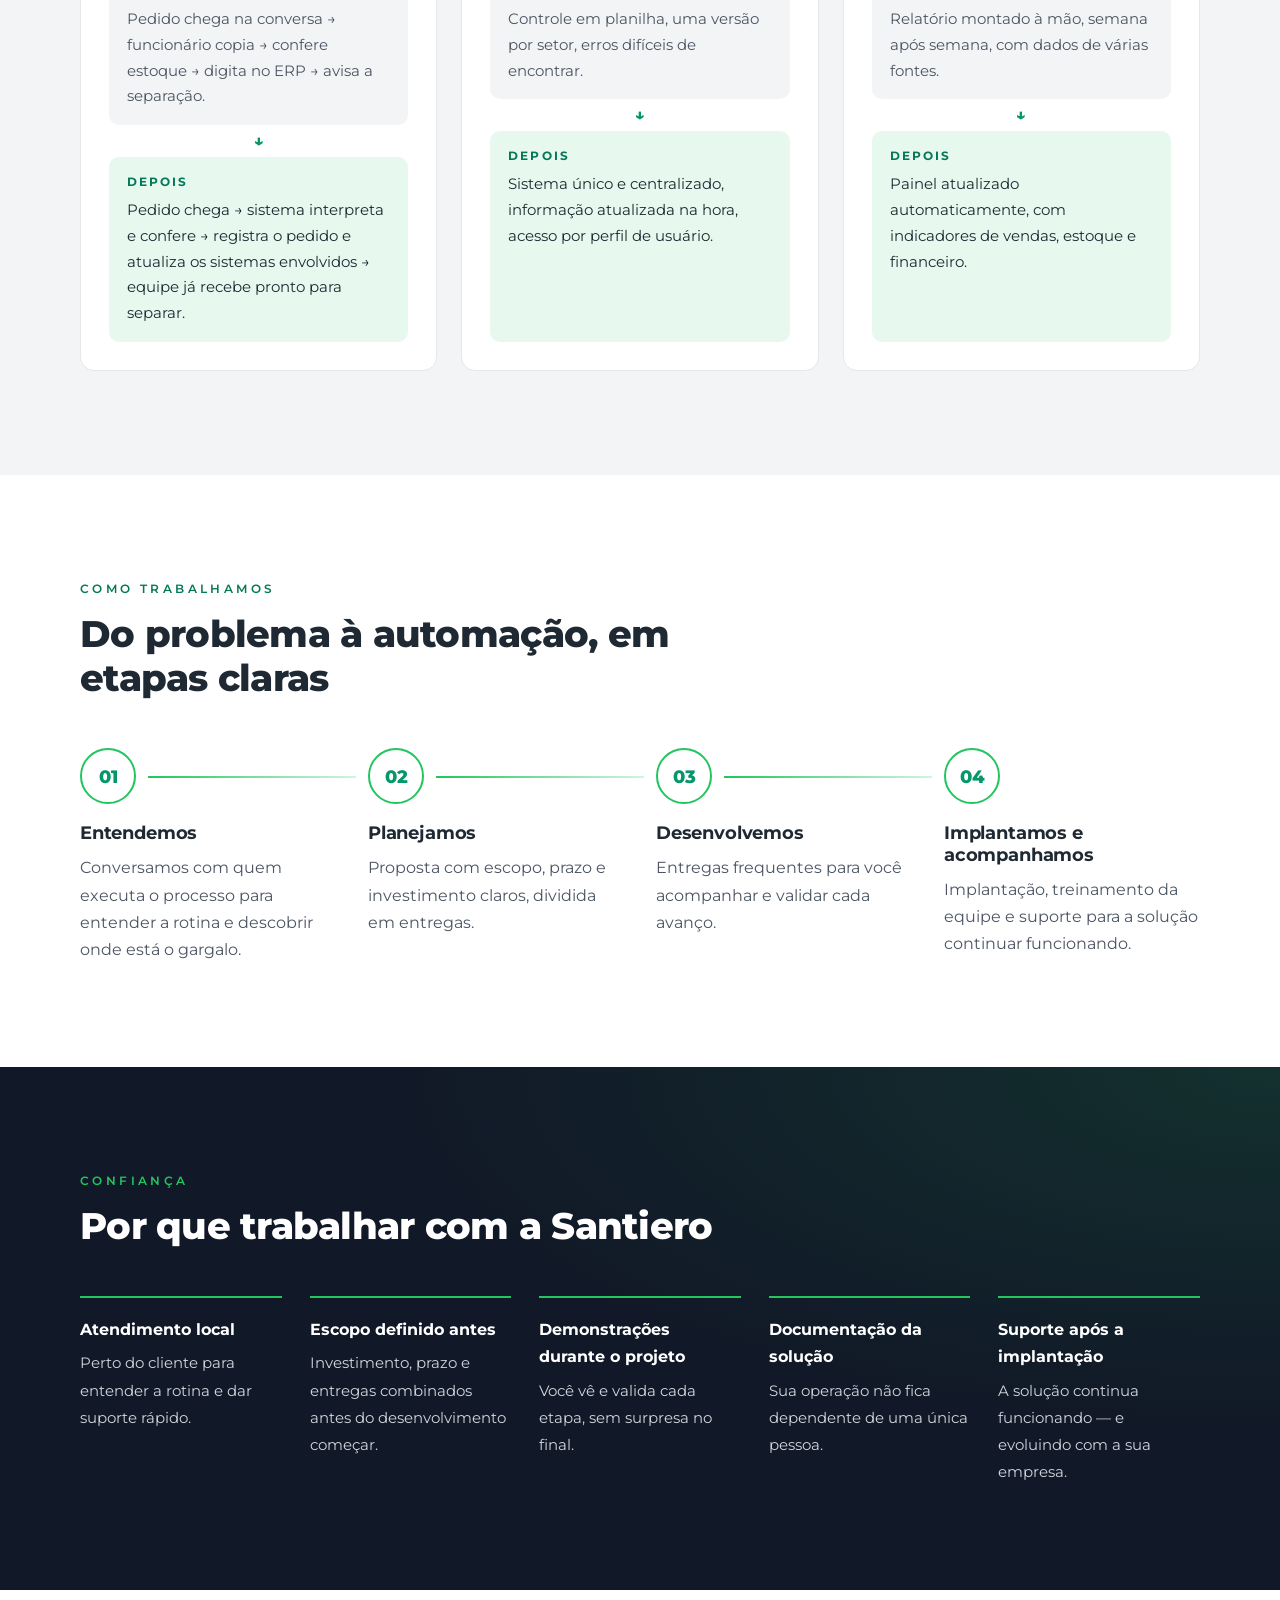
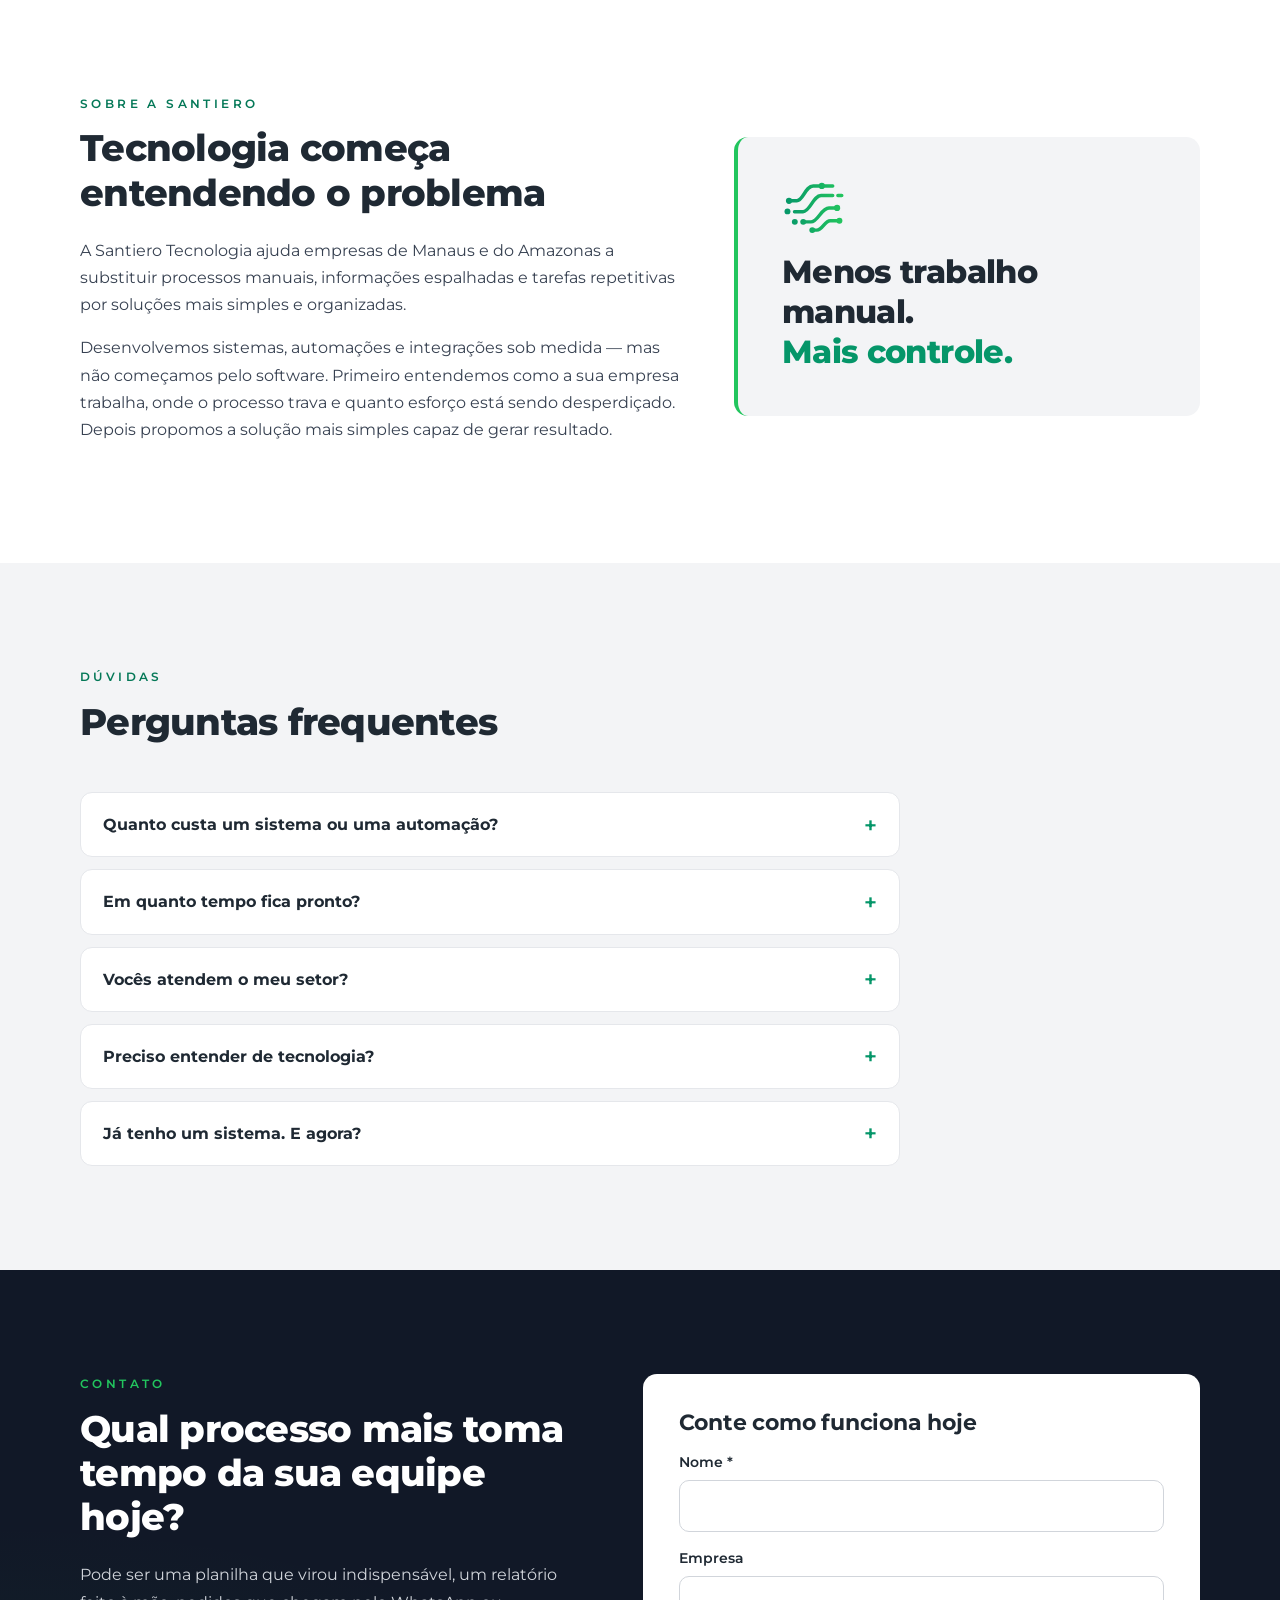
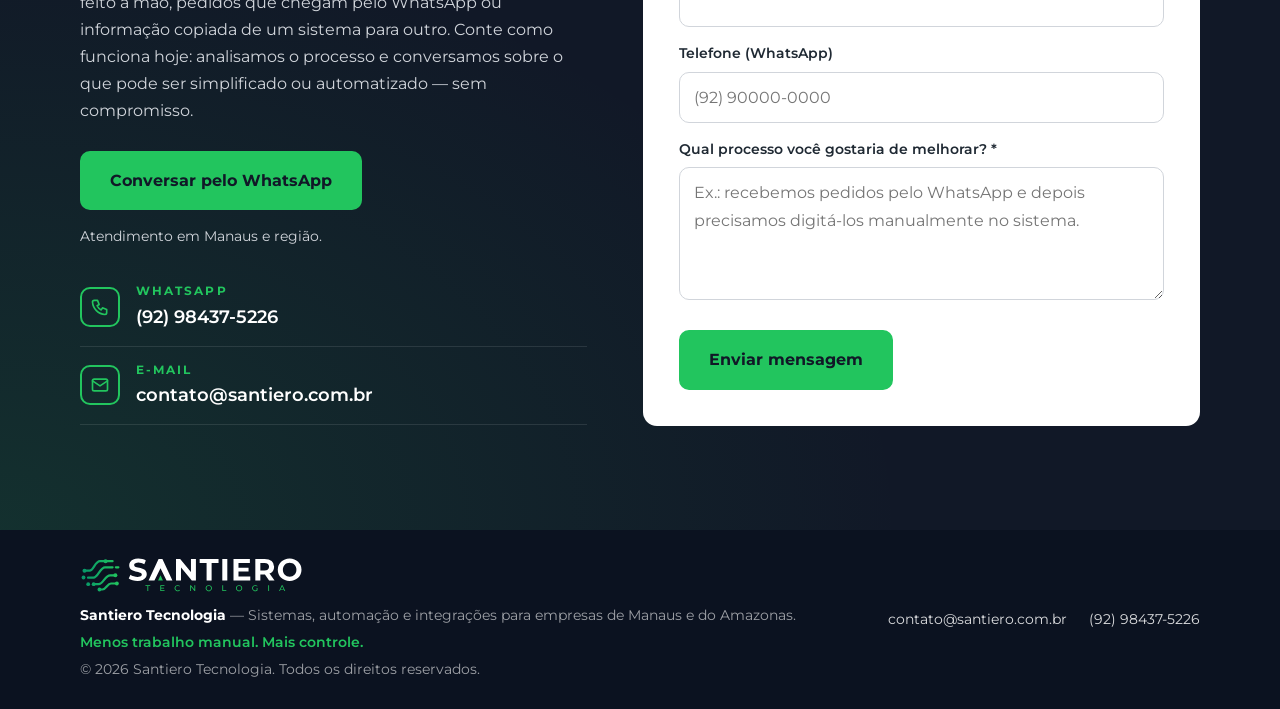
==== commit a49431b9: "fix: alinha resposta do FAQ e simplifica exemplo do WhatsApp - Resposta visível do FAQ de prazo igua" ====
--- a/index.html
+++ b/index.html
@@ -341,9 +341,8 @@
             </div>
             <div class="example-after">
               <span class="example-label">Depois</span>
-              <p>Pedido chega → sistema interpreta e confere → registra o pedido e encaminha as informações para estoque
-                e financeiro → equipe já recebe pronto
-                para separar.</p>
+              <p>Pedido chega → sistema interpreta e confere → registra o pedido e atualiza os sistemas envolvidos
+                → equipe já recebe pronto para separar.</p>
             </div>
           </article>
 
@@ -465,8 +464,8 @@
           </details>
           <details>
             <summary>Em quanto tempo fica pronto?</summary>
-            <p>Os projetos são divididos em entregas frequentes: as primeiras melhorias aparecem já nas primeiras
-              semanas, e o restante evolui por etapas.</p>
+            <p>Os projetos são divididos em entregas frequentes: dependendo do escopo, as primeiras entregas podem
+              acontecer já nas primeiras semanas, e o restante evolui por etapas.</p>
           </details>
           <details>
             <summary>Vocês atendem o meu setor?</summary>
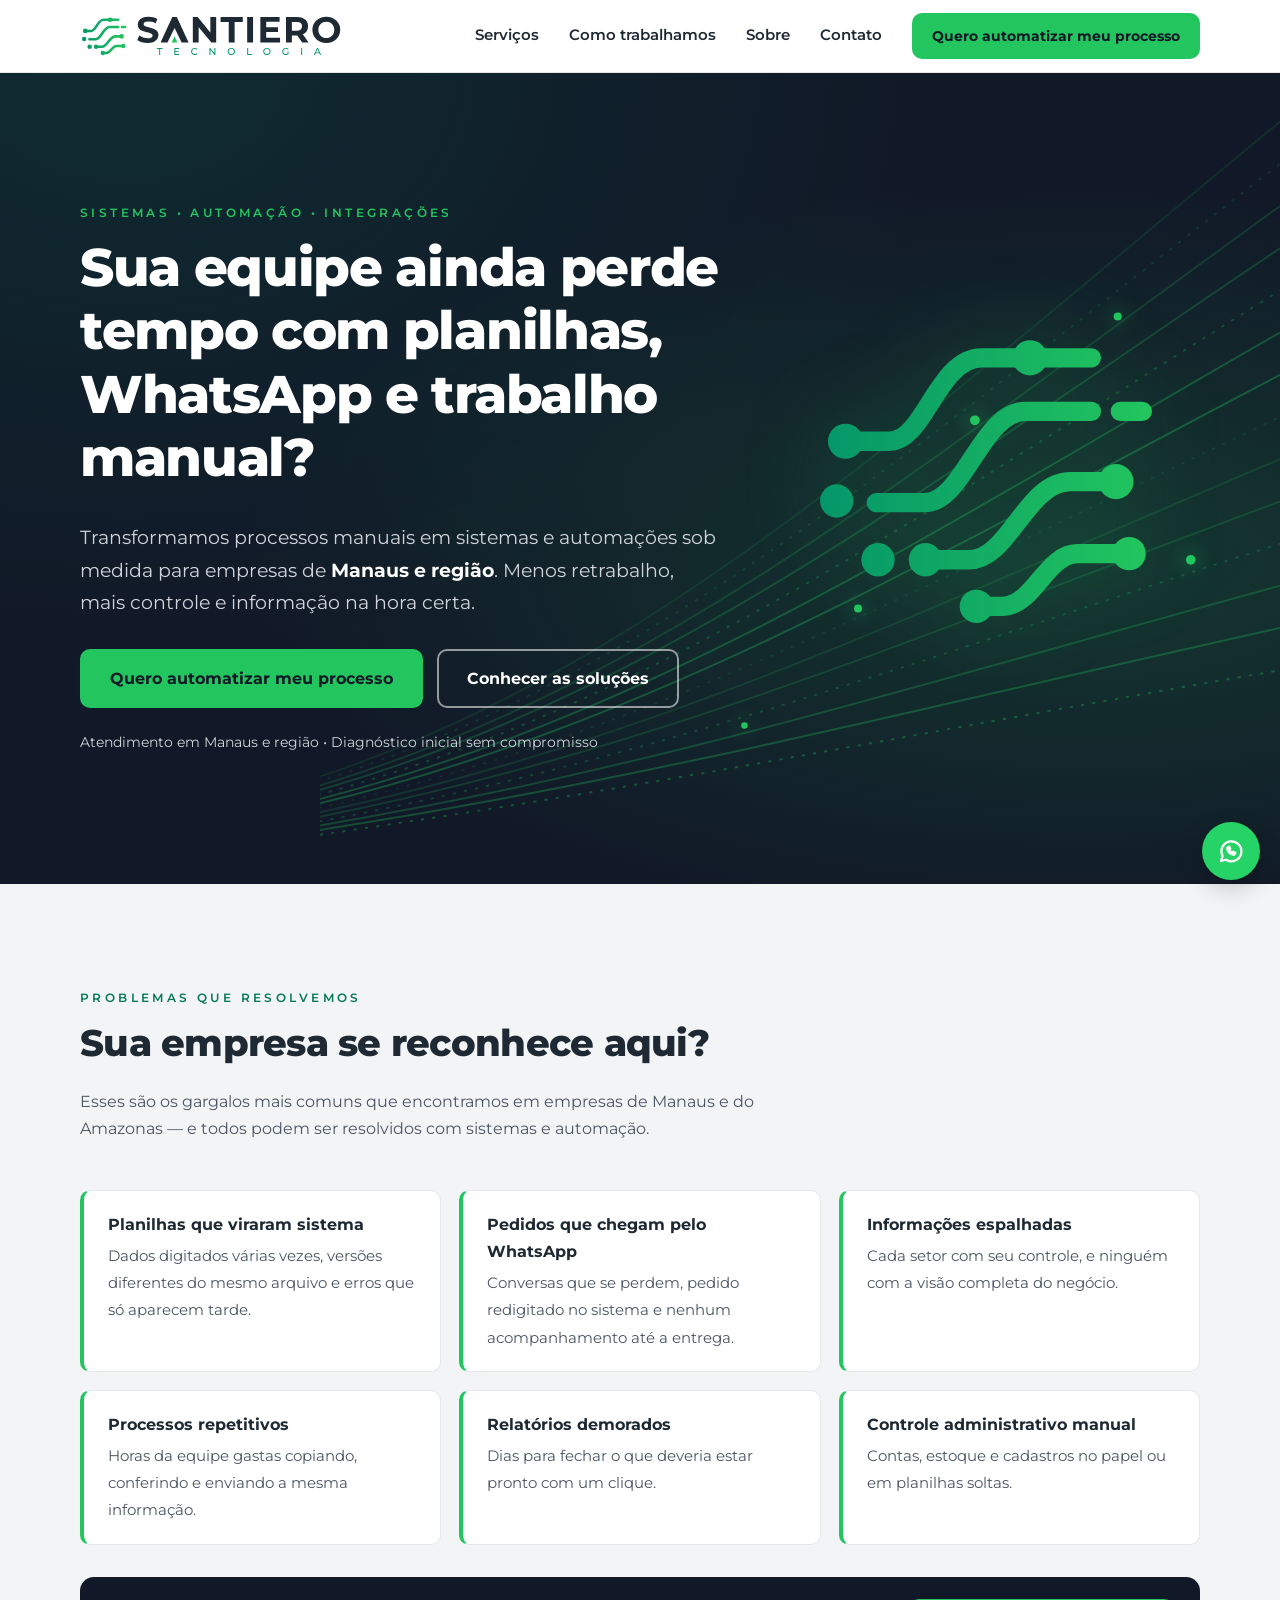
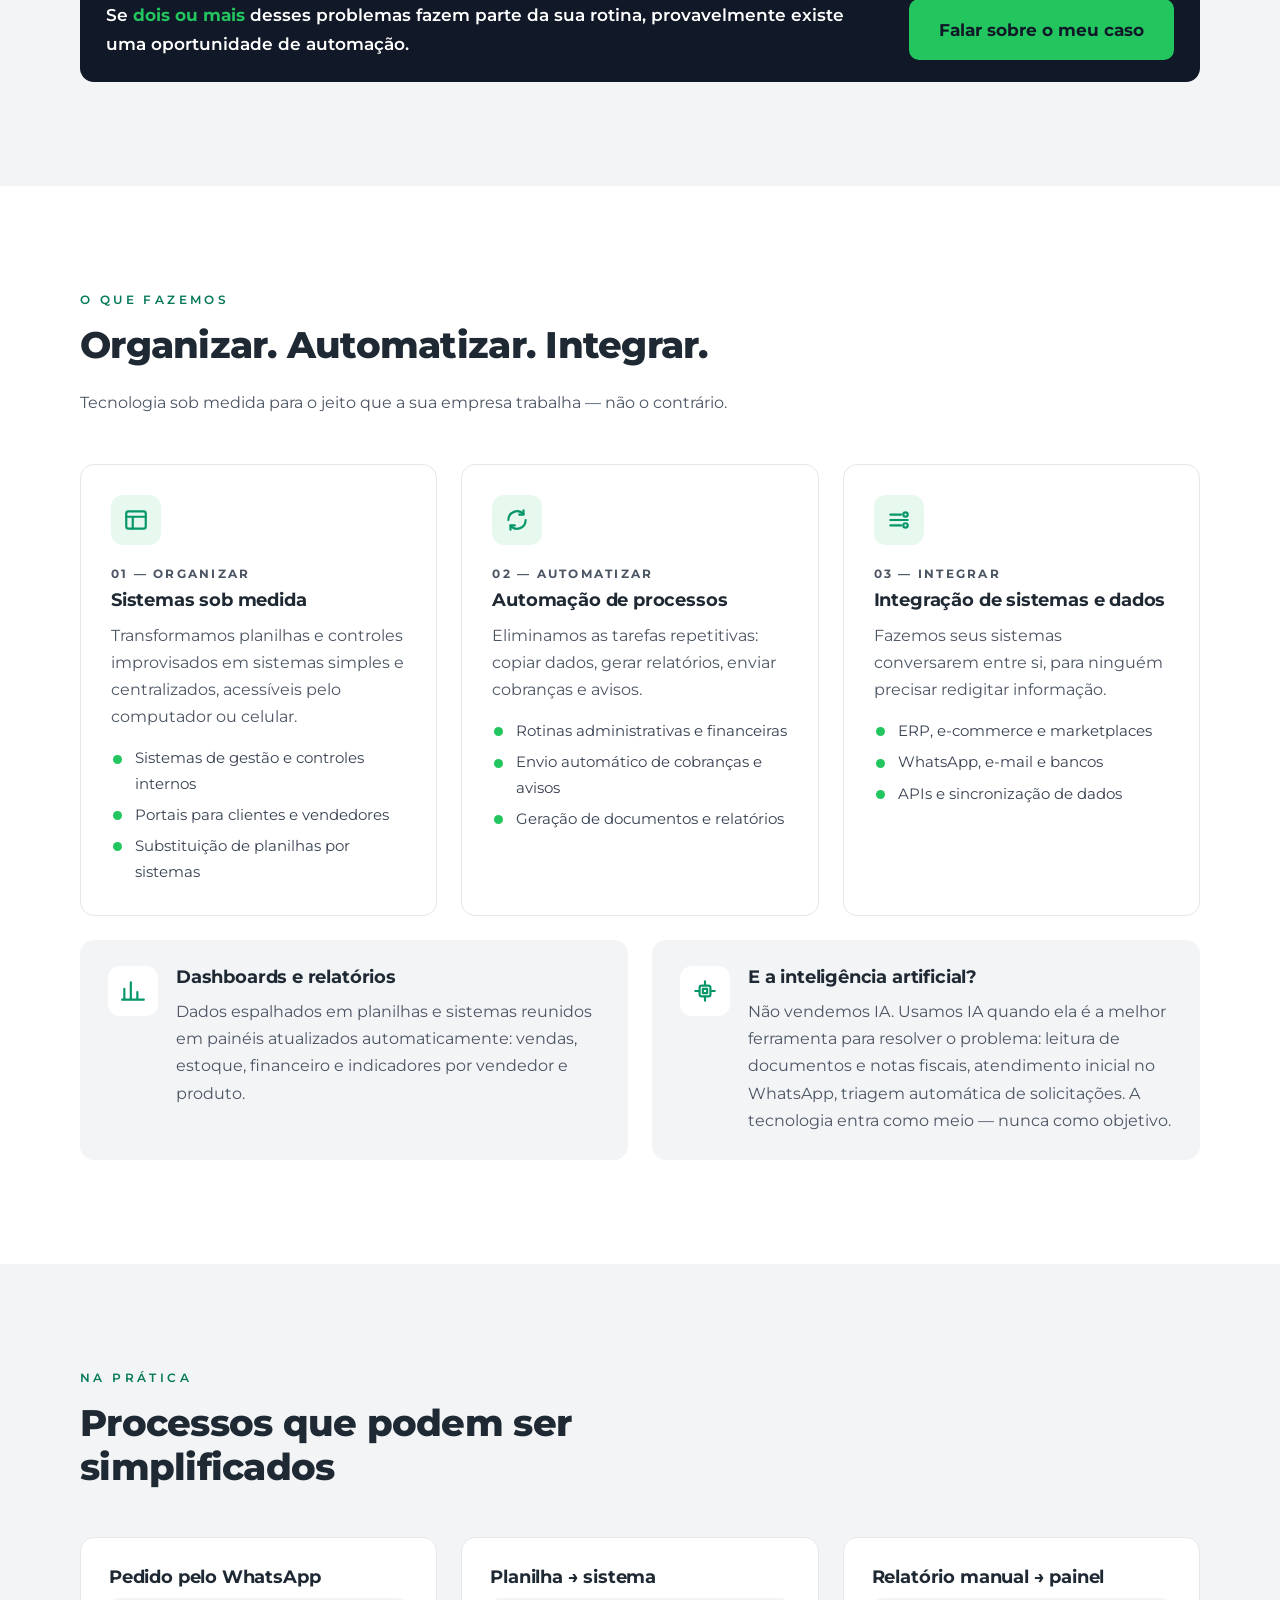
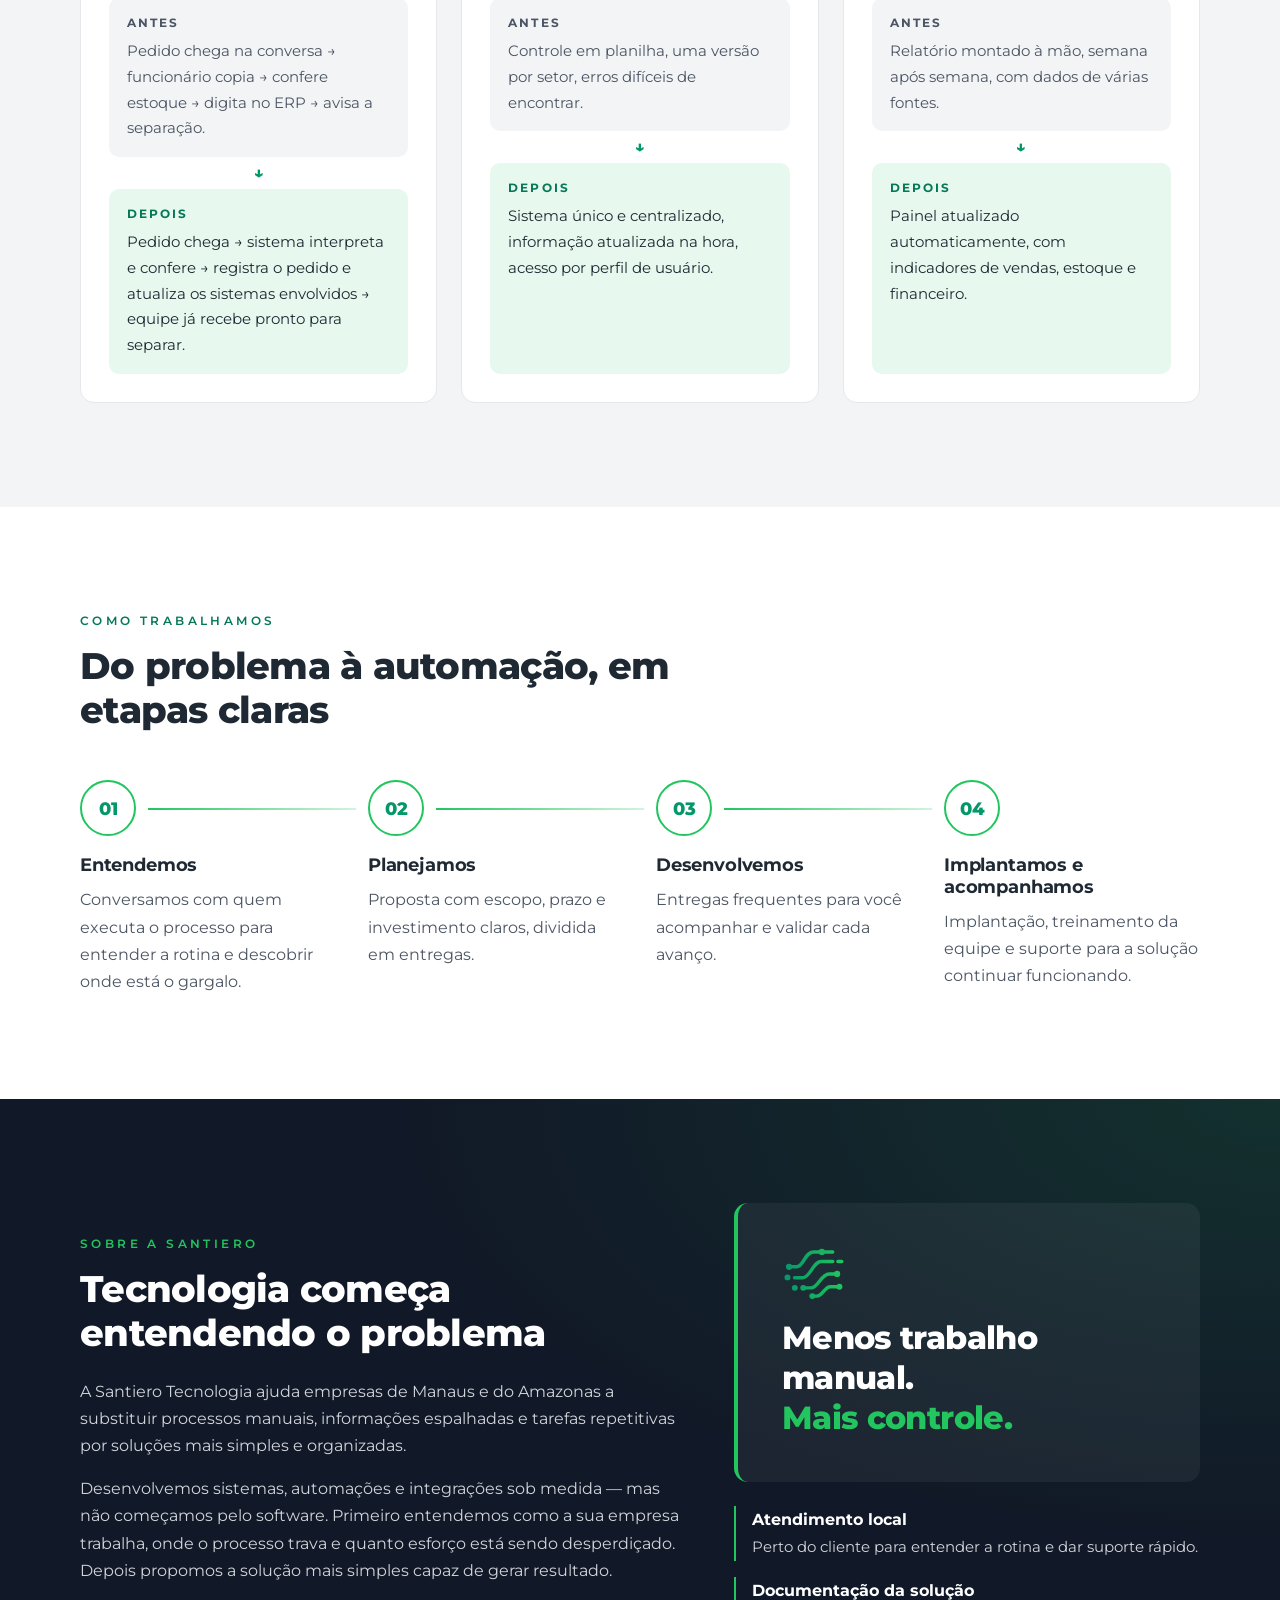
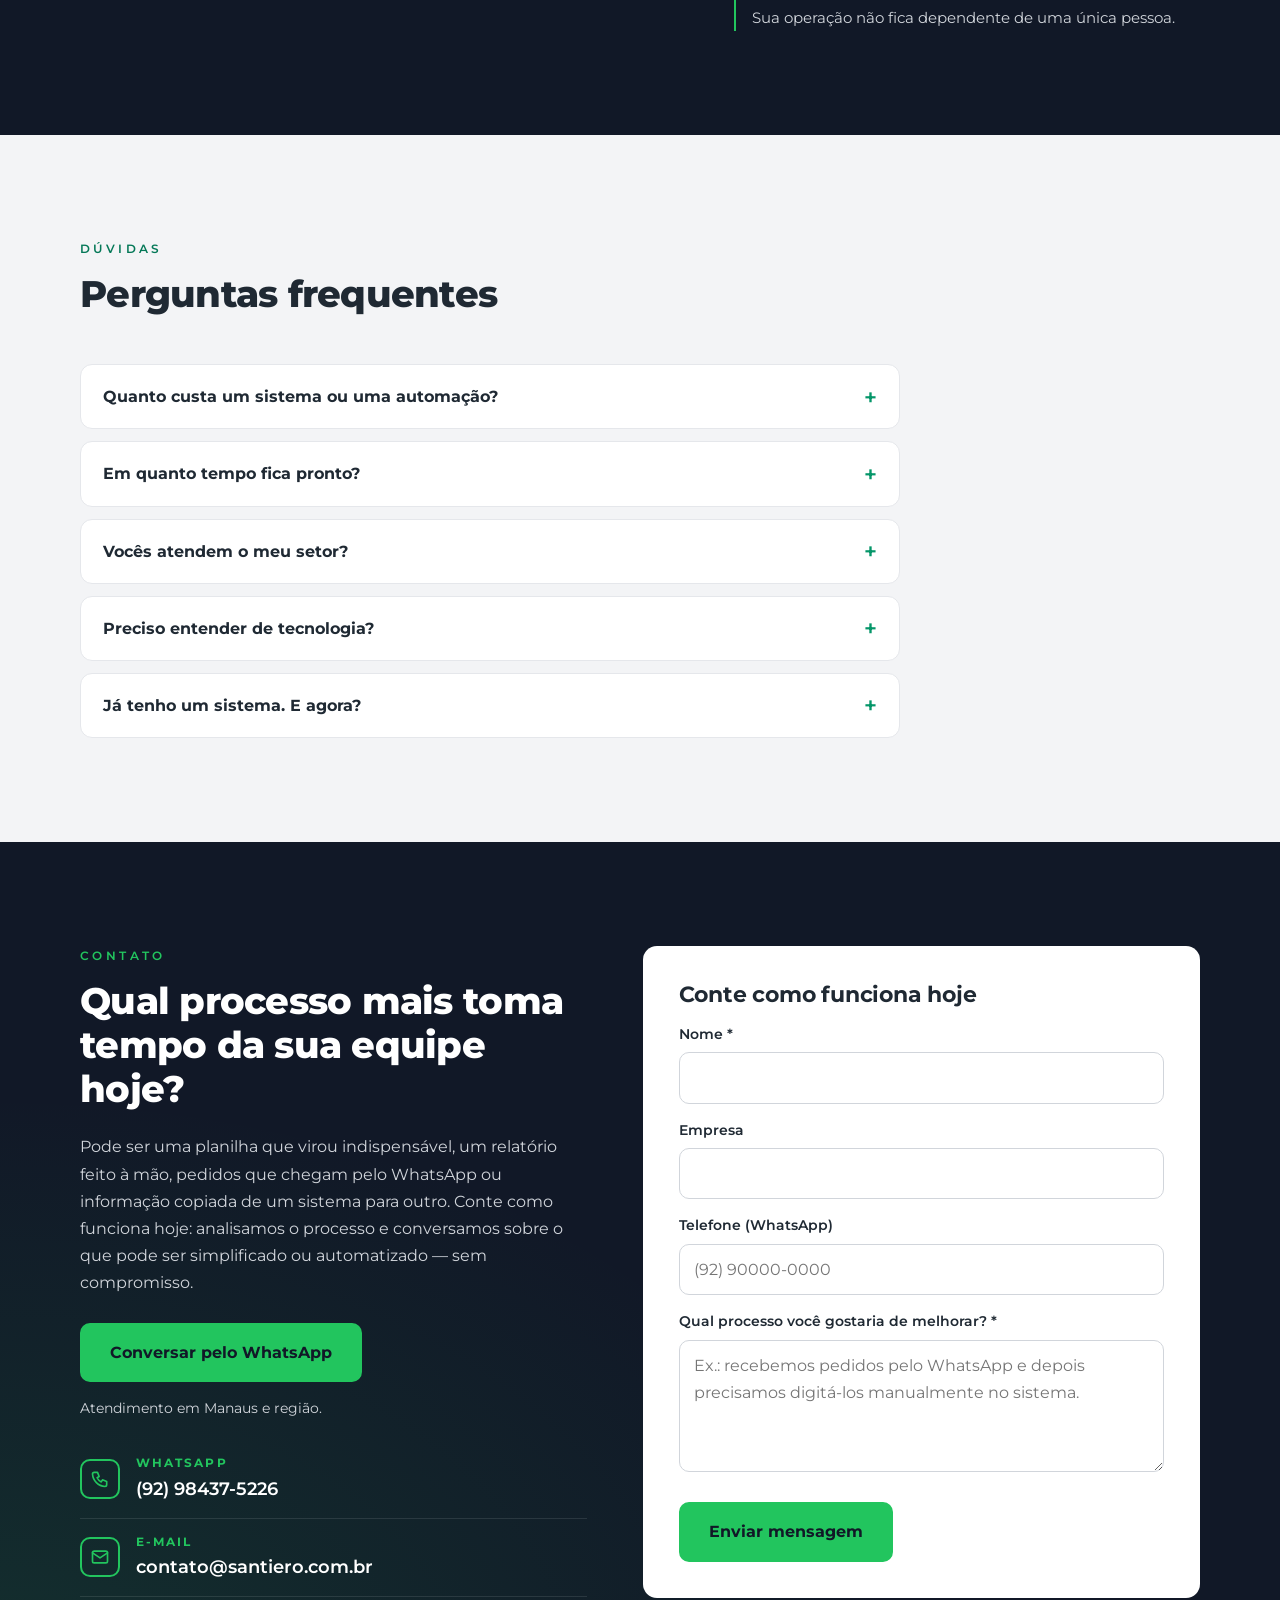
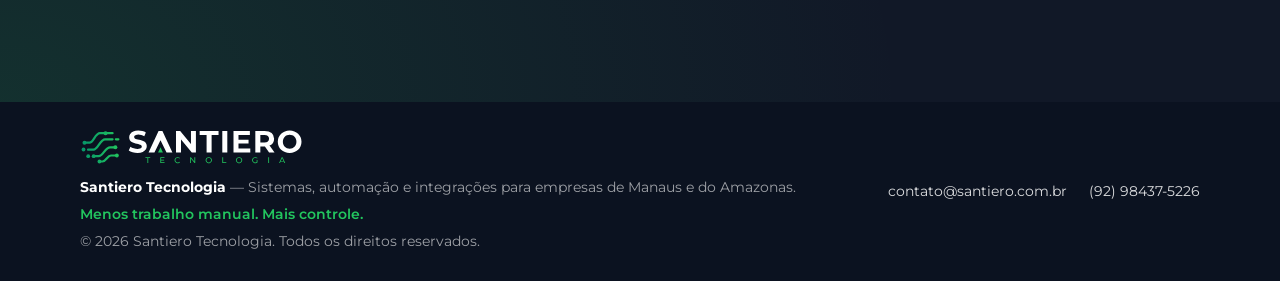
==== commit 94f1408e: "tyle: melhora a experiência no celular, une "Confiança" ao Sobre e adiciona CTA em Problemas - Espaç" ====
--- a/index.html
+++ b/index.html
@@ -8,7 +8,7 @@
   <!-- SEO básico -->
   <title>Santiero Tecnologia | Desenvolvimento de Sistemas e Automação em Manaus</title>
   <meta name="description"
-    content="Sistemas, automação e integrações sob medida para empresas de Manaus e do Amazonas. Menos planilhas e trabalho manual, mais controle. Diagnóstico sem compromisso.">
+    content="Sistemas, automação e integrações sob medida para empresas de Manaus e do Amazonas. Menos trabalho manual, mais controle. Diagnóstico inicial sem compromisso.">
   <link rel="canonical" href="https://santiero.com.br/">
   <meta name="robots" content="index, follow">
   <meta name="theme-color" content="#111827">
@@ -19,12 +19,21 @@
   <meta property="og:site_name" content="Santiero Tecnologia">
   <meta property="og:title" content="Santiero Tecnologia | Desenvolvimento de Sistemas e Automação em Manaus">
   <meta property="og:description"
-    content="Sistemas, automação e integrações sob medida para empresas de Manaus e do Amazonas. Menos planilhas e trabalho manual, mais controle.">
+    content="Sistemas, automação e integrações sob medida para empresas de Manaus e do Amazonas. Menos trabalho manual, mais controle. Diagnóstico inicial sem compromisso.">
   <meta property="og:url" content="https://santiero.com.br/">
   <meta property="og:image" content="https://santiero.com.br/assets/img/og-image.png">
   <meta property="og:image:width" content="1200">
   <meta property="og:image:height" content="630">
+  <meta property="og:image:type" content="image/png">
+  <meta property="og:image:alt" content="Santiero Tecnologia — sistemas e automação de processos para empresas em Manaus e região">
+
+  <!-- Twitter / X (mesmos textos do Open Graph) -->
   <meta name="twitter:card" content="summary_large_image">
+  <meta name="twitter:title" content="Santiero Tecnologia | Desenvolvimento de Sistemas e Automação em Manaus">
+  <meta name="twitter:description"
+    content="Sistemas, automação e integrações sob medida para empresas de Manaus e do Amazonas. Menos trabalho manual, mais controle. Diagnóstico inicial sem compromisso.">
+  <meta name="twitter:image" content="https://santiero.com.br/assets/img/og-image.png">
+  <meta name="twitter:image:alt" content="Santiero Tecnologia — sistemas e automação de processos para empresas em Manaus e região">
 
   <link rel="icon" href="/assets/img/logo-mark.svg" type="image/svg+xml">
   <link rel="apple-touch-icon" href="/assets/img/apple-touch-icon.png">
@@ -45,7 +54,7 @@
     "url": "https://santiero.com.br/",
     "logo": "https://santiero.com.br/assets/img/logo.png",
     "image": "https://santiero.com.br/assets/img/og-image.png",
-    "description": "Sistemas, automação e integrações sob medida para empresas de Manaus e do Amazonas.",
+    "description": "Sistemas, automação e integrações sob medida para empresas de Manaus e do Amazonas. Menos trabalho manual, mais controle.",
     "slogan": "Menos trabalho manual. Mais controle.",
     "telephone": "+55-92-98437-5226",
     "email": "contato@santiero.com.br",
@@ -71,10 +80,10 @@
       "@type": "OfferCatalog",
       "name": "Serviços",
       "itemListElement": [
-        { "@type": "Offer", "itemOffered": { "@type": "Service", "name": "Sistemas sob medida" } },
-        { "@type": "Offer", "itemOffered": { "@type": "Service", "name": "Automação de processos" } },
-        { "@type": "Offer", "itemOffered": { "@type": "Service", "name": "Integração de sistemas e dados" } },
-        { "@type": "Offer", "itemOffered": { "@type": "Service", "name": "Dashboards e relatórios" } }
+        { "@type": "Offer", "itemOffered": { "@type": "Service", "name": "Sistemas sob medida", "description": "Transformamos planilhas e controles improvisados em sistemas simples e centralizados, acessíveis pelo computador ou celular.", "areaServed": "Manaus e Amazonas" } },
+        { "@type": "Offer", "itemOffered": { "@type": "Service", "name": "Automação de processos", "description": "Eliminamos as tarefas repetitivas: copiar dados, gerar relatórios, enviar cobranças e avisos.", "areaServed": "Manaus e Amazonas" } },
+        { "@type": "Offer", "itemOffered": { "@type": "Service", "name": "Integração de sistemas e dados", "description": "Fazemos seus sistemas conversarem entre si, para ninguém precisar redigitar informação.", "areaServed": "Manaus e Amazonas" } },
+        { "@type": "Offer", "itemOffered": { "@type": "Service", "name": "Dashboards e relatórios", "description": "Dados espalhados em planilhas e sistemas reunidos em painéis atualizados automaticamente.", "areaServed": "Manaus e Amazonas" } }
       ]
     }
   }
@@ -221,10 +230,14 @@
           </li>
         </ul>
 
-        <p class="callout">
-          Se <strong>dois ou mais</strong> desses problemas fazem parte da sua rotina, provavelmente existe uma
-          oportunidade de automação.
-        </p>
+        <div class="callout">
+          <p>
+            Se <strong>dois ou mais</strong> desses problemas fazem parte da sua rotina, provavelmente existe uma
+            oportunidade de automação.
+          </p>
+          <a href="https://wa.me/5592984375226?text=Ol%C3%A1!%20Identifiquei%20alguns%20desses%20problemas%20na%20minha%20empresa.%20Vim%20pelo%20site%20da%20Santiero."
+            class="btn" target="_blank" rel="noopener">Falar sobre o meu caso</a>
+        </div>
       </div>
     </section>
 
@@ -332,7 +345,7 @@
           <h2>Processos que podem ser simplificados</h2>
         </header>
 
-        <div class="grid grid-3">
+        <div class="grid grid-3 carousel" tabindex="0" role="region" aria-label="Exemplos de processos simplificados">
           <article class="example">
             <h3>Pedido pelo WhatsApp</h3>
             <div class="example-before">
@@ -402,31 +415,8 @@
       </div>
     </section>
 
-    <!-- POR QUE A SANTIERO -->
-    <section id="por-que" class="section trust">
-      <div class="container">
-        <header class="section-header">
-          <p class="eyebrow">Confiança</p>
-          <h2>Por que trabalhar com a Santiero</h2>
-        </header>
-
-        <ul class="trust-list">
-          <li><strong>Atendimento local</strong><span>Perto do cliente para entender a rotina e dar suporte
-              rápido.</span></li>
-          <li><strong>Escopo definido antes</strong><span>Investimento, prazo e entregas combinados antes do
-              desenvolvimento começar.</span></li>
-          <li><strong>Demonstrações durante o projeto</strong><span>Você vê e valida cada etapa, sem surpresa no
-              final.</span></li>
-          <li><strong>Documentação da solução</strong><span>Sua operação não fica dependente de uma única pessoa.</span>
-          </li>
-          <li><strong>Suporte após a implantação</strong><span>A solução continua funcionando — e evoluindo com a sua
-              empresa.</span></li>
-        </ul>
-      </div>
-    </section>
-
     <!-- SOBRE -->
-    <section id="sobre" class="section">
+    <section id="sobre" class="section section-dark">
       <div class="container about">
         <div>
           <p class="eyebrow">Sobre a Santiero</p>
@@ -441,9 +431,15 @@
             esforço está sendo desperdiçado. Depois propomos a solução mais simples capaz de gerar resultado.
           </p>
         </div>
-        <div class="signature">
-          <img src="/assets/img/logo-mark.svg" alt="" width="82" height="68">
-          <p>Menos trabalho manual. <span>Mais controle.</span></p>
+        <div class="about-side">
+          <div class="signature">
+            <img src="/assets/img/logo-mark.svg" alt="" width="82" height="68">
+            <p>Menos trabalho manual. <span>Mais controle.</span></p>
+          </div>
+          <ul class="about-points">
+            <li><strong>Atendimento local</strong><span>Perto do cliente para entender a rotina e dar suporte rápido.</span></li>
+            <li><strong>Documentação da solução</strong><span>Sua operação não fica dependente de uma única pessoa.</span></li>
+          </ul>
         </div>
       </div>
     </section>
--- a/assets/css/style.css
+++ b/assets/css/style.css
@@ -101,14 +101,18 @@
 .nav a:not(.btn) { color: var(--ink); text-decoration: none; font-weight: 600; font-size: .92rem; }
 .nav a:not(.btn):hover { color: var(--green-text); }
 
-.menu-toggle { display: none; background: none; border: 0; padding: 8px; cursor: pointer; }
-.menu-toggle span { display: block; width: 24px; height: 2px; background: var(--ink); margin: 5px 0; transition: transform .2s, opacity .2s; }
+.menu-toggle {
+  display: none; width: 44px; height: 44px; margin-right: -10px; padding: 0;
+  flex-direction: column; align-items: center; justify-content: center; gap: 5px;
+  background: none; border: 0; cursor: pointer;
+}
+.menu-toggle span { display: block; width: 24px; height: 2px; background: var(--ink); transition: transform .2s, opacity .2s; }
 .menu-toggle[aria-expanded="true"] span:nth-child(1) { transform: translateY(7px) rotate(45deg); }
 .menu-toggle[aria-expanded="true"] span:nth-child(2) { opacity: 0; }
 .menu-toggle[aria-expanded="true"] span:nth-child(3) { transform: translateY(-7px) rotate(-45deg); }
 
 @media (max-width: 1080px) {
-  .menu-toggle { display: block; }
+  .menu-toggle { display: flex; }
   .brand img { height: 34px; }
   .nav {
     position: absolute; top: 72px; left: 0; right: 0;
@@ -206,10 +210,13 @@
 .problems strong { display: block; color: var(--ink); margin-bottom: 4px; }
 .problems span { color: var(--muted); font-size: .95rem; }
 .callout {
+  display: flex; align-items: center; justify-content: space-between; gap: 16px 28px;
   margin: 32px 0 0; padding: 22px 26px; border-radius: var(--radius);
   background: var(--dark); color: #fff; font-size: 1.08rem; font-weight: 600;
 }
+.callout p { margin: 0; }
 .callout strong { color: var(--green); }
+.callout .btn { flex-shrink: 0; }
 
 /* Como trabalhamos: linha numerada (horizontal no desktop, vertical no celular) */
 .steps {
@@ -253,31 +260,25 @@
 .example-before .example-label { color: var(--muted); }
 .example-after .example-label { color: var(--green-text); }
 
-/* Por que a Santiero (faixa de confiança) */
-.trust {
+/* Sobre (faixa escura) */
+.section-dark {
   color: var(--on-dark);
   background: radial-gradient(ellipse at 100% 0%, rgba(34,197,94,.14), transparent 50%), var(--dark);
 }
-.trust h2 { color: #fff; }
-.trust .eyebrow { color: var(--green); }
-.trust-list {
-  list-style: none; padding: 0; margin: 0;
-  display: grid; gap: 28px;
-  grid-template-columns: repeat(auto-fit, minmax(190px, 1fr));
-}
-.trust-list li { border-top: 2px solid var(--green); padding-top: 18px; }
-.trust-list strong { display: block; color: #fff; margin-bottom: 6px; }
-.trust-list span { font-size: .93rem; }
-
-/* Sobre */
+.section-dark h2 { color: #fff; }
+.section-dark .eyebrow { color: var(--green); }
 .about { display: grid; gap: 48px; grid-template-columns: 1.3fr 1fr; align-items: center; }
 .signature {
-  background: var(--bg-alt); border-left: 4px solid var(--green); border-radius: var(--radius);
+  background: rgba(255,255,255,.05); border-left: 4px solid var(--green); border-radius: var(--radius);
   padding: clamp(28px, 4vw, 44px);
 }
 .signature img { width: 64px; height: auto; margin-bottom: 18px; }
-.signature p { margin: 0; font-size: clamp(1.5rem, 2.6vw, 2rem); font-weight: 800; line-height: 1.25; letter-spacing: -0.02em; color: var(--ink); }
-.signature span { display: block; color: var(--emerald); }
+.signature p { margin: 0; font-size: clamp(1.5rem, 2.6vw, 2rem); font-weight: 800; line-height: 1.25; letter-spacing: -0.02em; color: #fff; }
+.signature span { display: block; color: var(--green); }
+.about-points { list-style: none; padding: 0; margin: 24px 0 0; display: grid; gap: 16px; }
+.about-points li { border-left: 2px solid var(--green); padding-left: 16px; }
+.about-points strong { display: block; color: #fff; }
+.about-points span { font-size: .93rem; }
 @media (max-width: 860px) { .about { grid-template-columns: 1fr; } }
 
 /* Perguntas frequentes */
@@ -335,9 +336,10 @@
   width: 58px; height: 58px; border-radius: 50%;
   display: grid; place-items: center;
   background: #25d366; box-shadow: 0 8px 24px rgba(0,0,0,.2);
-  transition: transform .2s;
+  transition: transform .2s, opacity .2s, visibility .2s;
 }
 .wa-float:hover { transform: scale(1.07); }
+.wa-float.is-hidden { opacity: 0; transform: translateY(16px); pointer-events: none; visibility: hidden; transition: opacity .2s, transform .2s, visibility .2s; }
 .wa-float svg { width: 30px; height: 30px; fill: none; stroke: #fff; stroke-width: 1.8; stroke-linejoin: round; stroke-linecap: round; }
 
 /* Rodapé */
@@ -349,10 +351,78 @@
 .site-footer p + p { margin-top: 4px; }
 .site-footer strong { color: #fff; }
 .site-footer .footer-tagline { color: var(--green); font-weight: 600; }
-.footer-nav { display: flex; flex-wrap: wrap; gap: 8px 22px; }
+.footer-nav { display: flex; flex-wrap: wrap; gap: 0 22px; }
+.footer-nav a { display: inline-block; padding: 11px 0; }
 .site-footer a { color: rgba(255,255,255,.85); text-decoration: none; }
 .site-footer a:hover { color: var(--green); }
-@media (max-width: 600px) { .site-footer { padding-bottom: 96px; } }
+
+/* Carrossel (exemplos): deslizável no celular, grade normal no desktop */
+.carousel-dots { display: none; }
+@media (max-width: 860px) {
+  .carousel {
+    display: flex; gap: 14px;
+    overflow-x: auto; scroll-snap-type: x mandatory; scroll-padding: 0 20px;
+    margin: 0 -20px; padding: 4px 20px 8px;
+    scrollbar-width: none;
+  }
+  .carousel::-webkit-scrollbar { display: none; }
+  .carousel > * { flex: 0 0 min(86%, 380px); scroll-snap-align: start; }
+  .carousel-dots { display: flex; justify-content: center; gap: 8px; margin-top: 14px; }
+  .carousel-dots span { width: 8px; height: 8px; border-radius: 50%; background: #c7ccd3; transition: background .2s, width .2s; }
+  .carousel-dots span.active { width: 22px; border-radius: 4px; background: var(--emerald); }
+}
+
+/* Celular: layout mais compacto ------------------------------------------- */
+@media (max-width: 600px) {
+  .hero { padding: 48px 0 56px; }
+  .hero-actions { margin-top: 24px; gap: 12px; }
+  .section { padding: 48px 0; }
+  .section-header { margin-bottom: 28px; }
+  .grid { gap: 16px; }
+
+  /* Botões na largura toda, mais fáceis de tocar */
+  .hero-actions .btn, .contact-actions .btn, .form-actions .btn { flex: 1 1 100%; text-align: center; }
+
+  /* Problemas */
+  .problems { gap: 10px; }
+  .problems li { padding: 14px 16px; }
+  .problems span { font-size: .9rem; line-height: 1.6; }
+  .callout { margin-top: 20px; padding: 18px 20px; font-size: 1rem; flex-direction: column; align-items: stretch; }
+  .callout .btn { text-align: center; }
+
+  /* Serviços: ícone ao lado do rótulo e do título */
+  .card { padding: 22px 20px; display: grid; grid-template-columns: auto 1fr; column-gap: 14px; align-items: center; }
+  .card-icon { width: 44px; height: 44px; margin: 0; grid-row: span 2; align-self: start; }
+  .card-icon svg { width: 22px; height: 22px; }
+  .card .pillar { margin: 0; }
+  .card h3 { margin: 0; }
+  .card > p:not(.pillar), .card .checklist { grid-column: 1 / -1; }
+  .card > p:not(.pillar) { margin: 14px 0 12px; }
+  .subblocks { gap: 16px; margin-top: 16px; grid-template-columns: 1fr; }
+  .subblock { display: grid; grid-template-columns: auto 1fr; gap: 0 14px; align-items: center; padding: 20px; }
+  .subblock > div:not(.card-icon) { display: contents; }
+  .subblock h3 { margin: 0; }
+  .subblock p { grid-column: 1 / -1; margin-top: 12px; }
+
+  /* Exemplos */
+  .example { padding: 20px; }
+  .example-after { margin-top: 28px; }
+
+  /* Como trabalhamos */
+  .steps { gap: 20px; }
+
+  /* Sobre */
+  .about { gap: 24px; }
+  .signature { display: flex; align-items: center; gap: 16px; padding: 20px; }
+  .signature img { width: 44px; margin: 0; flex-shrink: 0; }
+  .signature p { font-size: 1.25rem; }
+
+  /* FAQ e contato */
+  .faq summary { padding: 16px 18px; }
+  .faq details p { padding: 0 18px 16px; }
+  .contact-grid { gap: 32px; }
+  .contact-actions { margin-top: 20px; gap: 12px; }
+}
 
 /* Página 404 */
 .notfound { min-height: 80vh; display: grid; place-items: center; text-align: center; padding: 80px 20px; }
@@ -361,5 +431,6 @@
 
 @media (prefers-reduced-motion: reduce) {
   html { scroll-behavior: auto; }
+  .carousel { scroll-behavior: auto; }
   * { transition: none !important; }
 }
